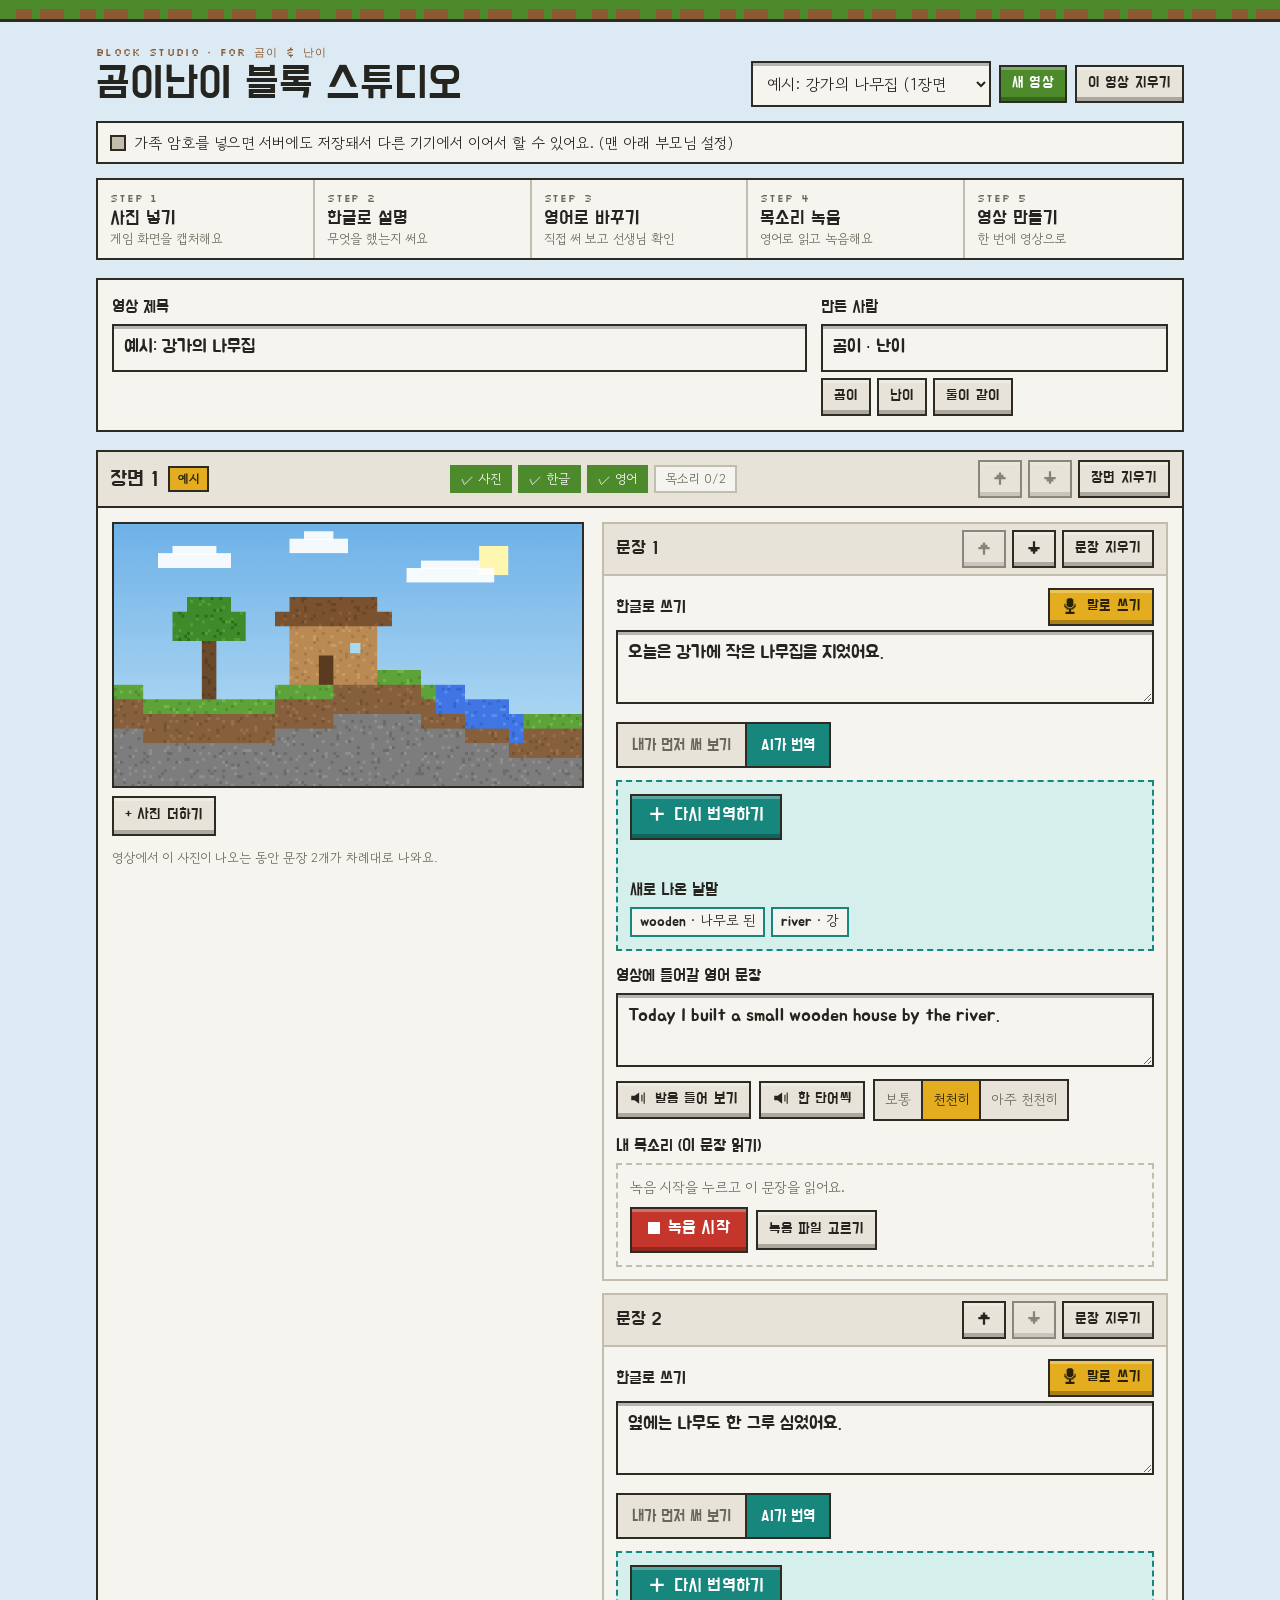
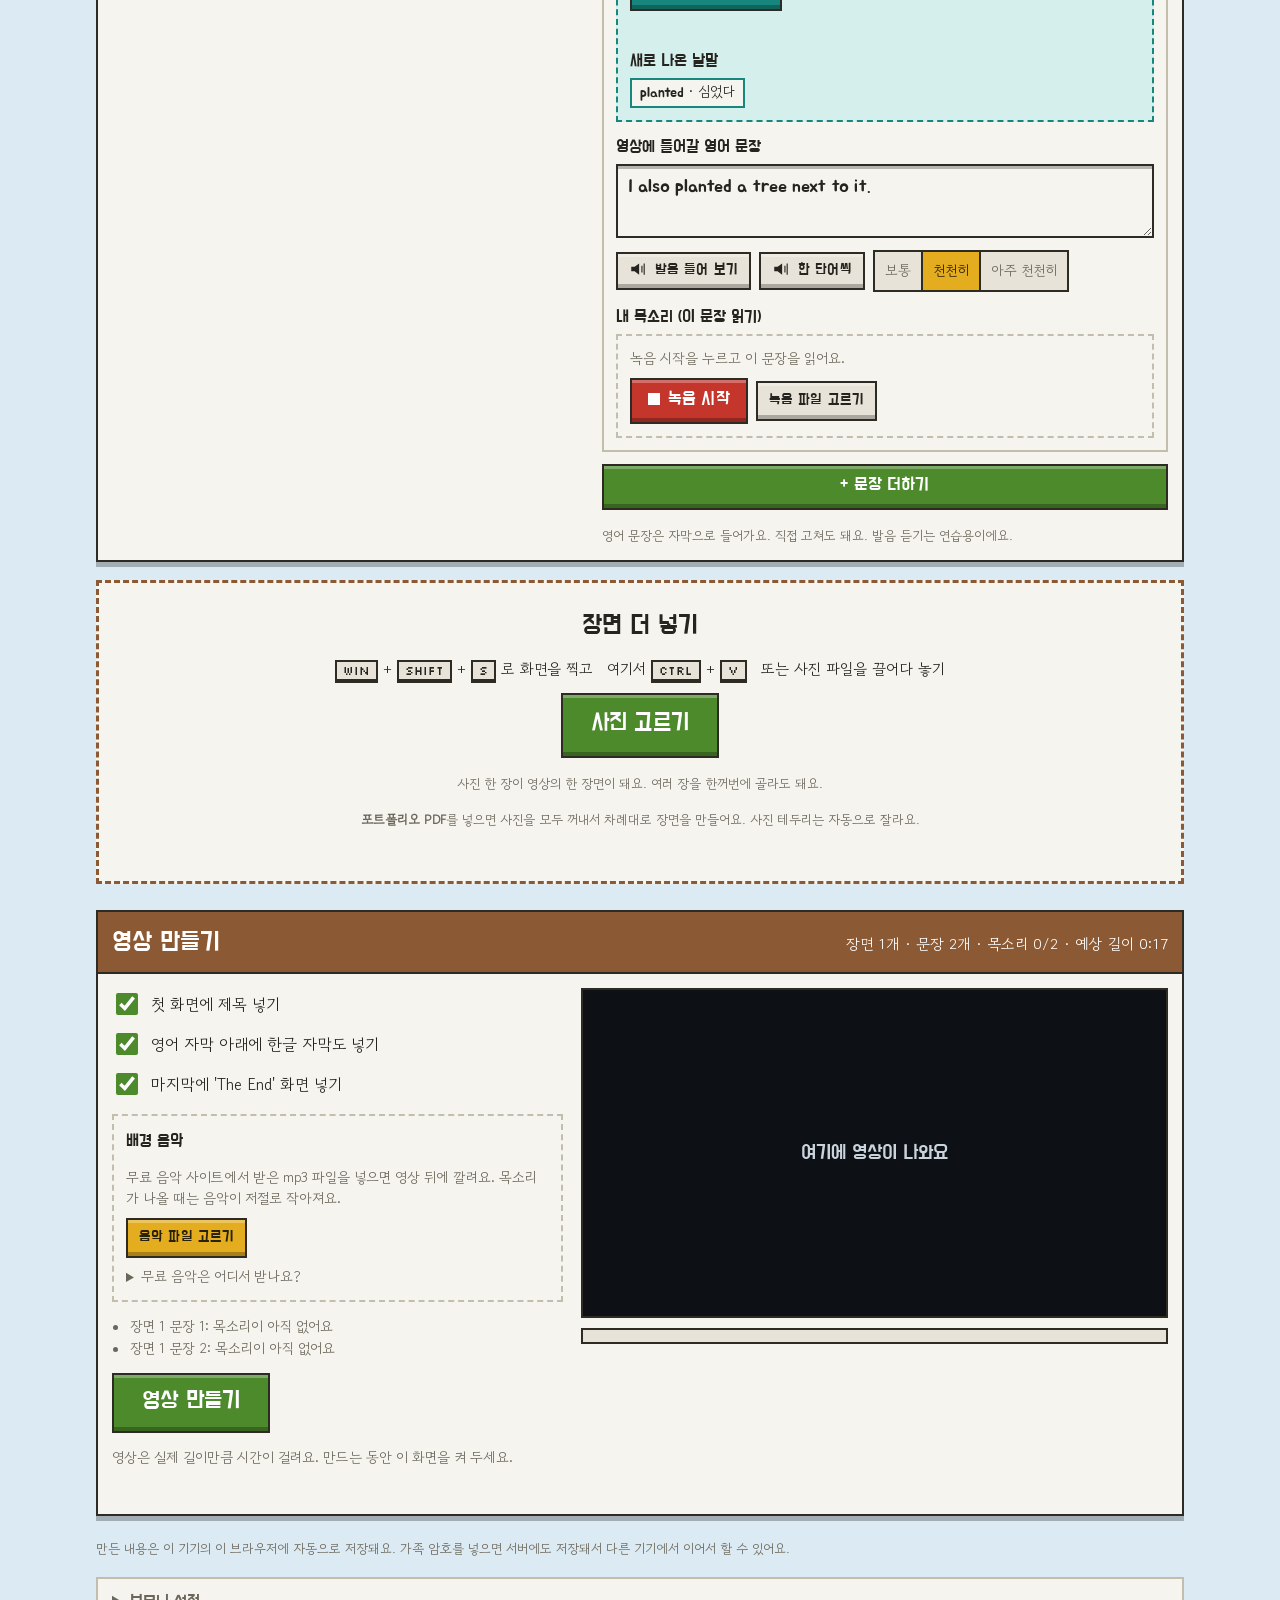
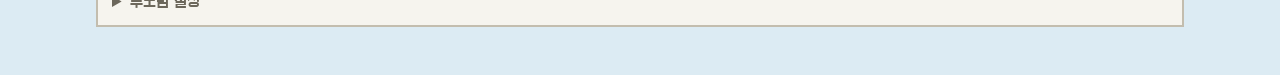
==== index.html @ dba03004 "서버 저장: 다른 기기에서 이어서 편집 - coach 함수에 cloud_* 동작(목록·확인·필요한 파일·저장·불러오기·지우기), 비공개 버킷 자동 생성 - 사진·소리는 SHA-25" ====
<!doctype html>
<html lang="ko">
<head>
<meta charset="utf-8">
<meta name="viewport" content="width=device-width,initial-scale=1,viewport-fit=cover">
<title>곰이난이 블록 스튜디오</title>
<meta name="description" content="게임 화면 사진에 한글 설명, 영어 문장, 내 목소리를 더해 영상으로 만드는 앱">
<meta name="theme-color" content="#4c8a2c">
<link rel="manifest" href="manifest.webmanifest">
<link rel="icon" type="image/png" sizes="192x192" href="icons/icon-192.png">
<link rel="apple-touch-icon" href="icons/icon-192.png">
<link rel="preconnect" href="https://fonts.googleapis.com">
<link rel="preconnect" href="https://fonts.gstatic.com" crossorigin>
<link rel="stylesheet" href="https://fonts.googleapis.com/css2?family=Do+Hyeon&family=Gowun+Dodum&family=Jua&family=Silkscreen&display=swap">
<link rel="stylesheet" href="css/style.css">
</head>
<body>
<div class="turf" aria-hidden="true"></div>
<div class="wrap">
  <header class="top">
    <div class="brand">
      <div class="eyebrow">Block Studio · for 곰이 &amp; 난이</div>
      <h1>곰이난이 블록 스튜디오</h1>
    </div>
    <div class="projbar">
      <label class="sr" for="projSelect">내 영상 목록</label>
      <select id="projSelect"></select>
      <button class="btn small grass" id="newProj" type="button">새 영상</button>
      <span id="delProjWrap"><button class="btn small" id="delProj" type="button">이 영상 지우기</button></span>
    </div>
  </header>

  <section class="cloudbar" id="cloudBar" aria-label="서버 저장" hidden>
    <div class="cloud-line">
      <p class="cloud-status" id="cloudStatus" role="status"></p>
      <div class="row" id="cloudActions"></div>
      <button class="btn small" id="cloudOpen" type="button" aria-expanded="false">다른 기기 영상 불러오기</button>
    </div>
    <div class="cloud-panel" id="cloudPanel" hidden>
      <p class="note" id="cloudPanelNote">서버에 있는 영상을 불러오는 중이에요…</p>
      <ul class="cloud-list" id="cloudList"></ul>
    </div>
  </section>

  <ol class="steps" aria-label="만드는 순서">
    <li><div class="n">STEP 1</div><div class="t">사진 넣기</div><div class="d">게임 화면을 캡처해요</div></li>
    <li><div class="n">STEP 2</div><div class="t">한글로 설명</div><div class="d">무엇을 했는지 써요</div></li>
    <li><div class="n">STEP 3</div><div class="t">영어로 바꾸기</div><div class="d">직접 써 보고 선생님 확인</div></li>
    <li><div class="n">STEP 4</div><div class="t">목소리 녹음</div><div class="d">영어로 읽고 녹음해요</div></li>
    <li><div class="n">STEP 5</div><div class="t">영상 만들기</div><div class="d">한 번에 영상으로</div></li>
  </ol>

  <section class="meta" aria-label="영상 정보">
    <div class="field">
      <label for="title">영상 제목</label>
      <input type="text" id="title" placeholder="예: 우리 마을 다리 만들기" maxlength="60">
    </div>
    <div class="field">
      <label for="makers">만든 사람</label>
      <input type="text" id="makers" placeholder="예: 곰이" maxlength="40">
      <div class="makers-quick">
        <button class="btn small" type="button" data-maker="곰이">곰이</button>
        <button class="btn small" type="button" data-maker="난이">난이</button>
        <button class="btn small" type="button" data-maker="곰이 · 난이">둘이 같이</button>
      </div>
    </div>
  </section>

  <div id="scenes"></div>

  <section class="adder" id="adder" aria-label="사진 넣기">
    <h2 id="adderTitle">게임 화면 사진을 넣어요</h2>
    <div class="keys" id="howPC">
      <span><kbd>Win</kbd> + <kbd>Shift</kbd> + <kbd>S</kbd> 로 화면을 찍고</span>
      <span>여기서 <kbd>Ctrl</kbd> + <kbd>V</kbd></span>
      <span>또는 사진 파일을 끌어다 놓기</span>
    </div>
    <div class="keys" id="howTab" hidden>
      <span>태블릿에서 화면을 캡처한 다음</span>
      <span><b>사진 고르기</b>를 눌러 갤러리에서 골라요</span>
    </div>
    <div class="row">
      <label class="btn grass big" for="pickImages">사진 고르기</label>
      <input type="file" id="pickImages" accept="image/*,application/pdf,.pdf" multiple hidden>
    </div>
    <p class="hint">사진 한 장이 영상의 한 장면이 돼요. 여러 장을 한꺼번에 골라도 돼요.</p>
    <p class="hint"><b>포트폴리오 PDF</b>를 넣으면 사진을 모두 꺼내서 차례대로 장면을 만들어요. 사진 테두리는 자동으로 잘라요.</p>
    <p class="status" id="importNote" role="status"></p>
  </section>

  <section class="studio" aria-label="영상 만들기">
    <div class="studio-head">
      <h2>영상 만들기</h2>
      <div class="sum" id="summary"></div>
    </div>
    <div class="studio-body">
      <div class="col">
        <div class="opts">
          <label><input type="checkbox" id="optTitle"> 첫 화면에 제목 넣기</label>
          <label><input type="checkbox" id="optKo"> 영어 자막 아래에 한글 자막도 넣기</label>
          <label><input type="checkbox" id="optEnd"> 마지막에 'The End' 화면 넣기</label>
        </div>

        <div class="music" id="music" data-musicdrop>
          <div class="lab">배경 음악</div>
          <div id="musicEmpty">
            <p class="note">무료 음악 사이트에서 받은 mp3 파일을 넣으면 영상 뒤에 깔려요. 목소리가 나올 때는 음악이 저절로 작아져요.</p>
            <div class="row">
              <label class="btn small gold" for="musicFile">음악 파일 고르기</label>
            </div>
          </div>
          <div id="musicSet" hidden>
            <p class="music-name" id="musicName"></p>
            <audio id="musicPlayer" controls preload="metadata"></audio>
            <div class="row music-vol">
              <label for="musicVol">음악 크기</label>
              <span class="note">작게</span>
              <input type="range" id="musicVol" min="5" max="100" step="5">
              <span class="note">크게</span>
            </div>
            <div class="field">
              <label class="lab small-lab" for="musicCredit">음악 출처 (사이트에서 출처를 적으라고 할 때만)</label>
              <input type="text" id="musicCredit" maxlength="120" placeholder="예: Music by ○○ (CC BY 4.0)">
              <p class="hint">적어 두면 영상 마지막 화면에 작게 나와요.</p>
            </div>
            <div class="row">
              <label class="btn small" for="musicFile">다른 음악으로 바꾸기</label>
              <button class="btn small" id="musicRemove" type="button">음악 빼기</button>
            </div>
          </div>
          <input type="file" id="musicFile" accept="audio/*,.mp3,.m4a,.wav,.ogg" hidden>
          <details class="music-help">
            <summary>무료 음악은 어디서 받나요?</summary>
            <ul>
              <li><a href="https://pixabay.com/music/" target="_blank" rel="noopener">Pixabay Music</a> — 무료, 출처를 안 적어도 돼요.</li>
              <li>YouTube 오디오 보관함 — YouTube 스튜디오에 로그인해서 받아요. '저작자 표시 필요 없음'으로 걸러 보면 편해요. CC BY 표시가 있는 곡은 출처를 적어야 해요.</li>
              <li><a href="https://gongu.copyright.or.kr/gongu/main/main.do" target="_blank" rel="noopener">공유마당</a> — 한국저작권위원회. 곡마다 이용 조건(출처 표시 등)이 달라요.</li>
            </ul>
            <p class="hint">곡마다 조건이 다를 수 있으니, 받을 때 이용 조건을 꼭 확인해 주세요.</p>
          </details>
        </div>

        <ul class="todo" id="todo"></ul>
        <div class="row">
          <button class="btn big grass" id="makeBtn" type="button">영상 만들기</button>
          <button class="btn" id="cancelBtn" type="button" hidden>멈추기</button>
        </div>
        <p class="note" id="makeNote">영상은 실제 길이만큼 시간이 걸려요. 만드는 동안 이 화면을 켜 두세요.</p>
        <div class="row" id="resultRow" hidden>
          <button class="btn big gold" id="saveBtn" type="button">영상 저장하기</button>
          <button class="btn big" id="shareBtn" type="button" hidden>보내기</button>
        </div>
        <p class="status" id="saveStatus"></p>
      </div>
      <div>
        <div class="screen" id="screen"><div class="idle">여기에 영상이 나와요</div></div>
        <div class="bar" aria-hidden="true"><i id="barFill"></i></div>
      </div>
    </div>
  </section>
  <p class="storage-note" id="storageNote">만든 내용은 이 기기의 이 브라우저에 자동으로 저장돼요. 가족 암호를 넣으면 서버에도 저장돼서 다른 기기에서 이어서 할 수 있어요.</p>

  <details class="parent" id="parent">
    <summary>부모님 설정</summary>
    <div class="parent-body">
      <label class="lab" for="familyCode">가족 암호</label>
      <p class="hint">AI 영어 도우미와 서버 저장(다른 기기에서 이어서 하기)을 쓰려면 Supabase에 정해 둔 가족 암호(APP_PASSCODE)를 이 기기에 한 번 넣어 주세요.</p>
      <div class="row">
        <input type="password" id="familyCode" autocomplete="off" maxlength="64">
        <button class="btn small grass" id="saveCode" type="button">저장하고 연결 확인</button>
      </div>
      <p class="status" id="parentStatus"></p>
      <label class="lab" for="deviceName">이 기기 이름</label>
      <p class="hint">다른 기기에서 "마지막으로 고친 곳"으로 보여요.</p>
      <div class="row">
        <input type="text" id="deviceName" maxlength="20" placeholder="예: 거실 PC, 곰이 태블릿">
      </div>
    </div>
  </details>
</div>

<div class="drop-overlay" id="dropOverlay" hidden><div>여기에 놓으면 들어가요<br><small>사진·포트폴리오 PDF는 새 장면, 녹음 파일은 목소리 칸으로</small></div></div>
<div class="toast" id="toast" role="status" hidden></div>

<script type="module" src="js/app.js"></script>
</body>
</html>
---- css/style.css ----
/* 곰이난이 블록 스튜디오
   Layout: 한 줄로 흐르는 작업대 — 위에 단계 띠, 가운데 장면 카드(사진 | 글·소리), 맨 아래 영상 만들기 판.
   블록 게임의 각진 버튼과 재료 색(잔디, 흙, 레드스톤, 금). 색은 모두 아래 토큰에서만 가져온다. */
:root {
  --sky: #dcebf3;
  --panel: #f6f4ee;
  --panel-2: #e7e3d8;
  --ink: #26241f;
  --muted: #6c675b;
  --edge: #2e2b25;
  --line: #c3bdae;
  --grass: #4c8a2c;
  --grass-hi: #6cab45;
  --dirt: #8b5a34;
  --redstone: #c4362b;
  --gold: #e3ad1f;
  --gold-ink: #2a2208;
  --gold-soft: #fbf0cf;
  --helper: #d5efec;
  --helper-edge: #17867d;
  --on-color: #ffffff;
  --shade: rgba(0, 0, 0, .26);
  --shine: rgba(255, 255, 255, .28);
  --f-display: "Do Hyeon", "Jua", "Malgun Gothic", "Apple SD Gothic Neo", sans-serif;
  --f-body: "Gowun Dodum", "Malgun Gothic", "Apple SD Gothic Neo", sans-serif;
  --f-kid: "Jua", "Malgun Gothic", "Apple SD Gothic Neo", sans-serif;
  --f-pixel: "Silkscreen", "Courier New", monospace;
  color-scheme: light;
}
@media (prefers-color-scheme: dark) {
  :root {
    --sky: #111821; --panel: #1c242e; --panel-2: #26303c; --ink: #e8ecef; --muted: #9ca7b3;
    --edge: #05080b; --line: #3a4553; --grass: #4f8f2f; --grass-hi: #77b850; --dirt: #a8754b;
    --redstone: #d9493e; --gold: #e8b43a; --gold-soft: #3a3120; --helper: #16302f; --helper-edge: #2fb3a7;
    --shade: rgba(0, 0, 0, .4); --shine: rgba(255, 255, 255, .16); color-scheme: dark;
  }
}

* { box-sizing: border-box; }
[hidden] { display: none !important; }
html, body { background: var(--sky); color: var(--ink); margin: 0; }
body { font-family: var(--f-body); font-size: 16px; line-height: 1.55; padding-bottom: env(safe-area-inset-bottom, 0px); }
img { max-width: 100%; }
.wrap { max-width: 1120px; margin: 0 auto; padding-inline: 16px; padding-block: 0 48px; }

.turf {
  height: calc(22px + env(safe-area-inset-top, 0px));
  background:
    linear-gradient(var(--grass) 0 calc(9px + env(safe-area-inset-top, 0px)), transparent 0),
    repeating-linear-gradient(90deg, var(--grass) 0 16px, var(--dirt) 16px 32px, var(--grass) 32px 40px, var(--dirt) 40px 64px);
  background-color: var(--dirt);
  border-bottom: 3px solid var(--edge);
}

header.top { display: flex; flex-wrap: wrap; align-items: flex-end; justify-content: space-between; gap: 16px; padding-block: 22px 14px; }
.brand h1 { font-family: var(--f-display); font-weight: 400; font-size: clamp(30px, 5vw, 44px); line-height: 1.05; margin: 0; text-wrap: balance; }
.brand .eyebrow { font-family: var(--f-pixel); font-size: 11px; letter-spacing: .12em; color: var(--dirt); text-transform: uppercase; }
.projbar { display: flex; flex-wrap: wrap; gap: 8px; align-items: center; }

select, input[type=text], textarea {
  font: inherit; color: var(--ink); background: var(--panel); border: 2px solid var(--edge);
  box-shadow: inset 0 3px 0 var(--shade); padding: 8px 10px; border-radius: 0;
}
select { padding-right: 28px; max-width: 240px; min-height: 44px; }
textarea { width: 100%; resize: vertical; min-height: 74px; font-family: var(--f-kid); font-size: 18px; line-height: 1.45; }
input[type=text] { width: 100%; font-family: var(--f-kid); font-size: 18px; }
:focus-visible { outline: 3px solid var(--gold); outline-offset: 2px; }

.btn {
  font-family: var(--f-display); font-size: 18px; letter-spacing: .01em;
  display: inline-flex; align-items: center; justify-content: center; gap: 8px;
  padding: 8px 16px 11px; min-height: 44px; border: 2px solid var(--edge); border-radius: 0; cursor: pointer;
  background: var(--panel-2); color: var(--ink); text-decoration: none;
  box-shadow: inset 0 -4px 0 var(--shade), inset 0 3px 0 var(--shine);
  -webkit-tap-highlight-color: transparent; user-select: none;
}
.btn:active:not(:disabled) { transform: translateY(2px); box-shadow: inset 0 -2px 0 var(--shade), inset 0 2px 0 var(--shine); }
.btn:disabled { opacity: .5; cursor: not-allowed; }
.btn.grass { background: var(--grass); color: var(--on-color); }
.btn.red { background: var(--redstone); color: var(--on-color); }
.btn.gold { background: var(--gold); color: var(--gold-ink); }
.btn.small { font-size: 15px; min-height: 38px; padding: 5px 11px 8px; }
.btn.big { font-size: 24px; min-height: 60px; padding: 10px 28px 14px; }
.btn svg { width: 18px; height: 18px; flex: none; }
@media (pointer: coarse) {
  .btn.small { min-height: 46px; font-size: 16px; }
  .btn { min-height: 52px; }
}

.steps { display: grid; grid-template-columns: repeat(5, minmax(0, 1fr)); border: 2px solid var(--edge); background: var(--panel); margin: 6px 0 18px; padding: 0; }
.steps li { list-style: none; padding: 10px 12px; border-right: 2px solid var(--line); min-width: 0; }
.steps li:last-child { border-right: 0; }
.steps .n { font-family: var(--f-pixel); font-size: 11px; color: var(--muted); letter-spacing: .08em; }
.steps .t { font-family: var(--f-display); font-size: 19px; line-height: 1.2; }
.steps .d { font-size: 13px; color: var(--muted); line-height: 1.35; }
@media (max-width: 760px) {
  .steps { grid-template-columns: 1fr 1fr; }
  .steps li { border-bottom: 2px solid var(--line); }
  .steps li:last-child { grid-column: 1 / -1; border-bottom: 0; }
}

.meta { display: grid; grid-template-columns: minmax(0, 2fr) minmax(0, 1fr); gap: 14px; background: var(--panel); border: 2px solid var(--edge); padding: 14px; margin-bottom: 18px; }
.meta label, .lab { font-family: var(--f-display); font-size: 17px; display: block; margin-bottom: 4px; }
.makers-quick { display: flex; gap: 6px; flex-wrap: wrap; margin-top: 6px; }
@media (max-width: 640px) { .meta { grid-template-columns: 1fr; } }

#scenes { display: grid; gap: 18px; }
.card { background: var(--panel); border: 2px solid var(--edge); box-shadow: 0 5px 0 var(--shade); }
.card-head { display: flex; align-items: center; justify-content: space-between; gap: 10px; flex-wrap: wrap; padding: 8px 12px; background: var(--panel-2); border-bottom: 2px solid var(--edge); }
.card-head .name { font-family: var(--f-display); font-size: 22px; display: flex; align-items: center; gap: 10px; }
.badge { font-family: var(--f-body); font-size: 12px; font-weight: 700; padding: 2px 8px; background: var(--gold); color: var(--gold-ink); border: 2px solid var(--edge); }
.chips { display: flex; gap: 6px; flex-wrap: wrap; }
.chip { font-size: 13px; padding: 2px 9px; border: 2px solid var(--line); color: var(--muted); background: var(--panel); }
.chip.ok { border-color: var(--grass); color: var(--on-color); background: var(--grass); }
.head-tools { display: flex; gap: 6px; flex-wrap: wrap; }
.card-body { display: grid; grid-template-columns: minmax(0, 5fr) minmax(0, 6fr); gap: 18px; padding: 14px; }
@media (max-width: 820px) { .card-body { grid-template-columns: 1fr; } }
.shot { background: #0d1014; border: 2px solid var(--edge); aspect-ratio: 16 / 9; max-width: 100%; display: grid; place-items: center; overflow: hidden; }
.shot img { width: 100%; height: 100%; object-fit: contain; }
.shot-tools { margin-top: 8px; display: flex; gap: 8px; flex-wrap: wrap; }
.col { display: grid; gap: 14px; min-width: 0; align-content: start; }
.field { min-width: 0; }
.hint { font-size: 13px; color: var(--muted); margin: 4px 0 0; }
.row { display: flex; gap: 8px; flex-wrap: wrap; align-items: center; }
.helpers { margin-top: 6px; }
.status { font-size: 14px; color: var(--muted); min-height: 1.2em; margin: 0; }
.status.err { color: var(--redstone); }

.audio-drop { border: 2px dashed var(--line); padding: 12px; display: grid; gap: 8px; background: var(--panel); }
.audio-drop.drag { border-color: var(--redstone); background: var(--gold-soft); }
.audio-drop.has { border-style: solid; border-color: var(--grass); }
.audio-drop audio { width: 100%; }
.rec-dot { width: 12px; height: 12px; background: var(--on-color); display: inline-block; }
.btn.red.on .rec-dot { animation: blink 1s steps(2) infinite; }
@keyframes blink { 50% { opacity: .2; } }
@media (prefers-reduced-motion: reduce) { .btn.red.on .rec-dot { animation: none; } }
.rectime { font-variant-numeric: tabular-nums; }

/* 장면 안의 사진 여러 장 */
.thumbs { display: grid; grid-template-columns: repeat(auto-fill, minmax(104px, 1fr)); gap: 8px; }
.thumb { margin: 0; position: relative; border: 2px solid var(--edge); background: #0d1014; min-width: 0; }
.thumb img { display: block; width: 100%; aspect-ratio: 16 / 10; object-fit: cover; }
.thumb figcaption { position: absolute; top: 4px; left: 4px; font-family: var(--f-pixel); font-size: 11px; background: var(--gold); color: var(--gold-ink); border: 2px solid var(--edge); padding: 0 5px; }
.thumb-tools { display: flex; background: var(--panel-2); border-top: 2px solid var(--edge); }
.btn.tiny { flex: 1; min-height: 34px; padding: 2px 0 5px; font-size: 13px; font-family: var(--f-body); border-width: 0 2px 0 0; box-shadow: inset 0 -3px 0 var(--shade); }
.btn.tiny:last-child { border-right: 0; }
@media (pointer: coarse) { .btn.tiny { min-height: 44px; } }

/* 장면 안의 문장 줄 */
.shot-col { display: grid; gap: 8px; align-content: start; min-width: 0; }
.shot-col .shot-tools { margin-top: 0; }
@media (min-width: 821px) { .shot-col { position: sticky; top: calc(12px + env(safe-area-inset-top, 0px)); align-self: start; } }
.lines { gap: 12px; }
.line { border: 2px solid var(--line); background: var(--panel); padding: 10px 12px 12px; display: grid; gap: 12px; min-width: 0; }
.line + .line { border-top-width: 2px; }
.line-head { display: flex; align-items: center; justify-content: space-between; gap: 8px; flex-wrap: wrap; margin: -10px -12px 0; padding: 6px 12px; background: var(--panel-2); border-bottom: 2px solid var(--line); }
.line-name { font-family: var(--f-display); font-size: 19px; }

/* 서버 저장 */
.cloudbar { margin: 0 0 14px; border: 2px solid var(--edge); background: var(--panel); }
.cloud-line { display: flex; flex-wrap: wrap; align-items: center; gap: 8px 12px; padding: 8px 12px; }
.cloud-status { margin: 0; flex: 1 1 260px; min-width: 0; font-size: 15px; display: flex; align-items: center; gap: 8px; }
.cloud-status::before { content: ''; flex: none; width: 12px; height: 12px; border: 2px solid var(--edge); background: var(--line); }
.cloud-status[data-state="saved"]::before { background: var(--grass); }
.cloud-status[data-state="saving"]::before { background: var(--gold); animation: blink 1s steps(2) infinite; }
.cloud-status[data-state="error"]::before, .cloud-status[data-state="conflict"]::before { background: var(--redstone); }
@media (prefers-reduced-motion: reduce) { .cloud-status[data-state="saving"]::before { animation: none; } }
.cloud-panel { border-top: 2px solid var(--line); padding: 10px 12px 12px; display: grid; gap: 8px; }
.cloud-list { list-style: none; margin: 0; padding: 0; display: grid; gap: 8px; }
.cloud-item { display: grid; grid-template-columns: 112px minmax(0, 1fr) auto; gap: 12px; align-items: center; border: 2px solid var(--line); padding: 8px; background: var(--panel); }
.cloud-item img, .cloud-item .noimg { width: 112px; aspect-ratio: 16 / 10; object-fit: cover; border: 2px solid var(--edge); background: #0d1014; display: block; }
.cloud-item .t { font-family: var(--f-display); font-size: 19px; overflow-wrap: anywhere; }
.cloud-item .m { font-size: 13px; color: var(--muted); }
.cloud-item .row { justify-content: flex-end; }
@media (max-width: 640px) { .cloud-item { grid-template-columns: 80px minmax(0, 1fr); } .cloud-item img, .cloud-item .noimg { width: 80px; } .cloud-item .row { grid-column: 1 / -1; justify-content: flex-start; } }
.parent input[type=text] { font: inherit; color: var(--ink); background: var(--panel); border: 2px solid var(--edge); padding: 8px 10px; min-height: 44px; max-width: 240px; border-radius: 0; box-shadow: none; font-family: var(--f-body); font-size: 16px; }

/* 발음 들어 보기 */
.listen-box { display: grid; gap: 8px; margin-top: 6px; }
.listen-box .helpers { margin-top: 0; }
.btn.listen.on { background: var(--helper-edge); color: var(--on-color); }
.speed { display: inline-flex; border: 2px solid var(--edge); }
.speed button { font: inherit; font-size: 14px; border: 0; padding: 6px 10px; min-height: 38px; background: var(--panel-2); color: var(--muted); cursor: pointer; }
.speed button + button { border-left: 2px solid var(--edge); }
.speed button[aria-pressed="true"] { background: var(--gold); color: var(--gold-ink); }
@media (pointer: coarse) { .speed button { min-height: 46px; } }
.follow { margin: 0; padding: 10px 12px; background: var(--panel); border: 2px solid var(--helper-edge); font-family: var(--f-kid); font-size: 24px; line-height: 1.6; display: flex; flex-wrap: wrap; gap: 4px 10px; }
.follow span { padding: 0 4px; border-bottom: 3px solid transparent; transition: background-color .12s; }
.follow span.now { background: var(--gold); color: var(--gold-ink); border-bottom-color: var(--edge); }
@media (prefers-reduced-motion: reduce) { .follow span { transition: none; } }

/* 배경 음악 */
.music { border: 2px dashed var(--line); padding: 12px; display: grid; gap: 8px; background: var(--panel); }
.music.has { border-style: solid; border-color: var(--gold); }
.music.drag { border-color: var(--redstone); background: var(--gold-soft); }
.music > div { display: grid; gap: 8px; }
.music audio { width: 100%; }
.music-name { margin: 0; font-family: var(--f-kid); font-size: 17px; overflow-wrap: anywhere; }
.music-vol { gap: 10px; }
.music-vol label { font-family: var(--f-display); font-size: 16px; }
.music-vol input[type=range] { flex: 1; min-width: 120px; accent-color: var(--gold); height: 28px; }
.music input[type=text] { font-size: 15px; font-family: var(--f-body); }
.small-lab { font-size: 15px; }
.music-help summary { cursor: pointer; font-size: 14px; color: var(--muted); }
.music-help ul { margin: 6px 0; padding-left: 18px; font-size: 14px; display: grid; gap: 4px; }
.music-help a { color: var(--helper-edge); }

/* 말로 쓰기 */
.lab-row { display: flex; align-items: center; justify-content: space-between; gap: 8px; flex-wrap: wrap; margin-bottom: 4px; }
.lab-row .lab { margin-bottom: 0; }
.btn.mic { background: var(--gold); color: var(--gold-ink); }
.btn.mic.on { background: var(--redstone); color: var(--on-color); }
.btn.mic.on svg { animation: blink 1s steps(2) infinite; }
@media (prefers-reduced-motion: reduce) { .btn.mic.on svg { animation: none; } }

/* AI 영어 도우미 */
.btn.diamond { background: var(--helper-edge); color: var(--on-color); }
.tabs { display: flex; border: 2px solid var(--edge); width: fit-content; max-width: 100%; }
.tabs button { font-family: var(--f-display); font-size: 16px; border: 0; padding: 8px 14px; min-height: 42px; background: var(--panel-2); color: var(--muted); cursor: pointer; }
.tabs button + button { border-left: 2px solid var(--edge); }
.tabs button[aria-pressed="true"] { background: var(--helper-edge); color: var(--on-color); }
.ai-box { border: 2px dashed var(--helper-edge); background: var(--helper); padding: 12px; display: grid; gap: 10px; }
.vocab { display: flex; gap: 6px; flex-wrap: wrap; }
.vocab span { font-size: 14px; background: var(--panel); border: 2px solid var(--helper-edge); padding: 1px 8px; }
.vocab b { font-family: var(--f-kid); font-weight: 400; }
.feedback { background: var(--panel); border: 2px solid var(--edge); padding: 10px 12px; display: grid; gap: 8px; }
.feedback .praise { font-family: var(--f-kid); font-size: 18px; }
.feedback .fixed { font-family: var(--f-kid); font-size: 19px; background: var(--gold-soft); padding: 6px 10px; border-left: 5px solid var(--gold); }
.fix { font-size: 15px; display: grid; gap: 2px; }
.fix .ba { font-family: var(--f-kid); }
.fix .ba s { color: var(--redstone); }
.fix .ba ins { text-decoration: none; color: var(--grass); }
.fix .why { color: var(--muted); }

.parent { margin-top: 18px; border: 2px solid var(--line); background: var(--panel); }
.parent summary { cursor: pointer; padding: 10px 14px; font-family: var(--f-display); font-size: 17px; color: var(--muted); }
.parent-body { padding: 0 14px 14px; display: grid; gap: 6px; }
.parent input { font: inherit; color: var(--ink); background: var(--panel); border: 2px solid var(--edge); padding: 8px 10px; min-height: 44px; max-width: 240px; border-radius: 0; }

.adder { margin-top: 18px; border: 3px dashed var(--dirt); background: var(--panel); padding: 22px 18px; display: grid; gap: 12px; justify-items: center; text-align: center; }
.adder h2 { font-family: var(--f-display); font-weight: 400; font-size: 26px; margin: 0; }
.keys { display: flex; flex-wrap: wrap; gap: 6px 14px; justify-content: center; font-size: 15px; }
kbd { font-family: var(--f-pixel); font-size: 12px; border: 2px solid var(--edge); border-bottom-width: 4px; padding: 1px 6px; background: var(--panel-2); }

.studio { margin-top: 26px; background: var(--panel); border: 2px solid var(--edge); box-shadow: 0 5px 0 var(--shade); }
.studio-head { background: var(--dirt); color: var(--on-color); padding: 10px 14px; border-bottom: 2px solid var(--edge); display: flex; justify-content: space-between; align-items: baseline; gap: 10px; flex-wrap: wrap; }
.studio-head h2 { font-family: var(--f-display); font-weight: 400; margin: 0; font-size: 26px; }
.studio-head .sum { font-variant-numeric: tabular-nums; font-size: 15px; }
.studio-body { display: grid; grid-template-columns: minmax(0, 1fr) minmax(0, 1.3fr); gap: 18px; padding: 14px; }
@media (max-width: 820px) { .studio-body { grid-template-columns: 1fr; } }
.opts { display: grid; gap: 8px; }
.opts label { display: flex; gap: 10px; align-items: center; font-size: 16px; cursor: pointer; min-height: 32px; }
.opts input { width: 22px; height: 22px; accent-color: var(--grass); }
.todo { margin: 0; padding-left: 18px; font-size: 14px; color: var(--muted); }
.screen { background: #0d1014; border: 2px solid var(--edge); aspect-ratio: 16 / 9; max-width: 100%; display: grid; place-items: center; overflow: hidden; }
.screen canvas, .screen video { width: 100%; height: 100%; display: block; object-fit: contain; }
.screen .idle { color: #c9d3dc; font-family: var(--f-display); font-size: 20px; text-align: center; padding: 16px; }
.bar { height: 16px; border: 2px solid var(--edge); background: var(--panel-2); margin-top: 10px; }
.bar i { display: block; height: 100%; width: 0; background: repeating-linear-gradient(90deg, var(--grass) 0 12px, var(--grass-hi) 12px 16px); }
.note { font-size: 14px; color: var(--muted); margin: 0; }
.storage-note { font-size: 13px; color: var(--muted); padding-block: 10px 0; }

.drop-overlay { position: fixed; inset: 0; background: rgba(20, 30, 20, .55); display: grid; place-items: center; z-index: 50; pointer-events: none; }
.drop-overlay div { font-family: var(--f-display); font-size: 30px; color: #fff; border: 4px dashed #fff; padding: 30px 40px; background: rgba(0, 0, 0, .35); text-align: center; }
.drop-overlay small { font-size: 18px; }
.toast { position: fixed; left: 50%; bottom: calc(18px + env(safe-area-inset-bottom, 0px)); transform: translateX(-50%); background: var(--edge); color: #fff; padding: 10px 16px; font-size: 15px; z-index: 60; max-width: calc(100% - 32px); }
.sr { position: absolute; width: 1px; height: 1px; overflow: hidden; clip: rect(0 0 0 0); }
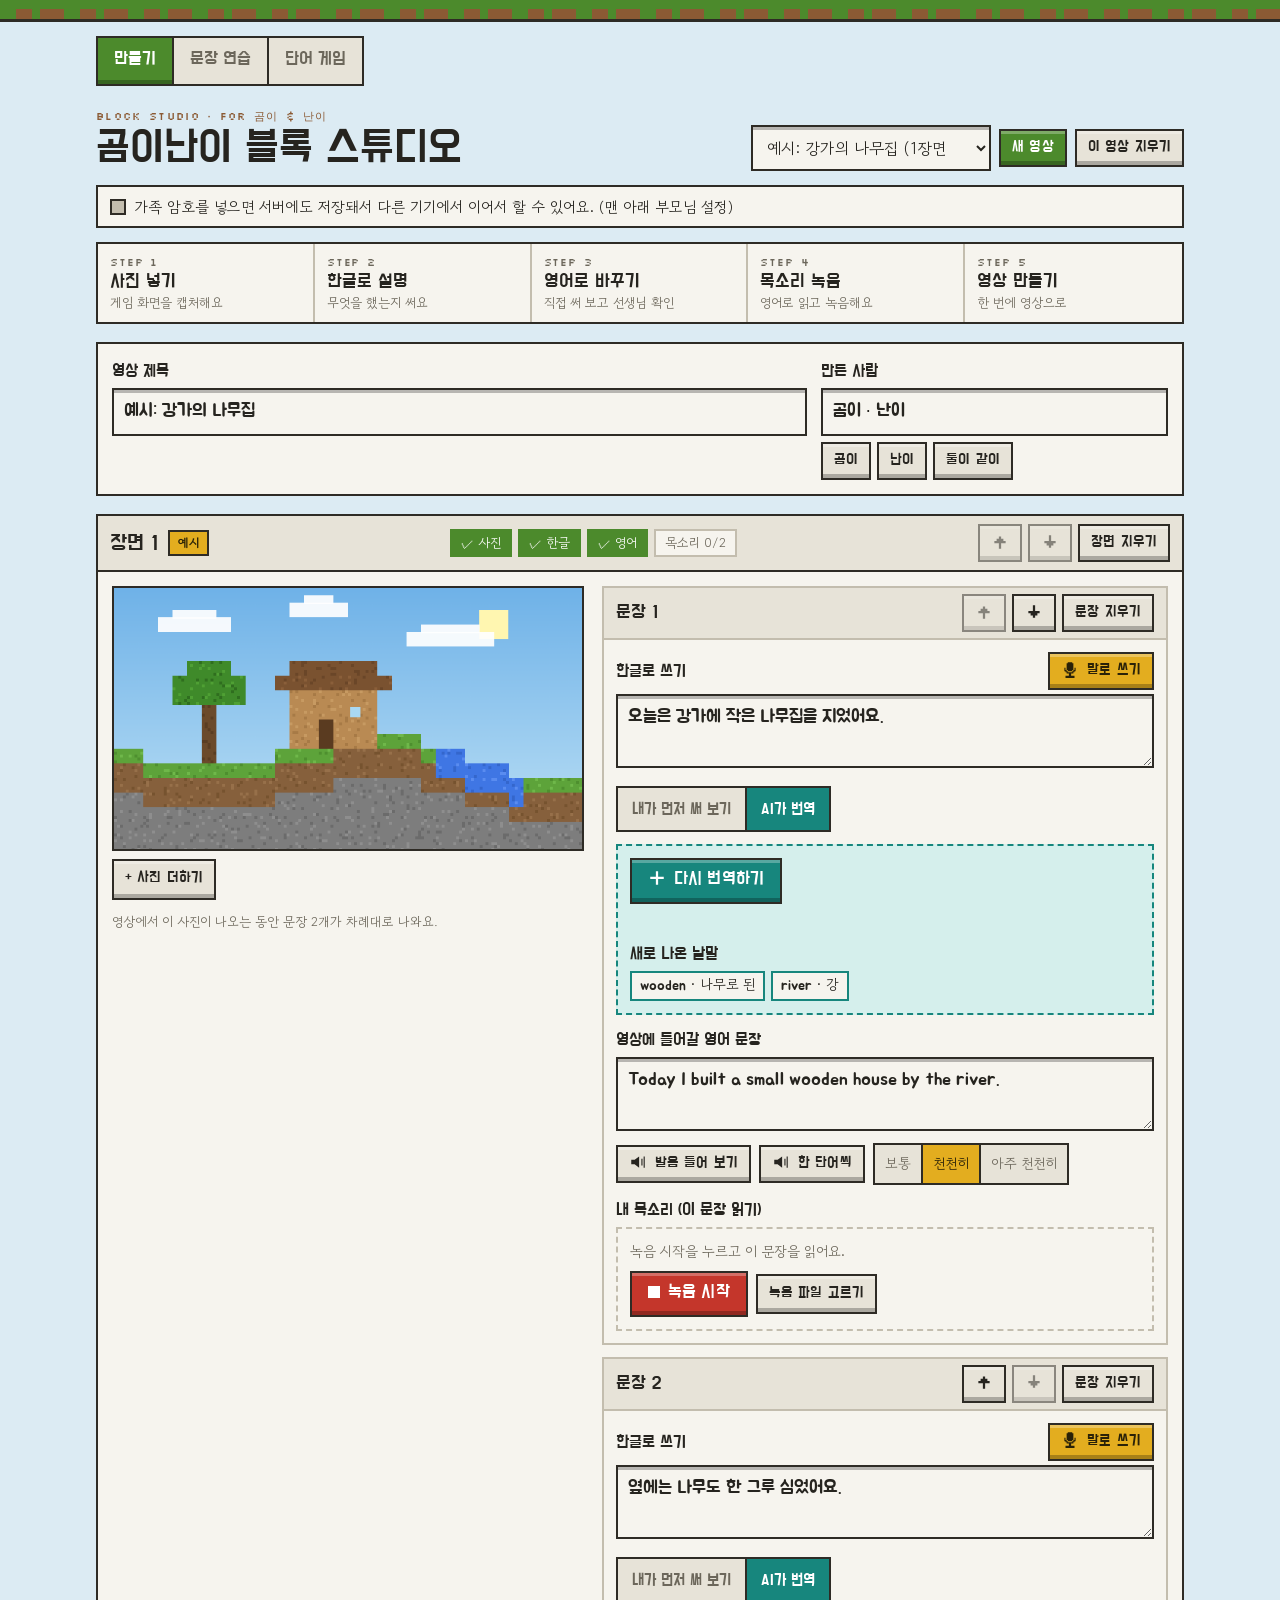
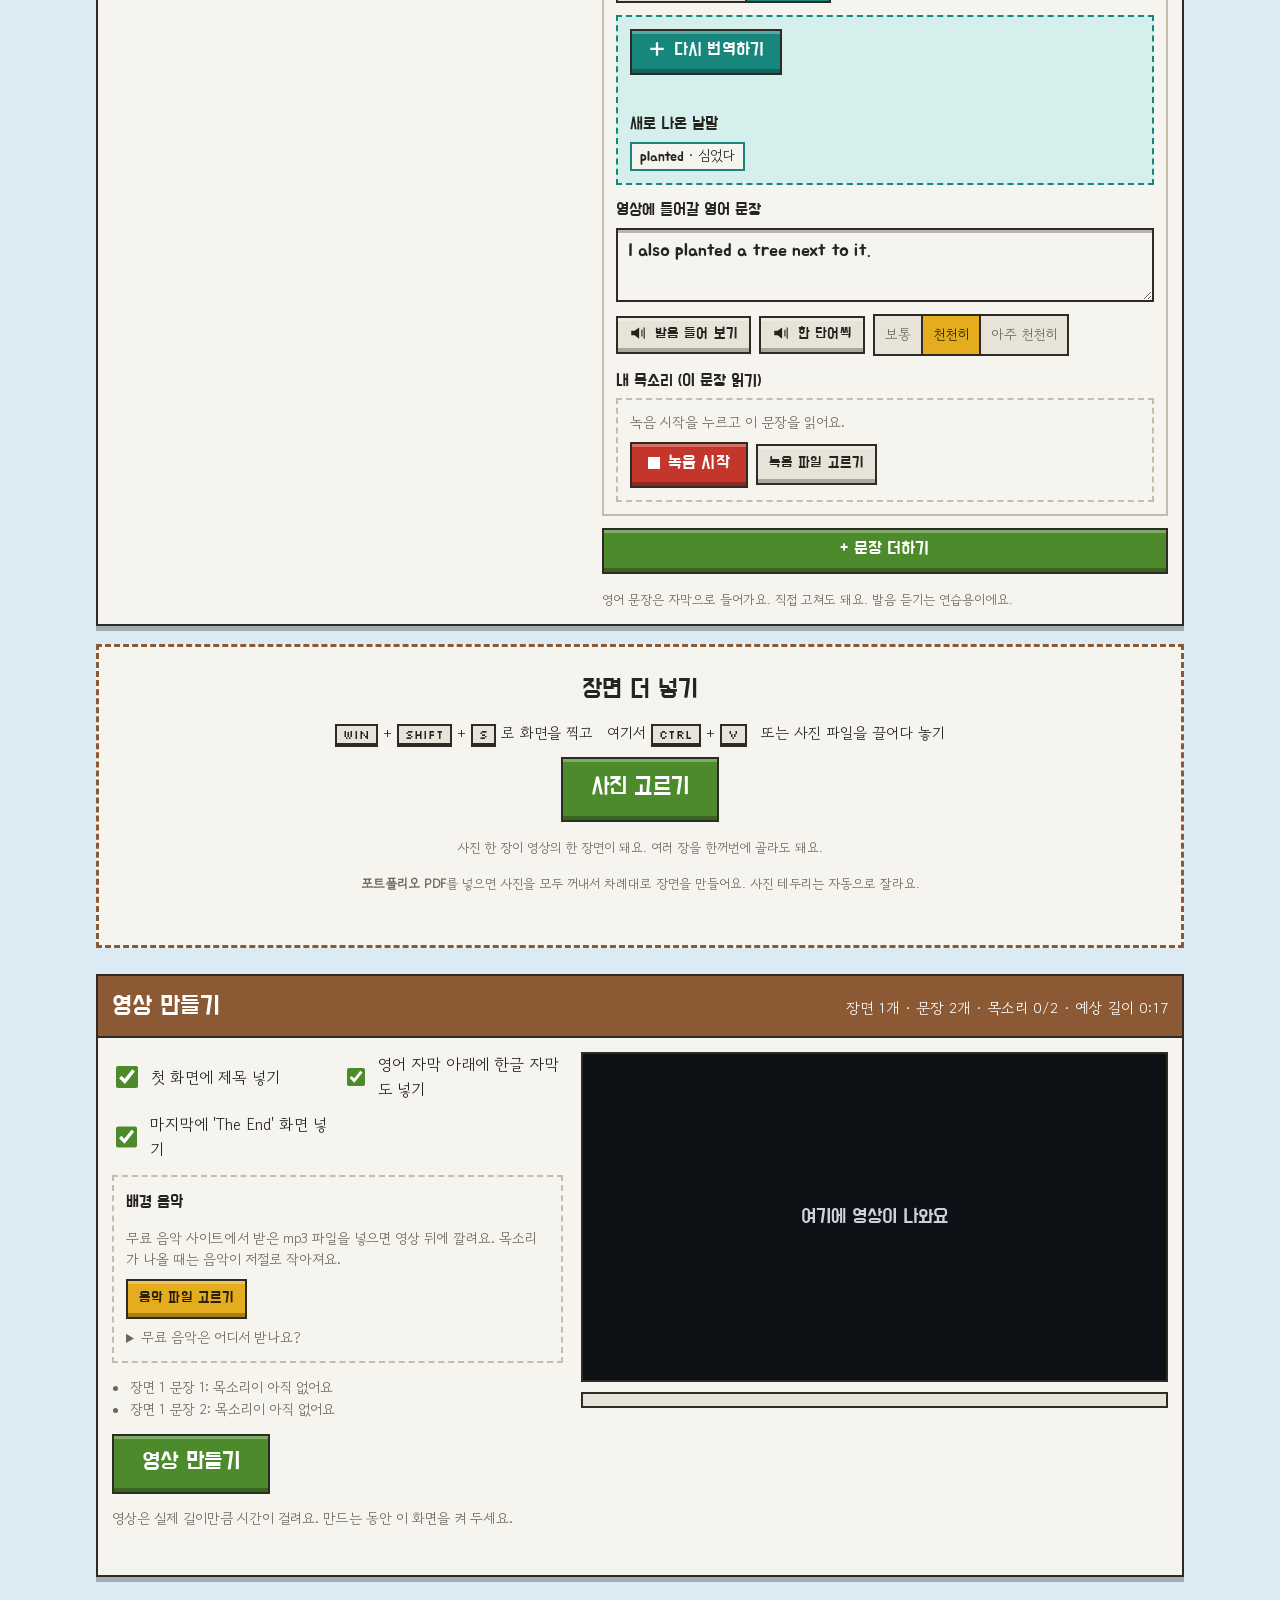
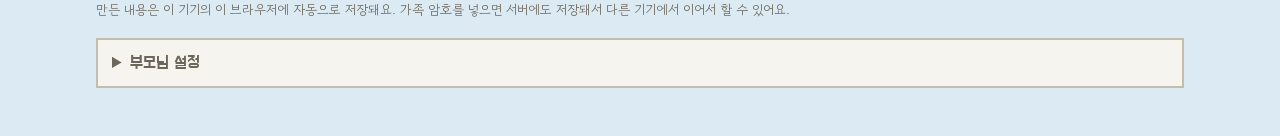
==== commit 0d0aeb3e: "문장 연습·단어 짝 맞추기 페이지 추가 - 위쪽 메뉴(만들기/문장 연습/단어 게임), 곰이·난이 고르기, 아이별 연습 기록(IndexedDB v2) - 문장 연습: 복습 상자에 따" ====
--- a/index.html
+++ b/index.html
@@ -17,6 +17,11 @@
 <body>
 <div class="turf" aria-hidden="true"></div>
 <div class="wrap">
+  <nav class="topnav" aria-label="메뉴">
+    <a href="./" aria-current="page">만들기</a>
+    <a href="practice.html">문장 연습</a>
+    <a href="words.html">단어 게임</a>
+  </nav>
   <header class="top">
     <div class="brand">
       <div class="eyebrow">Block Studio · for 곰이 &amp; 난이</div>
--- a/css/style.css
+++ b/css/style.css
@@ -265,3 +265,110 @@
 .drop-overlay small { font-size: 18px; }
 .toast { position: fixed; left: 50%; bottom: calc(18px + env(safe-area-inset-bottom, 0px)); transform: translateX(-50%); background: var(--edge); color: #fff; padding: 10px 16px; font-size: 15px; z-index: 60; max-width: calc(100% - 32px); }
 .sr { position: absolute; width: 1px; height: 1px; overflow: hidden; clip: rect(0 0 0 0); }
+
+/* ---------- 위쪽 메뉴(만들기 / 문장 연습 / 단어 게임) ---------- */
+.topnav { display: flex; gap: 0; margin-top: 14px; border: 2px solid var(--edge); width: fit-content; max-width: 100%; background: var(--panel-2); }
+.topnav a { font-family: var(--f-display); font-size: 18px; padding: 8px 16px 10px; color: var(--muted); text-decoration: none; min-height: 44px; display: inline-flex; align-items: center; }
+.topnav a + a { border-left: 2px solid var(--edge); }
+.topnav a[aria-current="page"] { background: var(--grass); color: var(--on-color); box-shadow: inset 0 -4px 0 var(--shade); }
+.topnav a:hover:not([aria-current]) { color: var(--ink); background: var(--panel); }
+@media (max-width: 480px) { .topnav { width: 100%; } .topnav a { flex: 1; justify-content: center; padding-inline: 6px; font-size: 16px; } }
+
+/* ---------- 연습 공통 ---------- */
+.kid-pick { display: flex; border: 2px solid var(--edge); }
+.kid { font-family: var(--f-display); font-size: 20px; border: 0; padding: 8px 20px 10px; min-height: 48px; background: var(--panel-2); color: var(--muted); cursor: pointer; }
+.kid + .kid { border-left: 2px solid var(--edge); }
+.kid.on { background: var(--gold); color: var(--gold-ink); box-shadow: inset 0 -4px 0 var(--shade); }
+.learn-home { background: var(--panel); border: 2px solid var(--edge); box-shadow: 0 5px 0 var(--shade); padding: 16px; display: grid; gap: 14px; }
+.who { margin: 0; font-family: var(--f-display); font-size: 22px; }
+.stats { display: grid; grid-template-columns: repeat(auto-fit, minmax(130px, 1fr)); gap: 10px; }
+.stat { border: 2px solid var(--line); background: var(--panel-2); padding: 10px 12px; display: grid; gap: 2px; }
+.stat b { font-family: var(--f-display); font-weight: 400; font-size: 34px; line-height: 1; font-variant-numeric: tabular-nums; }
+.stat b small { font-size: 18px; color: var(--muted); }
+.stat span { font-size: 14px; color: var(--muted); }
+.stat.gem b::before { content: ''; display: inline-block; width: 18px; height: 22px; margin-right: 6px; vertical-align: -1px; background: var(--grass-hi);
+  clip-path: polygon(50% 0, 100% 30%, 100% 70%, 50% 100%, 0 70%, 0 30%); box-shadow: inset 0 0 0 3px var(--grass); }
+.learn-filter { gap: 10px; }
+.learn-filter .lab { margin: 0; }
+.learn-filter select { max-width: 100%; }
+.sent-list summary { cursor: pointer; color: var(--muted); }
+.sent-list ul { list-style: none; margin: 8px 0 0; padding: 0; display: grid; gap: 6px; }
+.sent-list li { display: grid; grid-template-columns: auto minmax(0, 1fr); gap: 2px 10px; padding: 6px 8px; border: 2px solid var(--line); background: var(--panel); align-items: center; }
+.sent-list li .ko { grid-column: 2; font-size: 13px; color: var(--muted); }
+.sent-list li .en { font-family: var(--f-kid); font-size: 17px; }
+.boxes { display: inline-flex; gap: 2px; grid-row: span 2; }
+.boxes i { width: 10px; height: 10px; border: 2px solid var(--edge); background: var(--panel-2); }
+.boxes i.on { background: var(--grass-hi); }
+
+.session-top { display: flex; align-items: center; gap: 12px; flex-wrap: wrap; margin-bottom: 12px; }
+.session-top .count { font-family: var(--f-display); font-size: 20px; font-variant-numeric: tabular-nums; }
+.session-top .bar { flex: 1; min-width: 120px; margin-top: 0; }
+.pcard { background: var(--panel); border: 2px solid var(--edge); box-shadow: 0 5px 0 var(--shade); display: grid; grid-template-columns: minmax(0, 5fr) minmax(0, 6fr); }
+@media (max-width: 820px) { .pcard { grid-template-columns: 1fr; } }
+.pshot { background: #0d1014; min-height: 200px; display: grid; place-items: center; border-right: 2px solid var(--edge); }
+@media (max-width: 820px) { .pshot { border-right: 0; border-bottom: 2px solid var(--edge); } }
+.pshot img { width: 100%; height: 100%; max-height: 420px; object-fit: contain; display: block; }
+.pbody { padding: 16px; display: grid; gap: 14px; align-content: start; min-width: 0; }
+.step-name { font-family: var(--f-display); font-size: 16px; letter-spacing: 0; text-transform: none; color: var(--helper-edge); }
+.pko { margin: 0; font-family: var(--f-kid); font-size: 22px; line-height: 1.4; }
+.pfb { margin: 0; min-height: 1.4em; font-family: var(--f-display); font-size: 19px; }
+.pfb.good { color: var(--grass); }
+.pfb.warn { color: var(--dirt); }
+.follow.big { font-size: 28px; }
+.hint.big-hint { font-size: 16px; color: var(--ink); }
+.first-letters summary { cursor: pointer; color: var(--muted); font-size: 14px; }
+.first-letters p { font-family: var(--f-kid); font-size: 22px; margin: 6px 0 0; letter-spacing: .04em; }
+
+/* 블록 쌓기 */
+.answer-row, .block-pool { display: flex; flex-wrap: wrap; gap: 8px; min-height: 56px; padding: 10px; align-items: center; }
+.answer-row { border: 2px dashed var(--helper-edge); background: var(--helper); }
+.block-pool { border: 2px solid var(--line); background: var(--panel-2); }
+.wblock { font-family: var(--f-kid); font-size: 22px; padding: 6px 14px 9px; min-height: 48px; border: 2px solid var(--edge); background: var(--panel);
+  color: var(--ink); cursor: pointer; box-shadow: inset 0 -4px 0 var(--shade), inset 0 3px 0 var(--shine); }
+.answer-row .wblock { background: var(--gold); color: var(--gold-ink); }
+.wblock.locked { background: var(--grass); color: var(--on-color); cursor: default; }
+.wblock:active:not(:disabled) { transform: translateY(2px); }
+.slot { width: 60px; height: 40px; border: 2px dashed var(--line); }
+
+/* 빈칸 채우기 */
+.cloze { margin: 0; font-family: var(--f-kid); font-size: 26px; line-height: 1.6; }
+.blank { display: inline-block; min-width: 90px; border-bottom: 4px solid var(--edge); text-align: center; }
+.blank.filled { background: var(--gold); color: var(--gold-ink); border-bottom-color: var(--grass); padding: 0 6px; }
+.opts { display: grid; grid-template-columns: repeat(2, minmax(0, 1fr)); gap: 10px; }
+.btn.opt { font-family: var(--f-kid); font-size: 22px; min-height: 56px; }
+.btn.opt.right { background: var(--grass); color: var(--on-color); }
+.btn.opt.wrong { background: var(--redstone); color: var(--on-color); opacity: .7; }
+
+.done { background: var(--panel); border: 2px solid var(--edge); box-shadow: 0 5px 0 var(--shade); padding: 24px 18px; display: grid; gap: 12px; justify-items: center; text-align: center; }
+.done h2 { font-family: var(--f-display); font-weight: 400; font-size: 34px; margin: 0; }
+.done p { margin: 0; font-size: 18px; }
+
+/* ---------- 단어 짝 맞추기 ---------- */
+.level { gap: 0; }
+.level .lab { margin: 0 10px 0 0; }
+.lvl { font: inherit; font-size: 15px; border: 2px solid var(--edge); padding: 8px 12px; min-height: 44px; background: var(--panel-2); color: var(--muted); cursor: pointer; }
+.lvl + .lvl { border-left: 0; }
+.lvl[aria-pressed="true"] { background: var(--gold); color: var(--gold-ink); }
+.word-list li { grid-template-columns: auto auto minmax(0, 1fr) auto; grid-template-rows: auto; }
+.word-list li b { font-family: var(--f-kid); font-weight: 400; font-size: 18px; }
+.word-list li .ok { font-style: normal; font-size: 12px; background: var(--grass); color: var(--on-color); padding: 1px 6px; }
+.btn.tiny-say { min-height: 34px; padding: 2px 10px 4px; font-size: 13px; }
+.board { display: grid; gap: 10px; grid-template-columns: repeat(4, minmax(0, 1fr)); }
+.board.n16 { grid-template-columns: repeat(4, minmax(0, 1fr)); }
+@media (min-width: 900px) { .board.n12 { grid-template-columns: repeat(6, minmax(0, 1fr)); } .board.n16 { grid-template-columns: repeat(8, minmax(0, 1fr)); } }
+@media (max-width: 520px) { .board, .board.n16 { grid-template-columns: repeat(3, minmax(0, 1fr)); } .board.n8 { grid-template-columns: repeat(2, minmax(0, 1fr)); } }
+.tile { position: relative; aspect-ratio: 4 / 3; border: 2px solid var(--edge); padding: 0; cursor: pointer; background: var(--dirt); color: var(--ink);
+  box-shadow: inset 0 -5px 0 var(--shade), inset 0 4px 0 var(--shine); font: inherit; overflow: hidden; min-height: 70px; }
+.tile-back { position: absolute; inset: 0;
+  background: linear-gradient(var(--grass) 0 28%, transparent 28%),
+    repeating-linear-gradient(90deg, transparent 0 18px, rgba(0,0,0,.12) 18px 22px),
+    repeating-linear-gradient(0deg, transparent 0 18px, rgba(0,0,0,.12) 18px 22px); }
+.tile.up .tile-back, .tile.done .tile-back { display: none; }
+.tile-face { position: relative; display: grid; place-items: center; height: 100%; padding: 6px; text-align: center; overflow-wrap: anywhere; line-height: 1.2; }
+.tile.en.up, .tile.en.done { background: var(--helper); }
+.tile.en .tile-face { font-family: var(--f-kid); font-size: clamp(18px, 3.2vw, 26px); }
+.tile.ko.up, .tile.ko.done { background: var(--gold-soft); }
+.tile.ko .tile-face { font-family: var(--f-kid); font-size: clamp(16px, 2.8vw, 22px); }
+.tile.done { border-color: var(--grass); box-shadow: inset 0 0 0 3px var(--grass); cursor: default; opacity: .8; }
+.tile.done::after { content: '✓'; position: absolute; top: 2px; right: 6px; color: var(--grass); font-weight: 700; }
+.tile:active:not(:disabled) { transform: translateY(2px); }
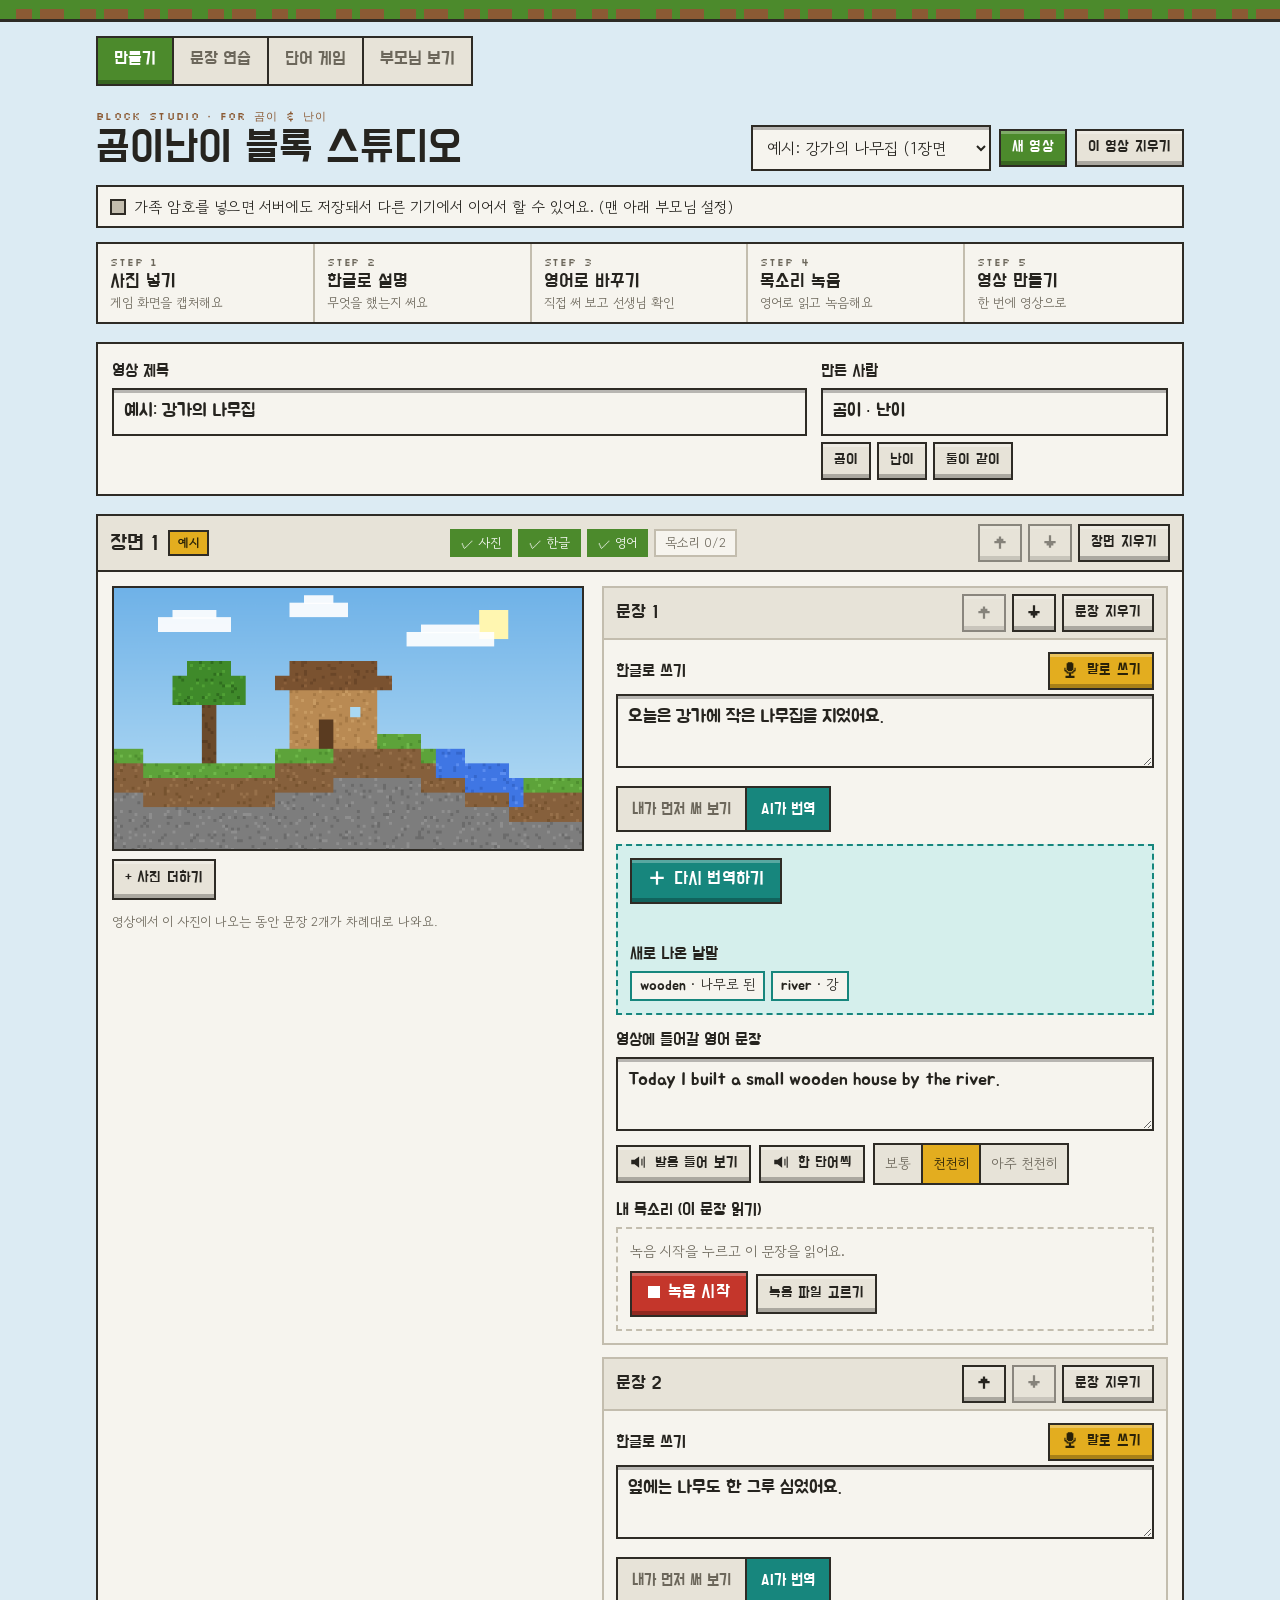
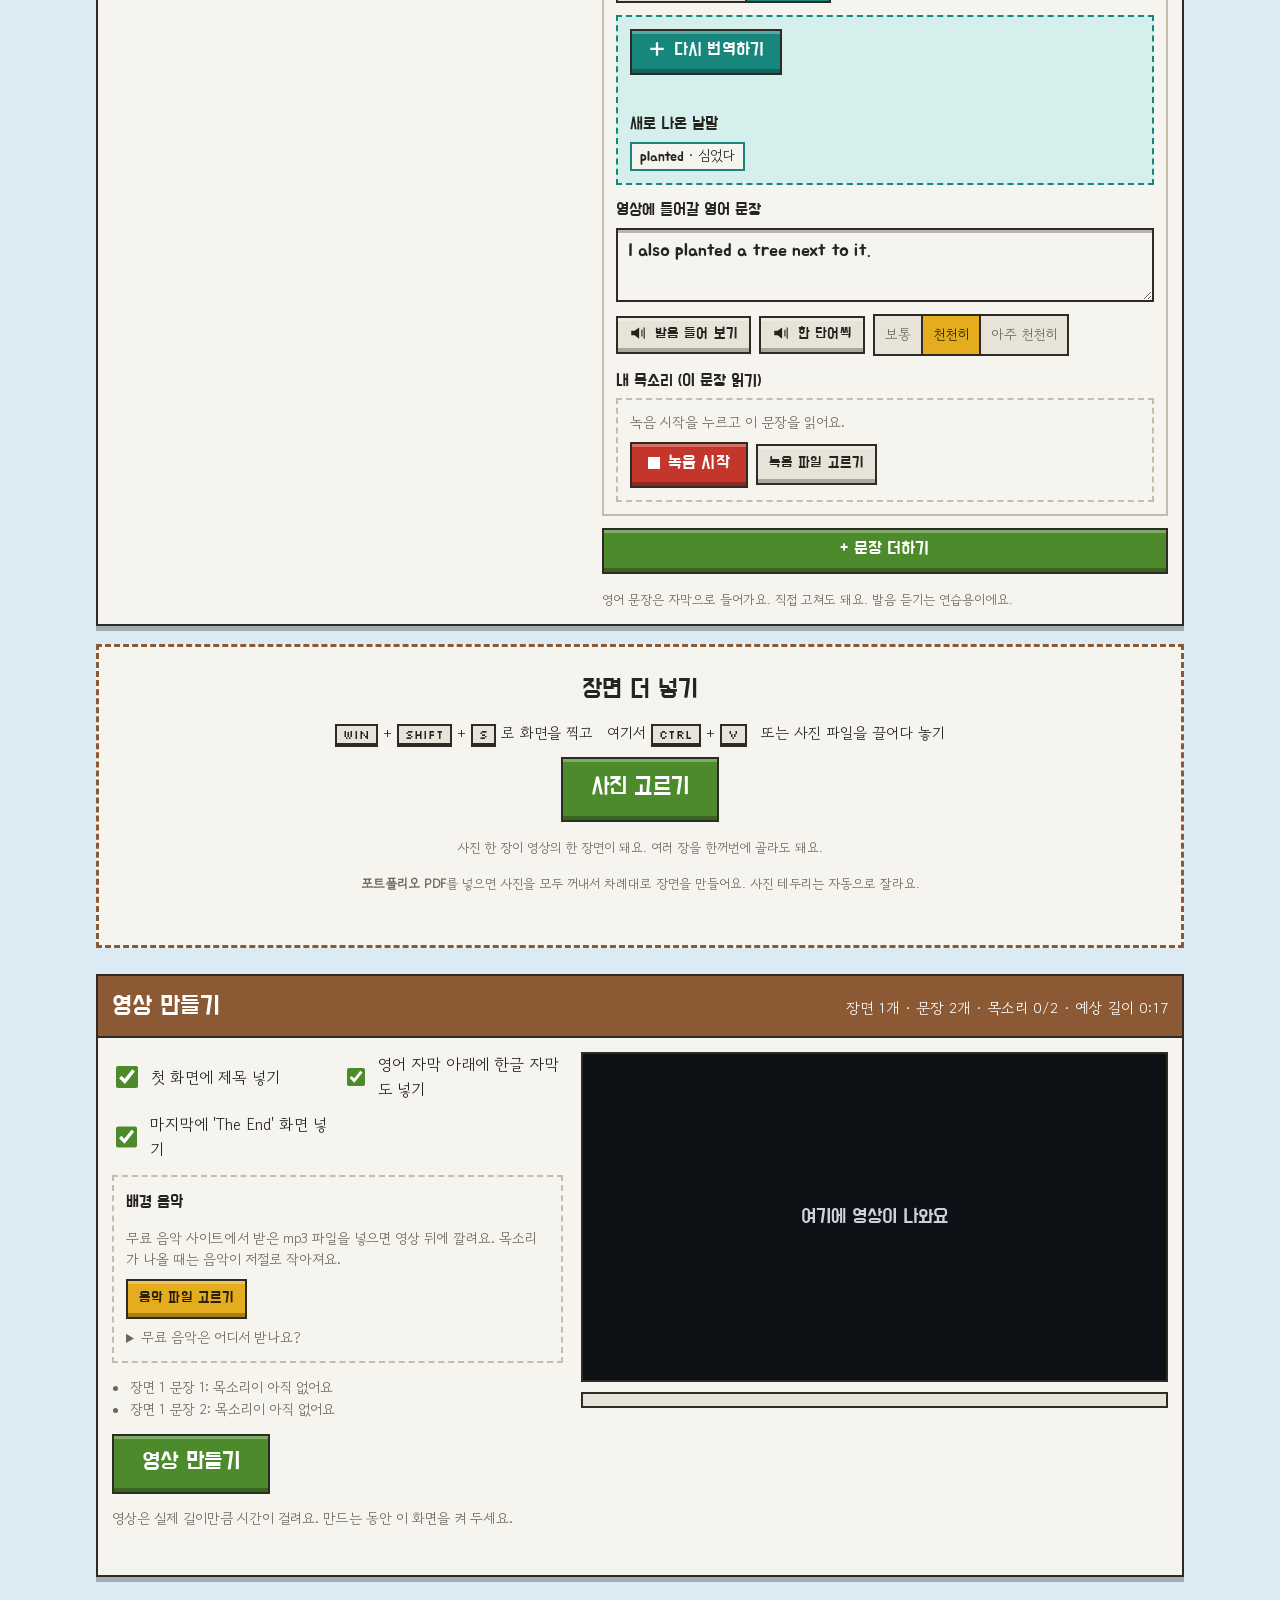
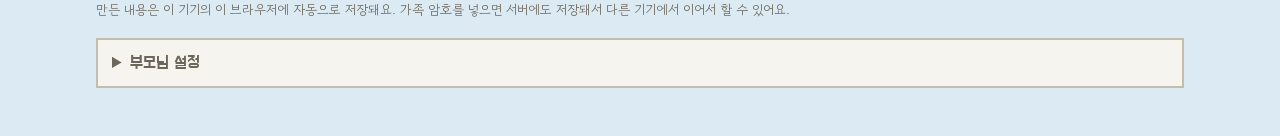
==== commit eaac8941: "부모용 대시보드 추가 및 단어 광산 마인크래프트 채굴 애니메이션 구현" ====
--- a/index.html
+++ b/index.html
@@ -21,6 +21,7 @@
     <a href="./" aria-current="page">만들기</a>
     <a href="practice.html">문장 연습</a>
     <a href="words.html">단어 게임</a>
+    <a href="parent.html">부모님 보기</a>
   </nav>
   <header class="top">
     <div class="brand">
@@ -78,6 +79,11 @@
     <div class="keys" id="howPC">
       <span><kbd>Win</kbd> + <kbd>Shift</kbd> + <kbd>S</kbd> 로 화면을 찍고</span>
       <span>여기서 <kbd>Ctrl</kbd> + <kbd>V</kbd></span>
+      <span>또는 사진 파일을 끌어다 놓기</span>
+    </div>
+    <div class="keys" id="howMac" hidden>
+      <span><kbd>Cmd</kbd> + <kbd>Ctrl</kbd> + <kbd>Shift</kbd> + <kbd>4</kbd> 로 화면을 찍고</span>
+      <span>여기서 <kbd>Cmd</kbd> + <kbd>V</kbd></span>
       <span>또는 사진 파일을 끌어다 놓기</span>
     </div>
     <div class="keys" id="howTab" hidden>
@@ -168,6 +174,9 @@
   <details class="parent" id="parent">
     <summary>부모님 설정</summary>
     <div class="parent-body">
+      <div class="row" style="margin-bottom: 16px;">
+        <a class="btn grass" href="parent.html" style="text-decoration:none; display:inline-flex; align-items:center; gap:6px;">📊 아이별 학습 현황 대시보드 보기</a>
+      </div>
       <label class="lab" for="familyCode">가족 암호</label>
       <p class="hint">AI 영어 도우미와 서버 저장(다른 기기에서 이어서 하기)을 쓰려면 Supabase에 정해 둔 가족 암호(APP_PASSCODE)를 이 기기에 한 번 넣어 주세요.</p>
       <div class="row">
--- a/css/style.css
+++ b/css/style.css
@@ -21,6 +21,27 @@
   --on-color: #ffffff;
   --shade: rgba(0, 0, 0, .26);
   --shine: rgba(255, 255, 255, .28);
+  /* 단어 광산: 돌·광물·하늘 */
+  --stone: #8f8c85; --stone-dark: #6b6862; --stone-hi: #aeaba3;
+  --ore-diamond: #4fd0dc; --ore-coal: #232220; --ore-iron: #e4c29c;
+  --mine-day-top: #5fa9de; --mine-day: #bfe3f5; --mine-dusk-top: #2f2a66; --mine-dusk: #ef8a4c;
+  --mine-sun: #ffd84a; --mine-night: rgba(18, 16, 44, .72);
+  /* 밤을 지켜라: 밤하늘·땅·유령·새벽 */
+  --night-top: #0b0e2a; --night-low: #2b3170; --night-grass: #2c5e2f; --night-field: #1b3a20;
+  --moon: #f3efd2;
+  --zombie-skin: #6e9f48; --zombie-shade: #45662f; --zombie-shirt: #28a5a5; --zombie-pants: #514681;
+  --creeper-skin: #68b84a; --creeper-shade: #3c7e32; --creeper-speckle: #a2d975;
+  --mob-bone: #dedbc9; --mob-bone-shade: #a8a595; --mob-face: #202b22; --mob-bow: #976634; --ghost: #7d64c4; --ghost-dark: #57409a; --ghost-eye: #ffe45c;
+  --dawn-top: #f6b48a; --dawn: #ffe2a8;
+  /* 광산 수레: 철제 몸통·블록 갱도·침목·동력 레일 */
+  --cart-metal: #aaaeb3; --cart-metal-side: #737a82; --cart-metal-shine: #d9dce0; --cart-metal-panel: #979da5; --cart-inside: #353a41; --cart-wheel: #272b31;
+  --cart-rock: #555759; --cart-rock-dark: #414446; --cart-rock-light: #686a6b;
+  --cart-timber: #8b623a; --cart-timber-dark: #573d25; --cart-timber-light: #b28a54;
+  --cart-sign: #bd9359; --cart-sign-ink: #302216; --cart-sign-line: #957044;
+  --cart-flame: #ff9b27; --cart-flame-core: #fff096; --cart-powered: #df3430;
+  --cart-skin: #ba855e; --cart-skin-side: #8e5d40; --cart-hair: #493124; --cart-shirt: #24aaac; --cart-eyes: #525291;
+  /* 광산 수레: 갱도 */
+  --tunnel: #221e1b; --tunnel-wall: #3e3833; --rail: #c7ccd2;
   --f-display: "Do Hyeon", "Jua", "Malgun Gothic", "Apple SD Gothic Neo", sans-serif;
   --f-body: "Gowun Dodum", "Malgun Gothic", "Apple SD Gothic Neo", sans-serif;
   --f-kid: "Jua", "Malgun Gothic", "Apple SD Gothic Neo", sans-serif;
@@ -33,6 +54,8 @@
     --edge: #05080b; --line: #3a4553; --grass: #4f8f2f; --grass-hi: #77b850; --dirt: #a8754b;
     --redstone: #d9493e; --gold: #e8b43a; --gold-soft: #3a3120; --helper: #16302f; --helper-edge: #2fb3a7;
     --shade: rgba(0, 0, 0, .4); --shine: rgba(255, 255, 255, .16); color-scheme: dark;
+    --stone: #74716b; --stone-dark: #4e4c48; --stone-hi: #8f8c85;
+    --mine-day-top: #3f7fae; --mine-day: #8cbfdc; --mine-dusk-top: #1d1946; --mine-dusk: #c96c38;
   }
 }
 
@@ -272,7 +295,7 @@
 .topnav a + a { border-left: 2px solid var(--edge); }
 .topnav a[aria-current="page"] { background: var(--grass); color: var(--on-color); box-shadow: inset 0 -4px 0 var(--shade); }
 .topnav a:hover:not([aria-current]) { color: var(--ink); background: var(--panel); }
-@media (max-width: 480px) { .topnav { width: 100%; } .topnav a { flex: 1; justify-content: center; padding-inline: 6px; font-size: 16px; } }
+@media (max-width: 540px) { .topnav { width: 100%; overflow-x: auto; } .topnav a { flex: 1; justify-content: center; padding-inline: 8px; font-size: 15px; white-space: nowrap; } }
 
 /* ---------- 연습 공통 ---------- */
 .kid-pick { display: flex; border: 2px solid var(--edge); }
@@ -343,32 +366,704 @@
 .done h2 { font-family: var(--f-display); font-weight: 400; font-size: 34px; margin: 0; }
 .done p { margin: 0; font-size: 18px; }
 
-/* ---------- 단어 짝 맞추기 ---------- */
-.level { gap: 0; }
-.level .lab { margin: 0 10px 0 0; }
-.lvl { font: inherit; font-size: 15px; border: 2px solid var(--edge); padding: 8px 12px; min-height: 44px; background: var(--panel-2); color: var(--muted); cursor: pointer; }
-.lvl + .lvl { border-left: 0; }
-.lvl[aria-pressed="true"] { background: var(--gold); color: var(--gold-ink); }
-.word-list li { grid-template-columns: auto auto minmax(0, 1fr) auto; grid-template-rows: auto; }
-.word-list li b { font-family: var(--f-kid); font-weight: 400; font-size: 18px; }
-.word-list li .ok { font-style: normal; font-size: 12px; background: var(--grass); color: var(--on-color); padding: 1px 6px; }
-.btn.tiny-say { min-height: 34px; padding: 2px 10px 4px; font-size: 13px; }
-.board { display: grid; gap: 10px; grid-template-columns: repeat(4, minmax(0, 1fr)); }
-.board.n16 { grid-template-columns: repeat(4, minmax(0, 1fr)); }
-@media (min-width: 900px) { .board.n12 { grid-template-columns: repeat(6, minmax(0, 1fr)); } .board.n16 { grid-template-columns: repeat(8, minmax(0, 1fr)); } }
-@media (max-width: 520px) { .board, .board.n16 { grid-template-columns: repeat(3, minmax(0, 1fr)); } .board.n8 { grid-template-columns: repeat(2, minmax(0, 1fr)); } }
-.tile { position: relative; aspect-ratio: 4 / 3; border: 2px solid var(--edge); padding: 0; cursor: pointer; background: var(--dirt); color: var(--ink);
-  box-shadow: inset 0 -5px 0 var(--shade), inset 0 4px 0 var(--shine); font: inherit; overflow: hidden; min-height: 70px; }
-.tile-back { position: absolute; inset: 0;
-  background: linear-gradient(var(--grass) 0 28%, transparent 28%),
-    repeating-linear-gradient(90deg, transparent 0 18px, rgba(0,0,0,.12) 18px 22px),
-    repeating-linear-gradient(0deg, transparent 0 18px, rgba(0,0,0,.12) 18px 22px); }
-.tile.up .tile-back, .tile.done .tile-back { display: none; }
-.tile-face { position: relative; display: grid; place-items: center; height: 100%; padding: 6px; text-align: center; overflow-wrap: anywhere; line-height: 1.2; }
-.tile.en.up, .tile.en.done { background: var(--helper); }
-.tile.en .tile-face { font-family: var(--f-kid); font-size: clamp(18px, 3.2vw, 26px); }
-.tile.ko.up, .tile.ko.done { background: var(--gold-soft); }
-.tile.ko .tile-face { font-family: var(--f-kid); font-size: clamp(16px, 2.8vw, 22px); }
-.tile.done { border-color: var(--grass); box-shadow: inset 0 0 0 3px var(--grass); cursor: default; opacity: .8; }
-.tile.done::after { content: '✓'; position: absolute; top: 2px; right: 6px; color: var(--grass); font-weight: 700; }
-.tile:active:not(:disabled) { transform: translateY(2px); }
+/* 말하며 외우기 */
+.modes { display: grid; grid-template-columns: repeat(auto-fit, minmax(240px, 1fr)); gap: 12px; }
+.mode { border: 2px solid var(--line); background: var(--panel-2); padding: 12px; display: grid; gap: 6px; align-content: start; }
+.mode .btn { width: 100%; }
+.mode .hint { margin: 0; }
+.masked { margin: 0; font-family: var(--f-kid); font-size: 28px; line-height: 1.7; display: flex; flex-wrap: wrap; gap: 4px 12px; }
+.mask { font: inherit; letter-spacing: .12em; color: var(--muted); background: var(--panel-2); border: 0; border-bottom: 4px solid var(--edge);
+  padding: 0 6px; cursor: pointer; min-height: 44px; }
+.mask.peek { color: var(--gold-ink); background: var(--gold); letter-spacing: 0; }
+
+/* ==========================================================
+   단어 게임 (words.html) — 게임기처럼: 큰 게임 판에서 바로 시작,
+   문제는 간판, 보기는 색이 다른 큰 블록. 색은 위 토큰만 쓴다.
+   ========================================================== */
+.wg-head { display: flex; flex-wrap: wrap; align-items: flex-end; justify-content: space-between; gap: 12px 20px; padding-block: 18px 16px; }
+.wg-head h1 { font-family: var(--f-display); font-weight: 400; font-size: clamp(34px, 6vw, 48px); line-height: 1; margin: 0; }
+.wg-me { display: flex; align-items: center; gap: 14px; flex-wrap: wrap; }
+.wg-badges { margin: 0; display: flex; align-items: center; gap: 6px; }
+.wg-badges b { font-family: var(--f-display); font-weight: 400; font-size: 26px; font-variant-numeric: tabular-nums; }
+.wg-badges .streak { margin-left: 6px; font-size: 14px; padding: 2px 8px; border: 2px solid var(--edge); background: var(--gold-soft); }
+.gem-ico, .wg-gems i { display: inline-block; width: 18px; height: 22px; background: linear-gradient(135deg, var(--grass-hi) 0 45%, var(--grass) 45%);
+  clip-path: polygon(50% 0, 100% 28%, 100% 72%, 50% 100%, 0 72%, 0 28%); }
+
+.wg-msg { margin: 0 0 16px; padding: 12px 16px; font-family: var(--f-kid); font-size: 21px; background: var(--gold-soft); border: 2px solid var(--edge); }
+.wg-msg[hidden] { display: none; }
+
+.wg-games { display: grid; grid-template-columns: repeat(2, minmax(0, 1fr)); gap: 18px; }
+@media (max-width: 900px) { .wg-games { grid-template-columns: 1fr; } }
+.wg-game { background: var(--panel); border: 3px solid var(--edge); box-shadow: 0 6px 0 var(--shade); padding: 16px 16px 18px; display: grid; gap: 10px; align-content: start; }
+.wg-game h2 { margin: 4px 0 0; font-family: var(--f-display); font-weight: 400; font-size: 34px; line-height: 1.1; }
+.wg-game > p { margin: 0; color: var(--muted); font-size: 16px; }
+.wg-games.locked .wg-game { opacity: .55; }
+
+/* 게임 판 그림(블록 하늘 + 잔디 띠 위에 카드 / 간판) */
+.wg-art { height: 132px; border: 2px solid var(--edge); position: relative; overflow: hidden; display: flex; align-items: center; justify-content: center; gap: 10px;
+  background: linear-gradient(var(--sky) 0 72%, var(--grass) 72% 80%, var(--dirt) 80%); }
+.wg-art-match i { font-style: normal; width: 58px; height: 76px; display: grid; place-items: center; font-family: var(--f-pixel); font-size: 30px; color: var(--gold-ink);
+  background: var(--gold); border: 3px solid var(--edge); box-shadow: inset 0 -6px 0 var(--shade), inset 0 4px 0 var(--shine); transform: translateY(-8px) rotate(-8deg); }
+.wg-art-match i.b { background: var(--panel); color: var(--helper-edge); transform: translateY(-14px); }
+.wg-art-match i:last-child { transform: translateY(-8px) rotate(8deg); }
+.wg-art-quiz { gap: 14px; }
+.wg-art-quiz .sign { font-family: var(--f-kid); font-size: 32px; padding: 6px 16px 8px; background: var(--panel); border: 3px solid var(--edge); transform: translateY(-10px);
+  box-shadow: 0 5px 0 var(--dirt); }
+.wg-art-quiz .ops { display: grid; grid-template-columns: repeat(2, 26px); gap: 5px; transform: translateY(-10px); }
+.wg-art-quiz .ops i { width: 26px; height: 20px; border: 2px solid var(--edge); background: var(--grass); }
+.wg-art-quiz .ops i:nth-child(2) { background: var(--helper-edge); }
+.wg-art-quiz .ops i:nth-child(3) { background: var(--gold); }
+.wg-art-quiz .ops i:nth-child(4) { background: var(--dirt); }
+
+/* 게임 판의 시작 버튼: 누르면 바로 시작 */
+.wg-go { display: flex; flex-wrap: wrap; gap: 8px; margin-top: 4px; }
+.wg-go button { flex: 1 1 0; min-width: 118px; white-space: nowrap; min-height: 58px; padding: 8px 10px 12px; font-family: var(--f-display); font-size: 21px; cursor: pointer;
+  border: 3px solid var(--edge); box-shadow: inset 0 -5px 0 var(--shade), inset 0 4px 0 var(--shine); }
+.g-match .wg-go button { background: var(--gold); color: var(--gold-ink); }
+.g-quiz .wg-go button { background: var(--helper-edge); color: var(--on-color); }
+.g-mine .wg-go button { background: var(--stone-dark); color: var(--on-color); }
+.g-night .wg-go button { background: var(--ghost-dark); color: var(--on-color); }
+.g-cart .wg-go button { background: var(--dirt); color: var(--on-color); }
+/* 새 게임 판: 맨 위에 넓게(그림 | 글·버튼) */
+.wg-games .wide { grid-column: 1 / -1; grid-template-columns: minmax(240px, 360px) 1fr; column-gap: 20px; }
+.wg-games .wide > :not(.wg-art) { grid-column: 2; }
+.wg-games .wide .wg-art { grid-row: 1 / span 3; height: auto; min-height: 150px; }
+@media (max-width: 900px) {
+  .wg-games .wide { grid-template-columns: 1fr; }
+  .wg-games .wide > :not(.wg-art) { grid-column: auto; }
+  .wg-games .wide .wg-art { grid-row: auto; height: 132px; min-height: 0; }
+}
+.wg-go button:hover:not(:disabled) { filter: brightness(1.06); }
+.wg-go button:active:not(:disabled) { transform: translateY(3px); box-shadow: inset 0 -2px 0 var(--shade); }
+.wg-go button:disabled { opacity: .45; cursor: not-allowed; }
+
+.wg-foot { display: flex; flex-wrap: wrap; align-items: center; justify-content: space-between; gap: 10px 16px; margin-top: 18px; }
+.wg-src { display: flex; align-items: center; gap: 8px; font-size: 15px; color: var(--muted); flex-wrap: wrap; }
+.wg-src select { min-height: 40px; font-size: 15px; }
+.wg-link { font-family: var(--f-display); font-size: 18px; background: none; border: 0; color: var(--helper-edge); text-decoration: underline; text-underline-offset: 4px; cursor: pointer; min-height: 40px; }
+.wg-list { margin-top: 12px; }
+.wg-list ul { list-style: none; margin: 0; padding: 0; display: grid; grid-template-columns: repeat(auto-fill, minmax(210px, 1fr)); gap: 8px; }
+.wg-list li { display: flex; align-items: center; gap: 10px; padding: 6px 10px; border: 2px solid var(--line); background: var(--panel); min-width: 0; }
+.wg-list li.known { border-color: var(--grass); }
+.wg-list li b { font-family: var(--f-kid); font-weight: 400; font-size: 20px; }
+.wg-list li span { color: var(--muted); font-size: 15px; overflow-wrap: anywhere; }
+.wl-say { flex: none; width: 34px; height: 34px; border: 2px solid var(--edge); background: var(--panel-2); cursor: pointer; position: relative; }
+.wl-say::after { content: ''; position: absolute; left: 12px; top: 8px; border: 8px solid transparent; border-left: 11px solid var(--ink); border-right: 0; }
+
+/* 게임 화면 공통 */
+.wg-play { max-width: 880px; margin: 0 auto; display: grid; gap: 18px; }
+.wg-bar { display: flex; align-items: center; gap: 12px; flex-wrap: wrap; }
+.wg-steps { list-style: none; margin: 0; padding: 0; display: flex; flex-wrap: wrap; gap: 6px; }
+.wg-steps li { width: 24px; height: 24px; border: 2px solid var(--edge); background: var(--panel-2); }
+.wg-steps li.now { background: var(--gold); }
+.wg-steps li.right { background: var(--grass); }
+.wg-steps li.wrong { background: var(--redstone); }
+.wg-moves { font-family: var(--f-display); font-size: 18px; color: var(--muted); }
+.wg-quit { margin-left: auto; font-family: var(--f-display); font-size: 16px; background: var(--panel); border: 2px solid var(--line); color: var(--muted); padding: 6px 12px; min-height: 40px; cursor: pointer; }
+
+/* 보고 고르기: 간판 + 블록 보기 */
+.wg-sign { background: var(--panel); border: 3px solid var(--edge); box-shadow: 0 7px 0 var(--dirt); padding: 18px 18px 22px; display: grid; gap: 8px; justify-items: center; text-align: center; }
+.wg-ask { margin: 0; font-family: var(--f-display); font-size: 20px; color: var(--helper-edge); }
+.wg-prompt { margin: 0; font-family: var(--f-kid); font-size: clamp(46px, 9vw, 78px); line-height: 1.1; overflow-wrap: anywhere; }
+.wg-say { font-family: var(--f-display); font-size: 16px; background: var(--panel-2); border: 2px solid var(--edge); padding: 4px 12px 6px; min-height: 40px; cursor: pointer; }
+.wg-opts { display: grid; grid-template-columns: repeat(2, minmax(0, 1fr)); gap: 14px; }
+@media (max-width: 480px) { .wg-opts { grid-template-columns: 1fr; } }
+.wg-opt { position: relative; min-height: 96px; padding: 14px 18px 20px; font-family: var(--f-kid); font-size: clamp(24px, 4vw, 32px); line-height: 1.15; color: var(--on-color);
+  border: 3px solid var(--edge); cursor: pointer; overflow-wrap: anywhere; box-shadow: inset 0 -8px 0 var(--shade), inset 0 5px 0 var(--shine); }
+.wg-opt.grass { background: var(--grass); }
+.wg-opt.sky { background: var(--helper-edge); }
+.wg-opt.gold { background: var(--gold); color: var(--gold-ink); }
+.wg-opt.dirt { background: var(--dirt); }
+.wg-opt .key { position: absolute; top: 6px; left: 8px; font-family: var(--f-pixel); font-size: 12px; padding: 0 5px; background: var(--shade); color: var(--on-color); }
+@media (pointer: coarse) { .wg-opt .key { display: none; } }
+.wg-opt:hover:not(:disabled) { transform: translateY(-2px); }
+.wg-opt:active:not(:disabled) { transform: translateY(3px); box-shadow: inset 0 -3px 0 var(--shade); }
+.wg-opt:disabled { cursor: default; }
+.wg-opt.dim { opacity: .3; }
+.wg-opt.right { background: var(--grass); color: var(--on-color); outline: 5px solid var(--grass-hi); outline-offset: 2px; animation: wg-pop .3s ease-out; }
+.wg-opt.right::after { content: '✓'; position: absolute; top: 4px; right: 10px; font-size: 28px; }
+.wg-opt.wrong { background: var(--redstone); color: var(--on-color); animation: wg-shake .35s; }
+@keyframes wg-pop { 50% { transform: scale(1.05); } }
+@keyframes wg-shake { 25% { transform: translateX(-6px); } 75% { transform: translateX(6px); } }
+.wg-after { min-height: 64px; display: flex; align-items: center; justify-content: center; gap: 16px; flex-wrap: wrap; text-align: center; }
+.wg-fb { margin: 0; font-family: var(--f-display); font-size: 24px; }
+.wg-fb.good { color: var(--grass); }
+.wg-fb.bad { color: var(--ink); }
+.wg-fb b { font-family: var(--f-kid); font-weight: 400; font-size: 28px; color: var(--grass); }
+.wg-next { font-family: var(--f-display); font-size: 22px; min-height: 56px; padding: 8px 22px 12px; background: var(--grass); color: var(--on-color); border: 3px solid var(--edge);
+  box-shadow: inset 0 -5px 0 var(--shade); cursor: pointer; }
+
+/* 짝 맞추기: 뒷면은 ? 블록, 앞면은 영어/한글 띠 카드 */
+.wg-board { display: grid; gap: 12px; grid-template-columns: repeat(4, minmax(0, 1fr)); }
+@media (min-width: 900px) { .wg-board.n12 { grid-template-columns: repeat(6, minmax(0, 1fr)); } .wg-board.n16 { grid-template-columns: repeat(8, minmax(0, 1fr)); } }
+@media (max-width: 480px) { .wg-board { grid-template-columns: repeat(3, minmax(0, 1fr)); } .wg-board.n8 { grid-template-columns: repeat(2, minmax(0, 1fr)); } }
+.wg-tile { position: relative; aspect-ratio: 4 / 3; min-height: 72px; padding: 22px 6px 8px; border: 3px solid var(--edge); cursor: pointer; display: grid; place-items: center;
+  background: var(--gold); color: var(--gold-ink); box-shadow: inset 0 -6px 0 var(--shade), inset 0 4px 0 var(--shine); overflow: hidden; }
+.wg-tile .q { font-family: var(--f-pixel); font-size: clamp(26px, 4vw, 38px); opacity: .75; margin-top: -14px; }
+.wg-tile.up { background: var(--panel); color: var(--ink); box-shadow: inset 0 -4px 0 var(--shade); animation: wg-flip .22s ease-out; }
+.wg-tile .tag { position: absolute; top: 0; left: 0; right: 0; padding: 2px 0 3px; font-size: 12px; font-family: var(--f-body); }
+.wg-tile.en .tag { background: var(--helper-edge); color: var(--on-color); }
+.wg-tile.ko .tag { background: var(--gold); color: var(--gold-ink); }
+.wg-tile .word { font-family: var(--f-kid); font-size: clamp(18px, 2.6vw, 26px); line-height: 1.15; overflow-wrap: anywhere; text-align: center; }
+.wg-tile.done { border-color: var(--grass); opacity: .7; cursor: default; }
+.wg-tile.done::after { content: '✓'; position: absolute; right: 6px; bottom: 2px; color: var(--grass); font-size: 20px; }
+.wg-tile:active:not(:disabled) { transform: translateY(2px); }
+@keyframes wg-flip { from { transform: rotateY(80deg); } }
+
+/* 끝 화면: 받은 에메랄드가 하나씩 튀어나온다 */
+.wg-done { max-width: 640px; margin: 10px auto 0; background: var(--panel); border: 3px solid var(--edge); box-shadow: 0 7px 0 var(--shade); padding: 24px 18px; display: grid; gap: 12px; justify-items: center; text-align: center; }
+.wg-gems { display: flex; gap: 10px; min-height: 52px; align-items: center; }
+.wg-gems i { width: 36px; height: 44px; animation: wg-gem .4s ease-out both; animation-delay: var(--d, 0ms); }
+@keyframes wg-gem { from { transform: translateY(18px) scale(.3); opacity: 0; } 70% { transform: translateY(-6px) scale(1.1); opacity: 1; } }
+.wg-done h2 { margin: 0; font-family: var(--f-display); font-weight: 400; font-size: 40px; }
+.wg-done > p { margin: 0; font-size: 18px; }
+.wg-review p { margin: 6px 0; color: var(--muted); font-size: 15px; }
+.wg-review ul { list-style: none; margin: 0; padding: 0; display: flex; flex-wrap: wrap; gap: 8px; justify-content: center; }
+.wg-review li { border: 2px solid var(--line); padding: 4px 10px; background: var(--panel-2); display: flex; gap: 8px; align-items: baseline; }
+.wg-review b { font-family: var(--f-kid); font-weight: 400; font-size: 20px; }
+.wg-review span { color: var(--muted); }
+.wg-done-go { display: flex; gap: 10px; flex-wrap: wrap; justify-content: center; margin-top: 6px; }
+.wg-again, .wg-other { font-family: var(--f-display); font-size: 22px; min-height: 58px; padding: 8px 22px 12px; border: 3px solid var(--edge); cursor: pointer; box-shadow: inset 0 -5px 0 var(--shade); }
+.wg-again { background: var(--grass); color: var(--on-color); }
+.wg-other { background: var(--panel-2); color: var(--ink); }
+@media (prefers-reduced-motion: reduce) { .wg-opt.right, .wg-opt.wrong, .wg-tile.up, .wg-gems i { animation: none; } }
+
+/* ---------- 단어 광산 ---------- */
+/* 광물 블록 무늬: 돌 바탕 + 어두운·밝은 돌 조각 + 광물 알갱이(--ore). 직접 만든 무늬 */
+.ore-gold { --ore: var(--gold); }
+.ore-diamond { --ore: var(--ore-diamond); }
+.ore-emerald { --ore: var(--grass-hi); }
+.ore-ruby { --ore: var(--redstone); }
+.ore-iron { --ore: var(--ore-iron); }
+.ore-coal { --ore: var(--ore-coal); }
+.mine-block, .ore-ico {
+  background-color: var(--stone);
+  background-image:
+    linear-gradient(var(--ore, var(--stone-dark)) 0 0), linear-gradient(var(--ore, var(--stone-dark)) 0 0), linear-gradient(var(--ore, var(--stone-dark)) 0 0),
+    linear-gradient(var(--ore, var(--stone-dark)) 0 0), linear-gradient(var(--ore, var(--stone-dark)) 0 0),
+    linear-gradient(var(--stone-dark) 0 0), linear-gradient(var(--stone-dark) 0 0), linear-gradient(var(--stone-hi) 0 0), linear-gradient(var(--stone-hi) 0 0);
+  background-size: 11% 13%, 7% 9%, 10% 12%, 7% 9%, 9% 11%, 15% 10%, 10% 15%, 13% 9%, 9% 13%;
+  background-position: 10% 14%, 22% 30%, 86% 18%, 78% 80%, 14% 84%, 58% 8%, 42% 92%, 92% 50%, 4% 50%;
+  background-repeat: no-repeat;
+}
+.ore-ico { display: inline-block; width: 30px; height: 30px; border: 2px solid var(--edge); box-shadow: inset 0 -3px 0 var(--shade);
+  background-size: 22% 22%, 16% 16%, 22% 22%, 16% 16%, 18% 18%, 20% 14%, 14% 20%, 18% 14%, 14% 18%; }
+
+.wg-new { font-family: var(--f-display); font-size: 15px; vertical-align: 6px; margin-left: 6px; padding: 1px 8px 3px; background: var(--gold); color: var(--gold-ink); border: 2px solid var(--edge); }
+.wg-art-mine { background: linear-gradient(var(--mine-day-top), var(--mine-day) 52%, var(--grass) 52% 60%, var(--stone-dark) 60%); align-items: flex-end; padding-bottom: 12px; gap: 8px; }
+.wg-art-mine .sun { position: absolute; top: 14px; left: 16%; width: 22px; height: 22px; background: var(--mine-sun); border: 2px solid var(--edge); }
+.wg-art-mine .ore-ico { width: 52px; height: 52px; border-width: 3px; }
+.wg-art-mine .ore-ico.big { width: 64px; height: 64px; position: relative; }
+.wg-art-mine .art-crack { position: absolute; inset: 0; background:
+  linear-gradient(var(--edge) 0 0) 58% 0 / 3px 34% no-repeat, linear-gradient(var(--edge) 0 0) 48% 40% / 30% 3px no-repeat, linear-gradient(var(--edge) 0 0) 46% 40% / 3px 34% no-repeat; }
+.wg-art-mine .art-pick { position: absolute; width: 58px; height: 58px; left: calc(50% + 8px); top: 10px; transform: rotate(-18deg); }
+.pick-svg { width: 100%; height: 100%; display: block; }
+.pick-svg .pk-head { fill: var(--stone-hi); }
+.pick-svg .pk-shine { fill: var(--panel); }
+.pick-svg .pk-handle { fill: var(--dirt); }
+.pick-svg rect { stroke: none; }
+.pick-svg { filter: drop-shadow(1px 0 0 var(--edge)) drop-shadow(-1px 0 0 var(--edge)) drop-shadow(0 1px 0 var(--edge)) drop-shadow(0 -1px 0 var(--edge)); }
+
+/* 게임 화면 */
+.wg-mine { max-width: 940px; gap: 14px; }
+.mine-count { font-family: var(--f-display); font-size: 24px; }
+.mine-combo { font-family: var(--f-display); font-size: 20px; padding: 0 10px 2px; background: var(--gold); color: var(--gold-ink); border: 2px solid var(--edge); }
+.mine-combo.pop { animation: wg-pop .3s ease-out; }
+.mine-time { margin-left: auto; font-family: var(--f-pixel); font-size: 24px; min-width: 64px; text-align: center; padding: 0 8px 2px; background: var(--panel); border: 3px solid var(--edge); font-variant-numeric: tabular-nums; }
+.mine-time.low { background: var(--redstone); color: var(--on-color); animation: blink 1s steps(2) infinite; }
+.mine-time + .wg-quit { margin-left: 0; }
+.mine-field { position: relative; border: 3px solid var(--edge); box-shadow: 0 7px 0 var(--shade); overflow: hidden; }
+
+.mine-sky { position: relative; height: 150px; display: grid; place-items: center; overflow: hidden;
+  background: linear-gradient(var(--mine-day-top), var(--mine-day)); }
+.mine-sky::after { content: ''; position: absolute; inset: 0; pointer-events: none; opacity: var(--t, 0);
+  background: linear-gradient(var(--mine-dusk-top), var(--mine-dusk)); }
+.mine-sun { position: absolute; z-index: 1; width: 36px; height: 36px; transform: translate(-50%, -50%); left: 8%; top: 78%;
+  background: var(--mine-sun); border: 3px solid var(--edge); box-shadow: inset -6px -6px 0 var(--gold); }
+.mine-sign { position: relative; z-index: 2; min-width: 220px; max-width: calc(100% - 32px); text-align: center; padding: 6px 22px 10px;
+  background: var(--panel); border: 3px solid var(--edge); box-shadow: 0 6px 0 var(--dirt); display: grid; justify-items: center; gap: 2px; }
+.mine-sign small { font-family: var(--f-display); font-size: 17px; color: var(--helper-edge); }
+.mine-sign b { font-family: var(--f-kid); font-weight: 400; font-size: clamp(34px, 6vw, 54px); line-height: 1.1; overflow-wrap: anywhere; }
+.mine-sign .wg-say { margin-top: 4px; font-size: 20px; padding: 6px 18px 8px; }
+.mine-sign.pop { animation: wg-pop .3s ease-out; }
+.mine-grass { height: 18px; border-block: 3px solid var(--edge);
+  background: repeating-linear-gradient(90deg, var(--grass) 0 18px, var(--grass-hi) 18px 26px, var(--grass) 26px 40px, var(--dirt) 40px 46px); }
+
+.mine-wall { position: relative; display: grid; grid-template-columns: repeat(4, minmax(0, 1fr)); gap: 10px; padding: 12px; background: var(--stone-dark); }
+.mine-block { position: relative; aspect-ratio: 4 / 3; min-height: 96px; padding: 8px; display: grid; place-items: center; font: inherit; color: var(--ink);
+  border: 3px solid var(--edge); box-shadow: inset 0 -6px 0 var(--shade), inset 0 4px 0 var(--shine); cursor: pointer; touch-action: manipulation;
+  -webkit-tap-highlight-color: transparent; user-select: none; }
+.mine-block.stone { cursor: default; box-shadow: inset 0 -6px 0 var(--shade); filter: saturate(.6); }
+.mine-block .plate { position: relative; z-index: 1; max-width: 100%; padding: 4px 12px 6px; background: #b8945f; border: 2px solid #543d1f;
+  box-shadow: inset 1px 1px 0 #d9b882, inset -2px -2px 0 #4a3418, 0 3px 0 rgba(0,0,0,0.4);
+  font-family: var(--f-kid); font-size: clamp(20px, 2.8vw, 28px); line-height: 1.15; overflow-wrap: anywhere; text-align: center; color: #1e150b; }
+.mine-block:hover:not(:disabled):not(.stone) { filter: brightness(1.07); }
+.mine-block:focus-visible { outline: 4px solid var(--gold); outline-offset: -4px; }
+.mine-block .crack { position: absolute; inset: 0; width: 100%; height: 100%; z-index: 2; pointer-events: none; }
+.mine-block .crack g { opacity: 0; transition: opacity 0.05s linear; }
+.mine-block.h1 .k1, .mine-block.h2 .k1, .mine-block.h2 .k2, .mine-block.h3 g { opacity: 1; }
+.mine-block.hit { animation: mine-mc-hit .16s ease-out; }
+.mine-block.bad { animation: wg-shake .35s; outline: 4px solid var(--redstone); outline-offset: -4px; }
+.mine-block.hint { outline: 5px dashed var(--gold); outline-offset: -6px; animation: mine-glow .8s ease-in-out infinite alternate; }
+.mine-block.broken { animation: mine-mc-break .18s ease-in forwards; pointer-events: none; }
+.mine-block.fresh { animation: mine-fresh .35s ease-out; }
+.mine-tip { position: absolute; z-index: 3; left: 50%; bottom: 6px; transform: translateX(-50%); white-space: nowrap; pointer-events: none;
+  padding: 1px 10px 3px; background: var(--ink); color: var(--panel); font-family: var(--f-kid); font-size: 18px; }
+@keyframes mine-mc-hit {
+  0% { transform: scale(1); filter: brightness(1); }
+  35% { transform: scale(0.96) translateY(2px); filter: brightness(1.28); }
+  100% { transform: scale(1); filter: brightness(1); }
+}
+@keyframes mine-mc-break {
+  0% { transform: scale(1); opacity: 1; }
+  40% { transform: scale(1.04); opacity: 0.9; }
+  100% { transform: scale(0.35); opacity: 0; }
+}
+@keyframes mine-fresh { from { transform: translateY(-24px); opacity: 0; } }
+@keyframes mine-glow { to { filter: brightness(1.25); } }
+.mine-bit { position: absolute; z-index: 4; width: 8px; height: 8px; background: var(--stone-hi);
+  border: 1px solid rgba(0,0,0,0.55); box-shadow: inset 1px 1px 0 rgba(255,255,255,0.45), inset -1px -1px 0 rgba(0,0,0,0.45); pointer-events: none; }
+.mine-bit.small { width: 5px; height: 5px; }
+.mine-bit.large { width: 11px; height: 11px; }
+.mine-bit[class*="ore-"] { background: var(--ore); }
+.mine-pick { position: absolute; z-index: 5; width: 92px; height: 92px; pointer-events: none; opacity: 0; transform-origin: 14% 86%; filter: drop-shadow(2px 3px 0 rgba(0,0,0,0.5)); }
+.mine-pick.swing { animation: mine-mc-swing .22s cubic-bezier(0.12, 0.9, 0.24, 1); }
+@keyframes mine-mc-swing {
+  0% { opacity: 1; transform: rotate(-55deg) translate(-14px, -18px) scale(1.05); }
+  38% { opacity: 1; transform: rotate(34deg) translate(4px, 5px) scale(0.98); }
+  52% { opacity: 1; transform: rotate(26deg) translate(-2px, 0px) scale(1); }
+  82% { opacity: 0.9; transform: rotate(-8deg) translate(-8px, -8px); }
+  100% { opacity: 0; transform: rotate(-35deg) translate(-12px, -14px); }
+}
+.mine-fly { position: fixed; z-index: 50; pointer-events: none; margin: 0; filter: drop-shadow(0 4px 6px rgba(0,0,0,0.6)); }
+.mine-plus-one { position: absolute; z-index: 60; top: -14px; left: 50%; transform: translateX(-50%); pointer-events: none;
+  font-family: var(--f-pixel); font-size: 16px; color: var(--gold); text-shadow: 2px 2px 0 var(--edge);
+  animation: mine-float-fade 0.75s ease-out forwards; }
+@keyframes mine-float-fade {
+  0% { transform: translate(-50%, 0) scale(0.8); opacity: 1; }
+  50% { transform: translate(-50%, -24px) scale(1.2); opacity: 1; }
+  100% { transform: translate(-50%, -38px) scale(1); opacity: 0; }
+}
+.mine-over { position: absolute; inset: 0; z-index: 6; display: grid; place-items: center; background: var(--mine-night); }
+.mine-over p { margin: 0; padding: 10px 26px 14px; font-family: var(--f-display); font-size: clamp(34px, 6vw, 52px); background: var(--panel); border: 3px solid var(--edge);
+  box-shadow: 0 6px 0 var(--dirt); animation: wg-pop .4s ease-out; }
+
+.mine-hot { justify-self: center; list-style: none; margin: 0; padding: 6px; display: flex; gap: 6px; background: var(--edge); }
+.mine-hot li { position: relative; width: 56px; height: 56px; display: grid; place-items: center; background: var(--panel-2); border: 3px solid var(--stone-hi); }
+.mine-hot li.empty i { opacity: .25; }
+.mine-hot li b { position: absolute; right: 3px; bottom: 0; font-family: var(--f-pixel); font-size: 14px; font-weight: 400; color: var(--ink); }
+.mine-hot li.empty b { visibility: hidden; }
+.mine-hot li.pop { animation: wg-pop .3s ease-out; }
+/* 좁은 화면: 2줄 × 4칸, 블록을 납작하게 해서 한 화면에 */
+@media (max-width: 600px) {
+  .mine-wall { grid-template-columns: repeat(2, minmax(0, 1fr)); gap: 8px; padding: 8px; }
+  .mine-block { aspect-ratio: 2 / 1; min-height: 76px; }
+  .mine-sky { height: 116px; }
+  .mine-pick { width: 64px; height: 64px; }
+}
+@media (max-width: 400px) { .mine-hot li { width: 46px; height: 46px; } .mine-hot li .ore-ico { width: 24px; height: 24px; } }
+/* ---------- 밤을 지켜라 ---------- */
+.ng-house-svg { width: 100%; height: auto; display: block; }
+.ng-house-svg .roof { fill: var(--redstone); }
+.ng-house-svg .wall { fill: var(--panel-2); }
+.ng-house-svg .plank { fill: var(--line); }
+.ng-house-svg .door { fill: var(--dirt); }
+.ng-house-svg .win { fill: var(--gold); }
+.ng-house-svg .frame { fill: var(--edge); }
+.ng-house-svg { filter: drop-shadow(2px 0 0 var(--edge)) drop-shadow(-2px 0 0 var(--edge)) drop-shadow(0 -2px 0 var(--edge)); }
+
+/* 처음 화면 판 그림 */
+.wg-art-night { justify-content: flex-start; align-items: flex-end; padding: 0 0 16px 18px; gap: 18px;
+  background: radial-gradient(circle at 30% 22%, var(--moon) 0 1.5px, transparent 2px), radial-gradient(circle at 62% 12%, var(--moon) 0 1.5px, transparent 2px),
+    radial-gradient(circle at 48% 34%, var(--moon) 0 1px, transparent 1.5px), linear-gradient(var(--night-top), var(--night-low) 70%, var(--night-grass) 70% 77%, var(--night-field) 77%); }
+.wg-art-night .moon { position: absolute; top: 12px; left: 52%; width: 26px; height: 26px; background: var(--moon); border: 2px solid var(--edge); box-shadow: inset -6px 0 0 var(--line); }
+.wg-art-night .art-mob { display: grid; justify-items: center; gap: 3px; width: 32px; }
+.wg-art-night .art-mob.far { width: 28px; margin-bottom: 8px; }
+.wg-art-night .art-sign { font-family: var(--f-kid); font-weight: 400; font-size: 17px; line-height: 1; padding: 2px 6px 3px; background: var(--panel); border: 2px solid var(--edge); }
+.wg-art-night .ng-creature { width: 100%; height: auto; }
+.ng-creature .face { fill: var(--mob-face); }
+.ng-creature.zombie .skin { fill: var(--zombie-skin); }
+.ng-creature.zombie .skin-shade { fill: var(--zombie-shade); }
+.ng-creature.zombie .shirt { fill: var(--zombie-shirt); }
+.ng-creature.zombie .pants { fill: var(--zombie-pants); }
+.ng-creature.skeleton .bone { fill: var(--mob-bone); }
+.ng-creature.skeleton .bone-shade { fill: var(--mob-bone-shade); }
+.ng-creature.skeleton .bow { fill: var(--mob-bow); }
+.ng-creature.skeleton .bow-string { stroke: var(--mob-bone); }
+.ng-creature.creeper .skin { fill: var(--creeper-skin); }
+.ng-creature.creeper .skin-shade { fill: var(--creeper-shade); }
+.ng-creature.creeper .speckle { fill: var(--creeper-speckle); }
+.wg-art-night .art-house { position: absolute; right: 16px; bottom: 16px; width: 84px; }
+
+/* 게임 화면 */
+.wg-night { max-width: 940px; gap: 12px; }
+.ng-hearts { display: flex; gap: 4px; }
+.ng-hearts i { width: 32px; height: 28px; }
+.ng-hearts svg { width: 100%; height: 100%; display: block; fill: var(--redstone); filter: drop-shadow(1px 1px 0 var(--edge)); }
+.ng-hearts i.lost svg { fill: var(--line); opacity: .6; }
+.ng-count { font-family: var(--f-display); font-size: 22px; }
+.ng-count + .wg-quit { margin-left: auto; }
+.ng-field { --hz: 44%; position: relative; height: 380px; overflow: hidden; border: 3px solid var(--edge); box-shadow: 0 7px 0 var(--shade);
+  background:
+    radial-gradient(circle at 12% 18%, var(--moon) 0 1.5px, transparent 2px), radial-gradient(circle at 34% 9%, var(--moon) 0 1px, transparent 1.5px),
+    radial-gradient(circle at 47% 26%, var(--moon) 0 1.5px, transparent 2px), radial-gradient(circle at 63% 12%, var(--moon) 0 1px, transparent 1.5px),
+    radial-gradient(circle at 78% 30%, var(--moon) 0 1.5px, transparent 2px), radial-gradient(circle at 90% 8%, var(--moon) 0 1px, transparent 1.5px),
+    radial-gradient(circle at 24% 38%, var(--moon) 0 1px, transparent 1.5px), radial-gradient(circle at 55% 40%, var(--moon) 0 1px, transparent 1.5px),
+    linear-gradient(var(--night-top), var(--night-low) var(--hz), var(--night-grass) var(--hz) calc(var(--hz) + 4%), var(--night-field) calc(var(--hz) + 4%)); }
+.ng-field::before { content: ''; position: absolute; inset: 0; pointer-events: none; opacity: 0; transition: opacity 1.4s ease;
+  background: linear-gradient(var(--dawn-top), var(--dawn) var(--hz), var(--grass-hi) var(--hz) calc(var(--hz) + 4%), var(--grass) calc(var(--hz) + 4%)); }
+.ng-field.dawn::before { opacity: 1; }
+.ng-field::after { content: ''; position: absolute; inset: 0; pointer-events: none; z-index: 8; opacity: 0; box-shadow: inset 0 0 0 10px var(--redstone); }
+.ng-field.hurt::after { animation: ng-hurt .5s ease-out; }
+@keyframes ng-hurt { 20% { opacity: 1; } }
+.ng-moon { position: absolute; z-index: 1; top: 8%; left: calc(4% + var(--p, 0) * 78%); width: 44px; height: 44px; transition: left .6s ease;
+  background: var(--moon); border: 3px solid var(--edge); box-shadow: inset -10px 0 0 var(--line); }
+.ng-field.dawn .ng-moon { background: var(--mine-sun); box-shadow: inset -8px -8px 0 var(--gold); }
+.ng-house { position: absolute; z-index: 6; right: 2%; bottom: 18%; width: 130px; }
+.ng-field.hurt .ng-house { animation: wg-shake .4s; }
+.ng-mob { position: absolute; left: 0; animation: ng-in .5s ease-out; display: flex; flex-direction: column; align-items: center; gap: 4px; will-change: transform; pointer-events: none; }
+.ng-mob.lane0 { bottom: 40%; z-index: 2; }
+.ng-mob.lane1 { bottom: 21%; z-index: 3; }
+.ng-mob.lane2 { bottom: 3%; z-index: 4; }
+.ng-mob .ng-creature { width: 44px; height: 66px; display: block; filter: drop-shadow(2px 2px 0 var(--shade)); }
+.ng-mob.lane0 .ng-creature { width: 38px; height: 57px; }
+.ng-mob.lane2 .ng-creature { width: 50px; height: 75px; }
+.ng-sign { font-family: var(--f-kid); font-size: 22px; line-height: 1.1; padding: 1px 8px 3px; max-width: 150px; text-align: center; overflow-wrap: anywhere;
+  background: var(--panel); color: var(--ink); border: 2px solid var(--edge); box-shadow: 0 3px 0 var(--dirt); }
+.ng-mob.pop .ng-creature { animation: ng-pop .36s ease-out forwards; }
+.ng-mob.pop .ng-sign, .ng-mob.bump .ng-sign { transition: opacity .3s; opacity: 0; }
+.ng-mob.bump .ng-creature { animation: ng-bump .36s ease-in forwards; }
+@keyframes ng-in { from { opacity: 0; } }
+@keyframes ng-pop { 40% { transform: scale(1.25); } to { transform: scale(.2); opacity: 0; } }
+@keyframes ng-bump { 40% { transform: translateX(14px) scale(1.1, .9); } to { transform: translateX(6px) scale(.4); opacity: 0; } }
+.ng-arrow { position: absolute; z-index: 7; width: 48px; height: 5px; margin: -2px 0 0 -24px; background: var(--dirt); border: 1px solid var(--edge); pointer-events: none; }
+.ng-arrow::after { content: ''; position: absolute; right: -9px; top: -5px; border: 6px solid transparent; border-left: 9px solid var(--stone-hi); }
+.ng-arrow::before { content: ''; position: absolute; left: -4px; top: -4px; width: 8px; height: 10px; background: var(--panel); border: 1px solid var(--edge); }
+.ng-bit { position: absolute; z-index: 5; width: 9px; height: 9px; background: var(--ghost); pointer-events: none; }
+.ng-bit.eye { background: var(--ghost-eye); }
+.ng-over { position: absolute; inset: 0; z-index: 9; display: grid; place-items: center; background: var(--mine-night); }
+.ng-field.dawn .ng-over { background: transparent; }
+.ng-over p { margin: 0; padding: 10px 26px 14px; font-family: var(--f-display); font-size: clamp(32px, 6vw, 50px); background: var(--panel); border: 3px solid var(--edge);
+  box-shadow: 0 6px 0 var(--dirt); animation: wg-pop .4s ease-out; }
+.ng-fb { margin: 0; min-height: 34px; text-align: center; font-family: var(--f-display); font-size: 22px; }
+.ng-fb b { font-family: var(--f-kid); font-weight: 400; font-size: 26px; color: var(--grass); }
+.ng-play { display: grid; grid-template-columns: 1fr minmax(110px, 150px); gap: 12px; }
+.ng-opts { gap: 12px; }
+.ng-call { position: relative; font-family: var(--f-display); font-size: 24px; line-height: 1.15; cursor: pointer; background: var(--ghost-dark); color: var(--on-color);
+  border: 3px solid var(--edge); box-shadow: inset 0 -5px 0 var(--shade), inset 0 4px 0 var(--shine); }
+.ng-call .key { position: absolute; top: 6px; left: 8px; font-family: var(--f-pixel); font-size: 11px; padding: 0 5px; background: var(--shade); color: var(--on-color); }
+@media (pointer: coarse) { .ng-call .key { display: none; } }
+.ng-call:active:not(:disabled) { transform: translateY(3px); }
+.ng-call:disabled { opacity: .4; cursor: default; }
+.ng-opt { min-height: 76px; }
+.ng-opt.right::after { content: none; }
+.ng-opt.swap .lbl { animation: ng-swap .3s ease-out; display: inline-block; }
+@keyframes ng-swap { from { transform: translateY(10px); opacity: 0; } }
+@media (max-width: 600px) {
+  .ng-field { --hz: 34%; height: 300px; }
+  .ng-moon { width: 32px; height: 32px; top: 6%; }
+  .ng-mob.lane0 { bottom: 48%; }
+  .ng-mob.lane1 { bottom: 25%; }
+  .ng-house { width: 88px; }
+  .ng-mob .ng-creature { width: 34px; height: 51px; }
+  .ng-mob.lane0 .ng-creature { width: 28px; height: 42px; }
+  .ng-mob.lane2 .ng-creature { width: 40px; height: 60px; }
+  .ng-sign { font-size: 18px; max-width: 110px; }
+  .ng-opts { grid-template-columns: repeat(2, minmax(0, 1fr)); gap: 8px; }
+  .ng-opt { min-height: 64px; font-size: 22px; }
+  .ng-play { grid-template-columns: 1fr; gap: 8px; }
+  .ng-call { min-height: 56px; }
+  .ng-call br { display: none; }
+}
+
+/* ---------- 광산 수레 달리기 ---------- */
+.cart-svg { width: 100%; height: auto; display: block; overflow: visible; }
+.cart-svg .rim { fill: var(--cart-metal-side); }
+.cart-svg .body { fill: var(--cart-metal); }
+.cart-svg .shade { fill: var(--cart-metal-side); }
+.cart-svg .band { fill: var(--stone-dark); }
+.cart-svg .wheel { fill: var(--cart-wheel); }
+.cart-svg .hub { fill: var(--cart-metal-panel); }
+.cart-svg .side { fill: var(--cart-metal-side); }
+.cart-svg .inside { fill: var(--cart-inside); }
+.cart-svg .panel { fill: var(--cart-metal-panel); }
+.cart-svg .shine, .cart-svg .bolt, .cart-svg .gem-shine { fill: var(--cart-metal-shine); }
+.cart-svg .skin { fill: var(--cart-skin); }
+.cart-svg .skin-side { fill: var(--cart-skin-side); }
+.cart-svg .hair, .cart-svg .beard { fill: var(--cart-hair); }
+.cart-svg .shirt { fill: var(--cart-shirt); }
+.cart-svg .eyes { fill: var(--cart-eyes); }
+.cart-svg .eye-white { fill: var(--on-color); }
+.cart-wall { position: absolute; left: 0; top: 0; width: calc(100% + 320px); height: 100%; pointer-events: none; }
+.cart-rock-layer { transform: translateX(var(--rock-shift, 0px)); }
+.cart-props-layer { transform: translateX(var(--prop-shift, 0px)); }
+.cart-wall .rock { fill: var(--cart-rock); }
+.cart-wall .rock-dark { fill: var(--cart-rock-dark); }
+.cart-wall .rock-light { fill: var(--cart-rock-light); }
+.cart-wall .timber, .cart-wall .torch-stick { fill: var(--cart-timber); }
+.cart-wall .timber-dark { fill: var(--cart-timber-dark); }
+.cart-wall .timber-light { fill: var(--cart-timber-light); }
+.cart-wall .flame { fill: var(--cart-flame); }
+.cart-wall .flame-core { fill: var(--cart-flame-core); }
+.cart-wall .torch { filter: drop-shadow(0 0 7px var(--cart-flame)); }
+.cart-wall .diamond { fill: var(--ore-diamond); }
+.cart-wall .redstone { fill: var(--cart-powered); }
+.cart-svg .gem { opacity: 0; transition: opacity .3s; }
+.cart-svg .gem.on { opacity: 1; }
+.cart-svg .gem.g { fill: var(--grass-hi); }
+.cart-svg .gem.d { fill: var(--ore-diamond); }
+.cart-svg .gem.o { fill: var(--gold); }
+.cart-svg { filter: drop-shadow(1px 0 0 var(--edge)) drop-shadow(-1px 0 0 var(--edge)) drop-shadow(0 -1px 0 var(--edge)); }
+.cart-rail, .art-rail { --rail-metal: var(--rail); --rail-core: var(--cart-timber); position: absolute; left: 0; right: 0; height: 30px; margin-top: -15px;
+  background-image: linear-gradient(var(--rail-metal) 0 0), linear-gradient(var(--cart-metal-shine) 0 0), linear-gradient(var(--rail-metal) 0 0), linear-gradient(var(--cart-metal-shine) 0 0), repeating-linear-gradient(90deg, var(--cart-timber-dark) 0 2px, var(--rail-core) 2px 10px, var(--cart-timber-light) 10px 12px, transparent 12px 28px), linear-gradient(var(--cart-rock-dark) 0 0);
+  background-size: 100% 4px, 100% 1px, 100% 4px, 100% 1px, auto, 100% 6px;
+  background-repeat: no-repeat, no-repeat, no-repeat, no-repeat, repeat, no-repeat;
+  background-position: 0 3px, 0 3px, 0 20px, 0 20px, 0 0, 0 24px; }
+.cart-rail.powered, .art-rail.powered { --rail-metal: var(--gold); --rail-core: var(--redstone); }
+.cart-rail.selected { box-shadow: 0 2px 0 var(--gold); }
+.cart-field.dash .cart-rail.selected { --rail-metal: var(--gold); --rail-core: var(--cart-powered); filter: drop-shadow(0 0 4px var(--cart-flame)); }
+
+/* 처음 화면 판 그림 */
+.wg-art-cart { background: linear-gradient(var(--tunnel-wall), var(--tunnel)); }
+.wg-art-cart .art-rail { height: 22px; margin-top: -11px; background-position: 0 2px, 0 2px, 0 15px, 0 15px, 0 0, 0 18px; }
+.wg-art-cart .r1 { top: 42%; }
+.wg-art-cart .r2 { top: 80%; }
+.wg-art-cart .art-cart { position: absolute; left: 12%; top: 80%; width: 100px; transform: translateY(-89%); }
+.wg-art-cart .art-sign { position: absolute; font-family: var(--f-kid); font-size: 18px; line-height: 1; padding: 3px 8px 5px; background: var(--cart-sign); color: var(--cart-sign-ink); border: 2px solid var(--edge); transform: translateY(-130%); }
+.wg-art-cart .art-sign.a { left: 58%; top: 42%; border-left: 6px solid var(--gold); }
+.wg-art-cart .art-sign.b { left: 66%; top: 80%; border-left: 6px solid var(--helper-edge); }
+
+/* 게임 화면 */
+.wg-cart { max-width: 940px; gap: 12px; }
+.cart-trip { position: relative; height: 18px; margin: 0 14px; }
+.cart-trip .road { position: absolute; left: 0; right: 0; top: 7px; height: 4px; background: repeating-linear-gradient(90deg, var(--dirt) 0 8px, transparent 8px 12px); }
+.cart-trip .me { position: absolute; top: 1px; left: calc(var(--p, 0) * (100% - 16px)); width: 16px; height: 14px; background: var(--stone-hi); border: 2px solid var(--edge); transition: left .5s ease; }
+.cart-trip .flag { position: absolute; right: -6px; top: -6px; width: 14px; height: 12px; border: 2px solid var(--edge);
+  background: conic-gradient(var(--edge) 25%, var(--panel) 0 50%, var(--edge) 0 75%, var(--panel) 0) 0 0 / 6px 6px; }
+.cart-trip .flag::after { content: ''; position: absolute; left: -4px; top: -2px; width: 2px; height: 22px; background: var(--edge); }
+.cart-field { position: relative; overflow: hidden; border: 3px solid var(--edge); box-shadow: 0 7px 0 var(--shade); }
+.cart-field::after { content: ''; position: absolute; inset: 0; pointer-events: none; z-index: 8; opacity: 0; box-shadow: inset 0 0 0 10px var(--redstone); }
+.cart-field.crash::after { animation: ng-hurt .5s ease-out; }
+.cart-top { height: 128px; display: grid; place-items: center; padding: 8px;
+  background: repeating-linear-gradient(90deg, transparent 0 61px, var(--cart-rock-dark) 61px 64px), repeating-linear-gradient(0deg, var(--cart-rock) 0 29px, var(--cart-rock-dark) 29px 32px); border-bottom: 3px solid var(--edge); }
+.cart-top .mine-sign { background: var(--cart-sign); color: var(--cart-sign-ink); border-color: var(--cart-timber-dark); box-shadow: 0 5px 0 var(--cart-timber-dark), inset 0 3px 0 var(--cart-timber-light); }
+.cart-top .mine-sign small { color: var(--cart-sign-ink); }
+.cart-track { --s: 0; position: relative; height: 330px; overflow: hidden; touch-action: manipulation; cursor: pointer; user-select: none; background: var(--cart-rock); }
+.cart-track .cart-rail { background-position: 0 3px, 0 3px, 0 20px, 0 20px, calc(var(--s) * -1px) 0, 0 24px; }
+.cart-me { position: absolute; z-index: 4; left: 4%; top: var(--y, 50%); width: 112px; transform: translateY(-89%); transition: top .2s ease-out; pointer-events: none; }
+.cart-me .cart-svg { animation: cart-rattle .18s steps(2) infinite; }
+.cart-me.hop { animation: cart-hop .22s ease-out; }
+.cart-field.crash .cart-me { animation: cart-crash .5s ease-out; }
+@keyframes cart-rattle { 50% { transform: translateY(1px); } }
+@keyframes cart-hop { 40% { transform: translateY(-92%) rotate(-2deg); } }
+@keyframes cart-crash { 15% { transform: translateY(-89%) translateX(-14px) rotate(-8deg); } 35% { transform: translateY(-89%) translateX(6px) rotate(4deg); } 60% { transform: translateY(-89%) translateX(-4px); } }
+.cart-gate { position: absolute; z-index: 3; left: 0; top: 0; height: 100%; width: 0; pointer-events: none; transition: opacity .4s; }
+.cart-gate.gone { opacity: 0; }
+.cart-sign { position: absolute; left: 0; display: grid; justify-items: start; transform: translateY(-100%); transition: opacity .3s; }
+.cart-sign b { font-family: var(--f-kid); font-weight: 400; font-size: 26px; line-height: 1.1; white-space: nowrap; padding: 3px 12px 6px; background: repeating-linear-gradient(0deg, transparent 0 10px, var(--cart-sign-line) 10px 11px), var(--cart-sign); color: var(--cart-sign-ink);
+  border: 3px solid var(--edge); border-left-width: 10px; box-shadow: 0 4px 0 var(--shade); }
+.cart-sign .post { order: 2; width: 6px; height: 14px; margin-left: 10px; background: var(--dirt); border: 1px solid var(--edge); }
+.cart-sign.l0 b { border-left-color: var(--gold); }
+.cart-sign.l1 b { border-left-color: var(--helper-edge); }
+.cart-sign.l2 b { border-left-color: var(--grass); }
+.cart-sign.right b { background: var(--grass); color: var(--on-color); animation: wg-pop .3s ease-out; }
+.cart-sign.dim { opacity: .35; }
+.cart-block, .cart-block-sign { position: absolute; left: -40px; bottom: -14px; width: 38px; height: 38px; background: var(--stone); border: 3px solid var(--edge);
+  box-shadow: inset -6px -6px 0 var(--stone-dark), inset 6px 6px 0 var(--stone-hi); animation: cart-blk .25s ease-out; }
+.cart-block-sign { position: static; animation: none; }
+@keyframes cart-blk { from { transform: translateY(-50px); opacity: 0; } }
+.cart-fly { position: absolute; z-index: 7; width: 22px; height: 26px; pointer-events: none; background: linear-gradient(135deg, var(--grass-hi) 0 45%, var(--grass) 45%);
+  clip-path: polygon(50% 0, 100% 28%, 100% 72%, 50% 100%, 0 72%, 0 28%); }
+.cart-pick { display: grid; grid-template-columns: repeat(3, minmax(0, 1fr)) minmax(110px, .7fr); gap: 12px; }
+.cart-dash { position: relative; min-height: 76px; font-family: var(--f-display); font-size: 26px; cursor: pointer; background: var(--gold); color: var(--gold-ink);
+  border: 3px solid var(--edge); box-shadow: inset 0 -5px 0 var(--shade), inset 0 4px 0 var(--shine); }
+.cart-dash .key { position: absolute; top: 6px; left: 8px; font-family: var(--f-pixel); font-size: 11px; padding: 0 5px; background: var(--shade); color: var(--on-color); }
+@media (pointer: coarse) { .cart-dash .key { display: none; } }
+.cart-dash:active:not(:disabled) { transform: translateY(3px); }
+.cart-dash:disabled { opacity: .45; cursor: default; }
+/* 출발: 빨리 달리는 줄무늬 */
+.cart-track::after { content: ''; position: absolute; inset: 0; pointer-events: none; opacity: 0; transition: opacity .15s;
+  background: repeating-linear-gradient(0deg, transparent 0 22px, var(--shine) 22px 24px, transparent 24px 61px); }
+.cart-field.dash .cart-track::after { opacity: 1; }
+.cart-field.dash .cart-me { transform: translateY(-89%) rotate(-3deg); }
+.cart-btn { position: relative; min-height: 76px; padding: 10px 12px 14px; font-family: var(--f-kid); font-size: clamp(22px, 3.4vw, 30px); line-height: 1.1; cursor: pointer;
+  background: var(--panel); color: var(--ink); border: 3px solid var(--edge); border-left-width: 12px; box-shadow: inset 0 -5px 0 var(--shade); overflow-wrap: anywhere; }
+.cart-btn.l0 { border-left-color: var(--gold); }
+.cart-btn.l1 { border-left-color: var(--helper-edge); }
+.cart-btn.l2 { border-left-color: var(--grass); }
+.cart-btn.on { background: var(--gold-soft); outline: 4px solid var(--gold); outline-offset: -1px; }
+.cart-btn.on::after { content: '수레'; position: absolute; top: 4px; right: 8px; font-family: var(--f-display); font-size: 13px; color: var(--muted); }
+.cart-btn.right { background: var(--grass); color: var(--on-color); }
+.cart-btn.right::after { content: none; }
+.cart-btn .key { position: absolute; top: 6px; left: 8px; font-family: var(--f-pixel); font-size: 12px; padding: 0 5px; background: var(--shade); color: var(--on-color); }
+@media (pointer: coarse) { .cart-btn .key { display: none; } }
+.cart-btn:active:not(:disabled) { transform: translateY(3px); }
+.cart-btn:disabled { cursor: default; }
+@media (max-width: 600px) {
+  .cart-top { height: 112px; }
+  .cart-track { height: 285px; }
+  .cart-me { width: 88px; left: 3%; }
+  .cart-sign b { font-size: 21px; padding: 2px 9px 5px; }
+  .cart-pick { grid-template-columns: 1fr; gap: 8px; }
+  .cart-dash { min-height: 56px; }
+  .cart-btn { min-height: 56px; }
+}
+
+/* ---------- 부모님 대시보드 ---------- */
+.parent-head { margin-bottom: 18px; }
+.parent-head-meta { display: flex; align-items: center; justify-content: space-between; gap: 12px; flex-wrap: wrap; margin-top: 6px; }
+.parent-sub { margin: 0; font-size: 16px; color: var(--muted); }
+
+.parent-tabs { display: flex; border: 2px solid var(--edge); background: var(--panel-2); margin-bottom: 20px; width: fit-content; max-width: 100%; }
+.parent-tab { font-family: var(--f-display); font-size: 19px; border: 0; padding: 10px 22px 12px; background: transparent; color: var(--muted); cursor: pointer; min-height: 48px; }
+.parent-tab + .parent-tab { border-left: 2px solid var(--edge); }
+.parent-tab.on { background: var(--gold); color: var(--gold-ink); box-shadow: inset 0 -4px 0 var(--shade); }
+.parent-tab:hover:not(.on) { background: var(--panel); color: var(--ink); }
+
+@media (max-width: 500px) {
+  .parent-tabs { width: 100%; }
+  .parent-tab { flex: 1; padding: 8px 10px; font-size: 16px; justify-content: center; }
+}
+
+.parent-main { display: grid; gap: 20px; }
+
+/* 핵심 KPI 카드 */
+.parent-kpis { display: grid; grid-template-columns: repeat(auto-fit, minmax(170px, 1fr)); gap: 12px; }
+.parent-kpi { background: var(--panel); border: 2px solid var(--edge); box-shadow: 0 4px 0 var(--shade); padding: 14px 16px; display: grid; gap: 4px; }
+.parent-kpi-num { font-family: var(--f-display); font-size: 32px; line-height: 1.1; color: var(--ink); }
+.parent-kpi-num small { font-size: 16px; color: var(--muted); margin-left: 2px; }
+.parent-kpi.gem .parent-kpi-num { color: var(--grass-hi); }
+.parent-kpi.streak .parent-kpi-num { color: var(--redstone); }
+.parent-kpi.days .parent-kpi-num { color: var(--helper-edge); }
+.parent-kpi.mastered .parent-kpi-num { color: var(--gold); }
+.parent-kpi.words .parent-kpi-num { color: var(--ore-diamond); }
+.parent-kpi-lbl { font-size: 14px; color: var(--muted); font-weight: 500; }
+
+/* 대시보드 카드 섹션 */
+.parent-card { background: var(--panel); border: 2px solid var(--edge); box-shadow: 0 5px 0 var(--shade); padding: 18px 20px; display: grid; gap: 14px; }
+.parent-card-head { display: flex; justify-content: space-between; align-items: baseline; flex-wrap: wrap; gap: 8px; border-bottom: 2px solid var(--line); padding-bottom: 10px; }
+.parent-card-head h2 { margin: 0; font-family: var(--f-display); font-size: 22px; }
+
+/* 잔디밭 (출석 캘린더) */
+.parent-garden { display: grid; grid-template-columns: repeat(14, minmax(0, 1fr)); gap: 6px; padding: 10px 0; }
+.garden-cell { display: grid; justify-items: center; gap: 4px; cursor: default; }
+.garden-block { display: block; width: 100%; aspect-ratio: 1; border: 2px solid var(--edge); }
+.garden-block.dirt { background: var(--dirt); box-shadow: inset -2px -2px 0 var(--shade), inset 2px 2px 0 var(--dirt-hi, #704b2b); }
+.garden-block.grass { background: var(--grass); border-top: 3px solid var(--grass-hi); box-shadow: inset -2px -2px 0 var(--shade); }
+.garden-date { font-family: var(--f-pixel); font-size: 11px; color: var(--muted); }
+.garden-cell.done .garden-date { color: var(--grass-hi); font-weight: 700; }
+.parent-garden-legend { display: flex; gap: 16px; font-size: 13px; color: var(--muted); justify-content: flex-end; align-items: center; }
+.parent-garden-legend .garden-block { width: 16px; height: 16px; display: inline-block; vertical-align: -2px; }
+
+@media (max-width: 600px) {
+  .parent-garden { grid-template-columns: repeat(7, minmax(0, 1fr)); gap: 8px; }
+}
+
+/* 복습 상자 진행 바 */
+.parent-box-bars { display: grid; gap: 10px; }
+.parent-box-row { display: grid; gap: 4px; }
+.parent-box-info { display: flex; justify-content: space-between; font-size: 15px; }
+.parent-box-name { font-weight: 500; }
+.parent-box-cnt { font-family: var(--f-display); font-size: 16px; }
+.parent-bar-track { height: 14px; background: var(--panel-2); border: 2px solid var(--edge); overflow: hidden; }
+.parent-bar-fill { height: 100%; transition: width 0.4s ease-out; }
+.fill-b5 { background: var(--grass); }
+.fill-b4 { background: var(--grass-hi); }
+.fill-b3 { background: var(--gold); }
+.fill-b2 { background: var(--helper-edge); }
+.fill-b1 { background: var(--redstone); }
+.fill-b0 { background: var(--line); }
+
+/* 문장 목록 */
+.parent-sent-filter { display: flex; align-items: center; gap: 10px; margin-top: 8px; flex-wrap: wrap; }
+.parent-sent-filter select { font-family: inherit; font-size: 15px; padding: 4px 10px; border: 2px solid var(--edge); background: var(--panel-2); }
+.parent-sent-count { font-family: var(--f-pixel); font-size: 13px; color: var(--muted); margin-left: auto; }
+.parent-sent-list { list-style: none; margin: 0; padding: 0; display: grid; gap: 8px; max-height: 420px; overflow-y: auto; }
+.parent-sent-item { background: var(--panel-2); border: 2px solid var(--line); padding: 10px 14px; display: flex; justify-content: space-between; align-items: center; gap: 12px; flex-wrap: wrap; }
+.parent-sent-main { flex: 1; min-width: 220px; }
+.parent-sent-en { margin: 0 0 3px; font-weight: 600; font-size: 17px; }
+.parent-sent-ko { margin: 0; font-size: 14px; color: var(--muted); }
+.parent-sent-meta { display: flex; align-items: center; gap: 8px; flex-wrap: wrap; }
+.parent-box-badge { font-family: var(--f-display); font-size: 13px; padding: 2px 7px; border: 1px solid var(--edge); color: var(--on-color); }
+.parent-box-badge.b5 { background: var(--grass); }
+.parent-box-badge.b4 { background: var(--grass-hi); }
+.parent-box-badge.b3 { background: var(--gold); color: var(--gold-ink); }
+.parent-box-badge.b2 { background: var(--helper-edge); }
+.parent-box-badge.b1 { background: var(--redstone); }
+.parent-box-badge.b0 { background: var(--muted); }
+.parent-score { font-size: 13px; color: var(--muted); font-variant-numeric: tabular-nums; }
+.parent-tag { font-family: var(--f-kid); font-size: 14px; padding: 1px 7px; border: 1px solid var(--edge); }
+.tag-due { background: var(--gold); color: var(--gold-ink); }
+.tag-master { background: var(--grass); color: var(--on-color); }
+.tag-wait { background: var(--panel); color: var(--muted); }
+.tag-new { background: var(--line); color: var(--muted); }
+
+/* 단어 분석 & 가이드 */
+.parent-words-grid { display: grid; grid-template-columns: repeat(auto-fit, minmax(280px, 1fr)); gap: 16px; }
+.parent-word-col { background: var(--panel-2); border: 2px solid var(--line); padding: 14px; display: grid; gap: 8px; }
+.parent-word-col h3 { margin: 0; font-family: var(--f-display); font-size: 17px; }
+.parent-word-desc { margin: 0; font-size: 13px; color: var(--muted); }
+.parent-word-tags { list-style: none; margin: 0; padding: 0; display: flex; flex-wrap: wrap; gap: 8px; max-height: 240px; overflow-y: auto; }
+.parent-word-chip { border: 2px solid var(--edge); background: var(--panel); padding: 4px 10px; display: flex; align-items: center; gap: 6px; font-size: 15px; }
+.parent-word-chip.weak { border-color: var(--redstone); }
+.parent-word-chip.strong { border-color: var(--grass); }
+.parent-word-chip b { font-family: inherit; font-size: 16px; }
+.parent-word-chip span { font-size: 13px; color: var(--muted); }
+.wrong-badge { font-family: var(--f-pixel); font-size: 11px; padding: 1px 4px; background: var(--redstone); color: #fff; }
+.right-badge { font-family: var(--f-pixel); font-size: 11px; padding: 1px 4px; background: var(--grass); color: #fff; }
+.parent-tip-box { background: var(--gold-soft); border: 2px dashed var(--gold); padding: 12px 16px; }
+.parent-tip-box b { display: block; font-family: var(--f-display); font-size: 16px; color: var(--gold-ink); margin-bottom: 4px; }
+.parent-tip-box p { margin: 0; font-size: 15px; line-height: 1.45; }
+
+/* 작품 목록 */
+.parent-proj-grid { display: grid; grid-template-columns: repeat(auto-fill, minmax(240px, 1fr)); gap: 12px; }
+.parent-proj-card { background: var(--panel-2); border: 2px solid var(--edge); box-shadow: 0 3px 0 var(--shade); padding: 12px 14px; display: grid; gap: 6px; }
+.parent-proj-head { display: flex; justify-content: space-between; align-items: baseline; gap: 6px; }
+.parent-proj-head h3 { margin: 0; font-family: var(--f-display); font-size: 18px; overflow: hidden; text-overflow: ellipsis; white-space: nowrap; }
+.parent-proj-maker { font-family: var(--f-kid); font-size: 14px; color: var(--muted); }
+.parent-proj-body { display: flex; gap: 10px; font-size: 13px; color: var(--muted); flex-wrap: wrap; }
+
+/* 비교 뷰 */
+.parent-compare-grid { display: grid; grid-template-columns: 1fr 1fr; gap: 16px; }
+.parent-compare-col { background: var(--panel-2); border: 3px solid var(--edge); padding: 16px; box-shadow: 0 4px 0 var(--shade); }
+.parent-compare-col.gom { border-top: 6px solid var(--gold); }
+.parent-compare-col.nan { border-top: 6px solid var(--grass); }
+.parent-compare-header h3 { margin: 0 0 12px; font-family: var(--f-display); font-size: 26px; text-align: center; }
+.parent-compare-list { list-style: none; margin: 0; padding: 0; display: grid; gap: 10px; }
+.parent-compare-list li { display: flex; justify-content: space-between; align-items: center; border-bottom: 1px dashed var(--line); padding-bottom: 8px; font-size: 16px; }
+.parent-compare-list b { font-family: var(--f-display); font-size: 20px; }
+.parent-cheer { background: var(--panel-2); border: 2px solid var(--edge); padding: 14px 18px; text-align: center; margin-top: 10px; }
+.parent-cheer b { font-family: var(--f-display); font-size: 18px; display: block; margin-bottom: 4px; }
+.parent-cheer p { margin: 0; font-size: 15px; color: var(--muted); }
+
+@media (max-width: 560px) {
+  .parent-compare-grid { grid-template-columns: 1fr; }
+}
+
+/* 시스템 및 연동 정보 */
+.parent-sync-card { background: var(--panel-2); }
+.parent-sync-info { display: flex; justify-content: space-between; gap: 14px; font-size: 14px; flex-wrap: wrap; }
+.parent-sync-info span { color: var(--muted); }
+.parent-empty { margin: 0; padding: 16px; text-align: center; color: var(--muted); font-size: 15px; }
+
+@media (prefers-reduced-motion: reduce) {
+  .cart-me .cart-svg, .cart-me.hop, .cart-field.crash .cart-me, .cart-field.crash::after, .cart-block, .cart-sign.right b { animation: none; }
+  .ng-mob.pop .ng-creature, .ng-mob.bump .ng-creature, .ng-field.hurt::after, .ng-field.hurt .ng-house, .ng-opt.swap .lbl { animation: none; }
+  .ng-mob.pop, .ng-mob.bump { opacity: 0; }
+  .mine-block.hit, .mine-block.bad, .mine-block.fresh, .mine-block.hint, .mine-sign.pop, .mine-hot li.pop, .mine-pick.swing, .mine-time.low { animation: none; }
+  .mine-block.broken { animation: none; opacity: 0; }
+}
+/* 직접 만든 입체 수레 · 회전 바퀴 · 횃불 · 불꽃 */
+.cart-svg .rim { fill: var(--cart-metal-shine); }
+.cart-svg .wheel-rim { fill: var(--cart-metal-side); }
+.cart-svg .wheel-spoke { fill: var(--cart-metal-shine); }
+.cart-spark { position: absolute; z-index: 6; width: 4px; height: 4px; pointer-events: none; background: var(--cart-flame-core); box-shadow: 0 0 4px var(--cart-flame), -2px 0 0 var(--cart-flame); }
+.cart-wall .flame, .cart-wall .flame-core { transform-box: fill-box; transform-origin: 50% 100%; animation: cart-flame-flicker 1.3s ease-in-out infinite; }
+.cart-wall .flame-core { animation-duration: .95s; animation-delay: -.4s; }
+.cart-wall .torch-glow { transform-box: fill-box; transform-origin: center; animation: cart-light-flicker 1.7s ease-in-out infinite; }
+@keyframes cart-flame-flicker { 0%, 100% { transform: scale(.9, 1) rotate(-3deg); opacity: .9; } 24% { transform: scale(1.1, .86) rotate(4deg); opacity: 1; } 57% { transform: translateX(1px) scale(.88, 1.12) rotate(-2deg); opacity: .8; } 78% { transform: scale(1.04, 1.06) rotate(2deg); opacity: 1; } }
+@keyframes cart-light-flicker { 0%, 100% { opacity: .5; transform: scale(.94); } 27% { opacity: .84; transform: translateX(2px) scale(1.06); } 62% { opacity: .42; transform: translateX(-1px) scale(.9); } 81% { opacity: .7; transform: scale(1.02); } }
+.cart-field:not(.moving) .cart-svg, .cart-field:not(.moving) .flame, .cart-field:not(.moving) .flame-core, .cart-field:not(.moving) .torch-glow { animation-play-state: paused; }
+.wg-art-cart .wheel-turn { transform-box: fill-box; transform-origin: center; animation: cart-wheel-preview 1.4s linear infinite; }
+@keyframes cart-wheel-preview { to { transform: rotate(360deg); } }
+@media (prefers-reduced-motion: reduce) { .wg-art-cart .wheel-turn, .cart-wall .flame, .cart-wall .flame-core, .cart-wall .torch-glow { animation: none; } .cart-spark { display: none; } }
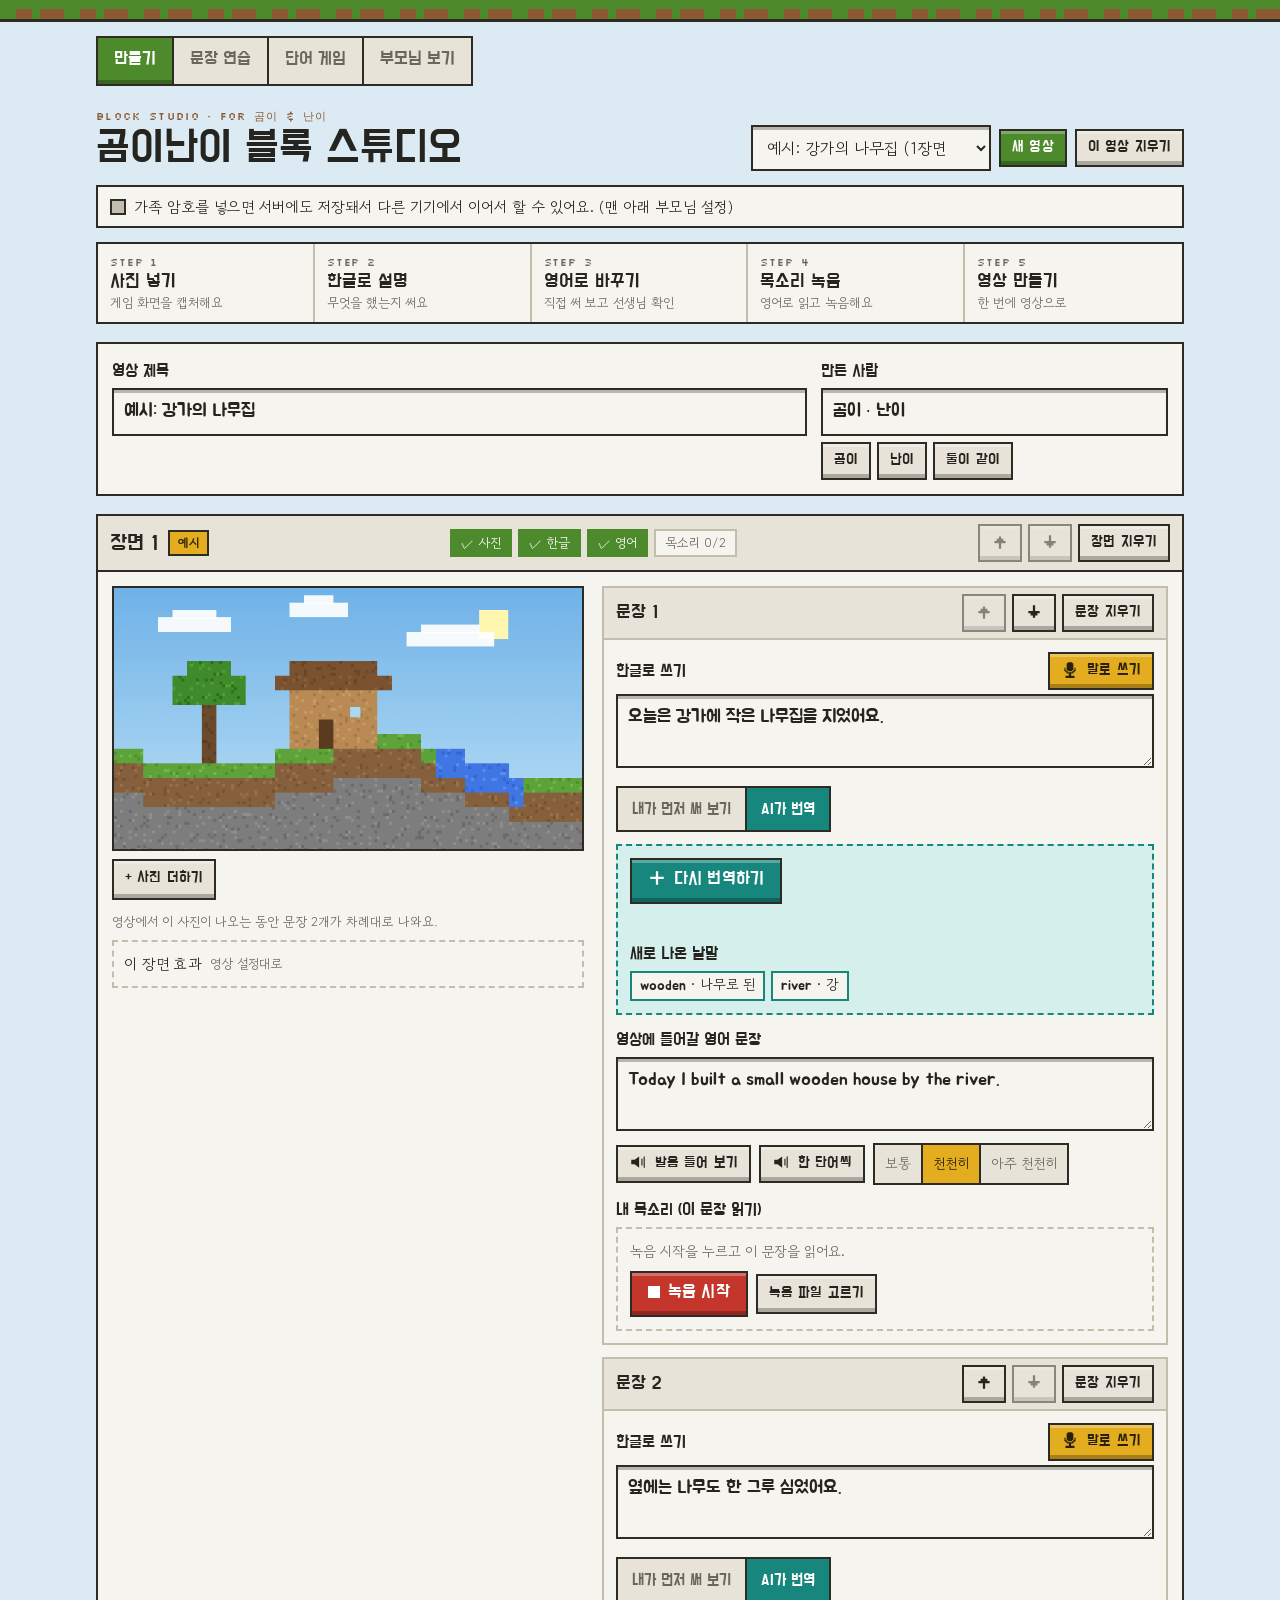
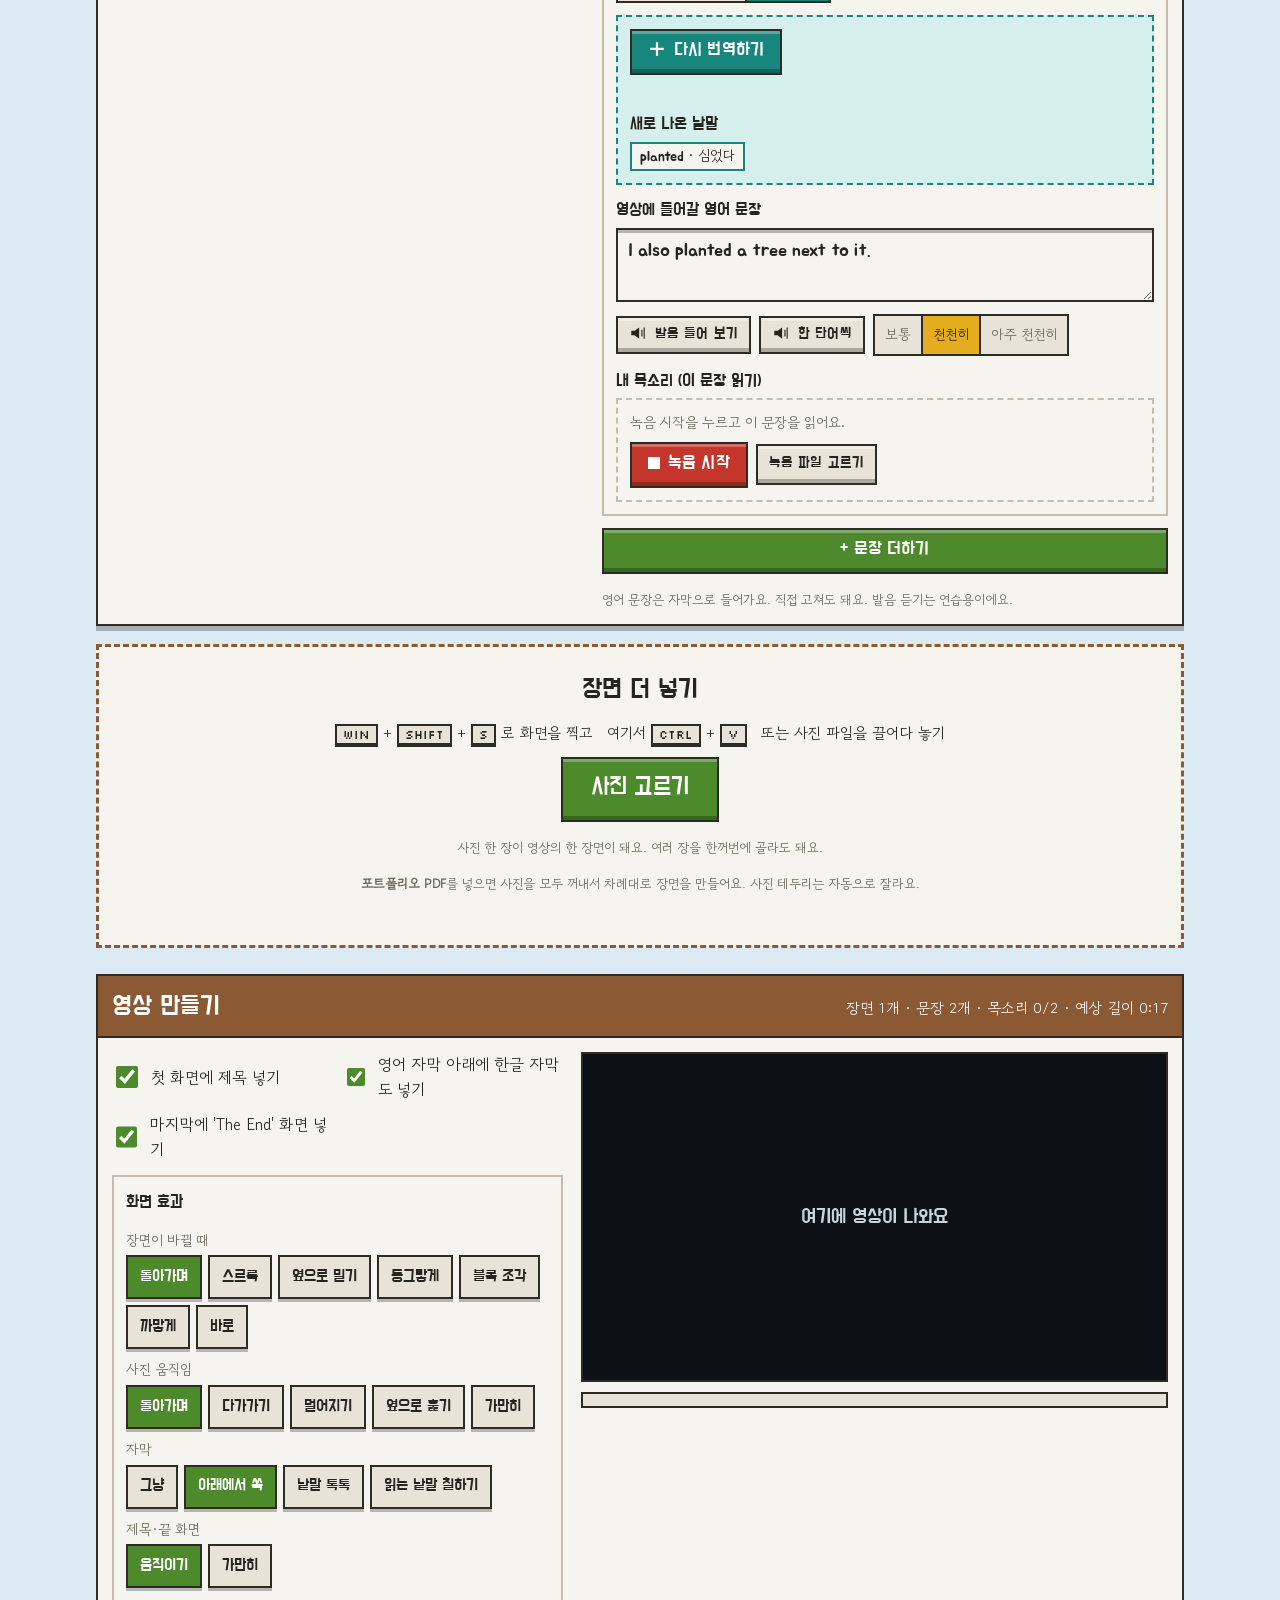
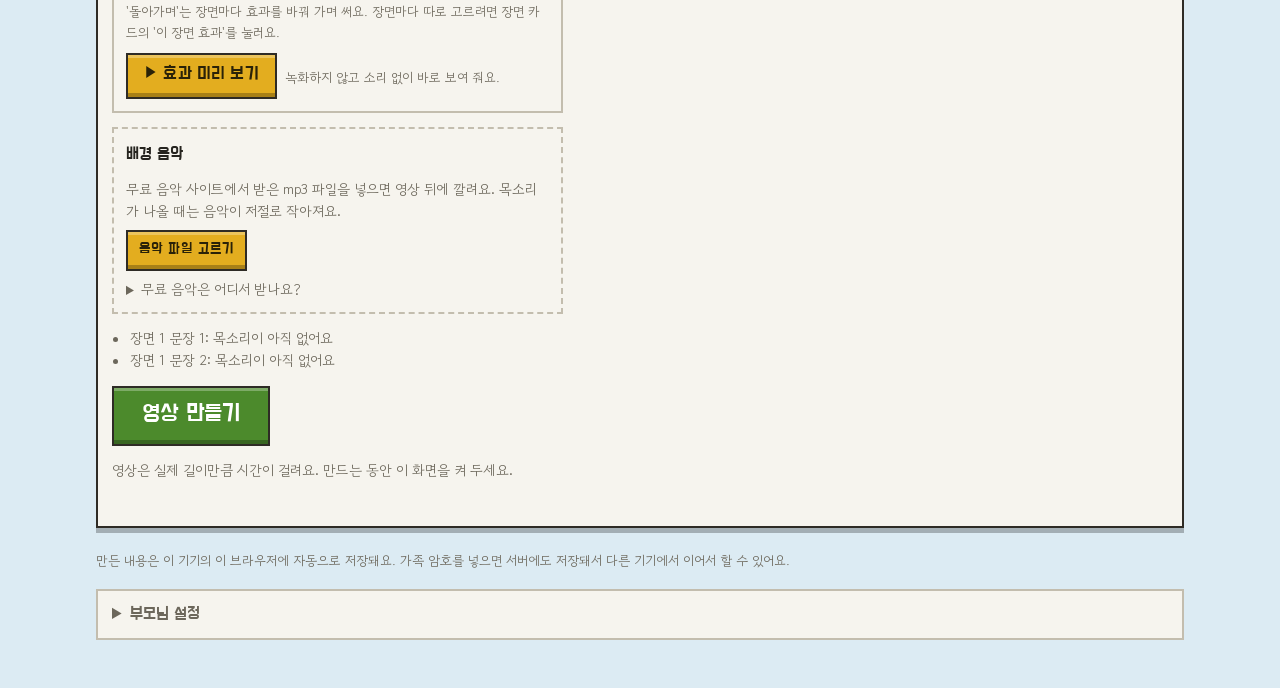
==== commit db76b55a: "영상 화면 효과: 장면 넘김 6종·사진 움직임·자막 효과·제목/끝 화면 움직임, 장면별 고르기, 효과 미리 보기 Co-Authored-By: Claude Opus 5.5 <nore" ====
--- a/index.html
+++ b/index.html
@@ -112,6 +112,19 @@
           <label><input type="checkbox" id="optEnd"> 마지막에 'The End' 화면 넣기</label>
         </div>
 
+        <div class="fx" id="fxBox">
+          <div class="lab">화면 효과</div>
+          <div class="fx-row"><span class="fx-lab">장면이 바뀔 때</span><div class="fx-seg" data-fx="trans" role="group" aria-label="장면이 바뀔 때"></div></div>
+          <div class="fx-row"><span class="fx-lab">사진 움직임</span><div class="fx-seg" data-fx="move" role="group" aria-label="사진 움직임"></div></div>
+          <div class="fx-row"><span class="fx-lab">자막</span><div class="fx-seg" data-fx="sub" role="group" aria-label="자막 효과"></div></div>
+          <div class="fx-row"><span class="fx-lab">제목·끝 화면</span><div class="fx-seg" data-fx="cards" role="group" aria-label="제목·끝 화면 효과"></div></div>
+          <p class="hint">'돌아가며'는 장면마다 효과를 바꿔 가며 써요. 장면마다 따로 고르려면 장면 카드의 '이 장면 효과'를 눌러요.</p>
+          <div class="row">
+            <button class="btn gold" id="fxPreview" type="button">▶ 효과 미리 보기</button>
+            <span class="hint">녹화하지 않고 소리 없이 바로 보여 줘요.</span>
+          </div>
+        </div>
+
         <div class="music" id="music" data-musicdrop>
           <div class="lab">배경 음악</div>
           <div id="musicEmpty">
@@ -189,6 +202,20 @@
       <div class="row">
         <input type="text" id="deviceName" maxlength="20" placeholder="예: 거실 PC, 곰이 태블릿">
       </div>
+      <div class="erase">
+        <label class="lab">모든 기록 지우기</label>
+        <p class="hint">만든 영상(사진·녹음·음악)과 곰이·난이의 연습 기록·에메랄드를 모두 지워요. 지우면 되돌릴 수 없어요. 가족 암호와 기기 이름은 남아요.</p>
+        <button class="btn small red" id="eraseOpen" type="button">모든 기록 지우기…</button>
+        <div class="erase-confirm" id="eraseConfirm" hidden>
+          <p class="hint" id="eraseHint"></p>
+          <div class="row">
+            <input type="text" id="eraseWord" autocomplete="off" placeholder="지우기" aria-label="확인 글자">
+            <button class="btn small red" id="eraseGo" type="button" disabled>정말 모두 지우기</button>
+            <button class="btn small" id="eraseCancel" type="button">그만두기</button>
+          </div>
+        </div>
+        <p class="status" id="eraseStatus" role="status"></p>
+      </div>
     </div>
   </details>
 </div>
--- a/css/style.css
+++ b/css/style.css
@@ -21,6 +21,10 @@
   --on-color: #ffffff;
   --shade: rgba(0, 0, 0, .26);
   --shine: rgba(255, 255, 255, .28);
+  /* 인쇄용 종이(다크 모드에서도 흰 종이) */
+  --paper: #ffffff; --paper-ink: #151515; --paper-line: #6b6b6b; --paper-soft: #efefef;
+  /* 발표 테스트 메달 */
+  --medal-silver: #c3c9d1; --medal-bronze: #c4874d;
   /* 단어 광산: 돌·광물·하늘 */
   --stone: #8f8c85; --stone-dark: #6b6862; --stone-hi: #aeaba3;
   --ore-diamond: #4fd0dc; --ore-coal: #232220; --ore-iron: #e4c29c;
@@ -102,6 +106,7 @@
 .btn.grass { background: var(--grass); color: var(--on-color); }
 .btn.red { background: var(--redstone); color: var(--on-color); }
 .btn.gold { background: var(--gold); color: var(--gold-ink); }
+.btn.emerald { background: #229954; color: var(--on-color); }
 .btn.small { font-size: 15px; min-height: 38px; padding: 5px 11px 8px; }
 .btn.big { font-size: 24px; min-height: 60px; padding: 10px 28px 14px; }
 .btn svg { width: 18px; height: 18px; flex: none; }
@@ -208,9 +213,32 @@
 .speed button[aria-pressed="true"] { background: var(--gold); color: var(--gold-ink); }
 @media (pointer: coarse) { .speed button { min-height: 46px; } }
 .follow { margin: 0; padding: 10px 12px; background: var(--panel); border: 2px solid var(--helper-edge); font-family: var(--f-kid); font-size: 24px; line-height: 1.6; display: flex; flex-wrap: wrap; gap: 4px 10px; }
-.follow span { padding: 0 4px; border-bottom: 3px solid transparent; transition: background-color .12s; }
-.follow span.now { background: var(--gold); color: var(--gold-ink); border-bottom-color: var(--edge); }
-@media (prefers-reduced-motion: reduce) { .follow span { transition: none; } }
+.follow span, .follow .fw { padding: 0 4px; border-bottom: 3px solid transparent; transition: background-color .12s; }
+/* 낱말 버튼: 누르면 그 낱말만 들린다 */
+.follow .fw { font: inherit; color: inherit; background: var(--panel-2); border: 2px solid var(--line); border-bottom-width: 4px; padding: 0 8px; min-height: 44px; cursor: pointer; }
+.follow .fw:hover { border-color: var(--helper-edge); }
+.follow .fw:focus-visible { outline: 3px solid var(--helper-edge); outline-offset: 2px; }
+.follow .fw:active { transform: translateY(2px); border-bottom-width: 2px; }
+.follow span.now, .follow .fw.now { background: var(--gold); color: var(--gold-ink); border-color: var(--edge); }
+.fw-hint { margin: 0; align-self: center; }
+@media (prefers-reduced-motion: reduce) { .follow span, .follow .fw { transition: none; } .follow .fw:active { transform: none; } }
+
+/* 화면 효과 고르기 */
+.fx { border: 2px solid var(--line); padding: 12px; display: grid; gap: 10px; background: var(--panel); }
+.fx-row { display: grid; gap: 4px; }
+.fx-lab { font-size: 14px; color: var(--muted); }
+.fx-seg { display: flex; flex-wrap: wrap; gap: 6px; }
+.fx-seg button { font: inherit; font-family: var(--f-display); font-size: 16px; min-height: 44px; padding: 4px 12px 6px; cursor: pointer;
+  background: var(--panel-2); color: var(--ink); border: 2px solid var(--edge); box-shadow: 0 3px 0 var(--shade); }
+.fx-seg button.on { background: var(--grass); color: var(--on-color); }
+.fx-seg button:focus-visible { outline: 3px solid var(--helper-edge); outline-offset: 2px; }
+@media (pointer: coarse) { .fx-seg button { min-height: 48px; } }
+.scene-fx { border: 2px dashed var(--line); background: var(--panel); padding: 6px 10px; }
+.scene-fx[open] { border-style: solid; display: grid; gap: 8px; padding-bottom: 10px; }
+.scene-fx summary { cursor: pointer; font-size: 15px; min-height: 32px; display: flex; align-items: center; gap: 8px; flex-wrap: wrap; }
+.scene-fx-now { color: var(--muted); font-size: 13px; }
+.scene-fx label { display: grid; gap: 4px; font-size: 14px; color: var(--muted); }
+.scene-fx select { font: inherit; font-size: 16px; min-height: 40px; color: var(--ink); background: var(--panel-2); border: 2px solid var(--edge); max-width: 100%; }
 
 /* 배경 음악 */
 .music { border: 2px dashed var(--line); padding: 12px; display: grid; gap: 8px; background: var(--panel); }
@@ -281,6 +309,9 @@
 .bar { height: 16px; border: 2px solid var(--edge); background: var(--panel-2); margin-top: 10px; }
 .bar i { display: block; height: 100%; width: 0; background: repeating-linear-gradient(90deg, var(--grass) 0 12px, var(--grass-hi) 12px 16px); }
 .note { font-size: 14px; color: var(--muted); margin: 0; }
+.erase { margin-top: 18px; padding-top: 14px; border-top: 2px dashed var(--line); }
+.erase-confirm { margin-top: 8px; }
+.erase-confirm input { max-width: 140px; }
 .storage-note { font-size: 13px; color: var(--muted); padding-block: 10px 0; }
 
 .drop-overlay { position: fixed; inset: 0; background: rgba(20, 30, 20, .55); display: grid; place-items: center; z-index: 50; pointer-events: none; }
@@ -314,11 +345,14 @@
 .learn-filter { gap: 10px; }
 .learn-filter .lab { margin: 0; }
 .learn-filter select { max-width: 100%; }
-.sent-list summary { cursor: pointer; color: var(--muted); }
+.sent-list summary { cursor: pointer; color: var(--muted); font-family: var(--f-display); font-size: 17px; }
+.sent-list-bar { margin: 8px 0 10px; display: flex; justify-content: flex-end; }
 .sent-list ul { list-style: none; margin: 8px 0 0; padding: 0; display: grid; gap: 6px; }
-.sent-list li { display: grid; grid-template-columns: auto minmax(0, 1fr); gap: 2px 10px; padding: 6px 8px; border: 2px solid var(--line); background: var(--panel); align-items: center; }
-.sent-list li .ko { grid-column: 2; font-size: 13px; color: var(--muted); }
-.sent-list li .en { font-family: var(--f-kid); font-size: 17px; }
+.sent-list li { display: grid; grid-template-columns: auto minmax(0, 1fr) auto; gap: 4px 10px; padding: 6px 10px; border: 2px solid var(--line); background: var(--panel); align-items: center; }
+.sent-list-text { display: grid; gap: 2px; min-width: 0; }
+.sent-list li .ko { font-size: 13px; color: var(--muted); }
+.sent-list li .en { font-family: var(--f-kid); font-size: 18px; }
+.sent-list-tools { display: flex; align-items: center; gap: 6px; }
 .boxes { display: inline-flex; gap: 2px; grid-row: span 2; }
 .boxes i { width: 10px; height: 10px; border: 2px solid var(--edge); background: var(--panel-2); }
 .boxes i.on { background: var(--grass-hi); }
@@ -376,6 +410,63 @@
   padding: 0 6px; cursor: pointer; min-height: 44px; }
 .mask.peek { color: var(--gold-ink); background: var(--gold); letter-spacing: 0; }
 
+/* ---------- 모든 문장 한꺼번에 보기 ---------- */
+.all-view { background: var(--panel); border: 2px solid var(--edge); box-shadow: 0 5px 0 var(--shade); padding: 18px; display: grid; gap: 16px; }
+.all-header { display: grid; gap: 12px; border-bottom: 2px solid var(--line); padding-bottom: 14px; }
+.all-title-row { display: flex; align-items: center; justify-content: space-between; gap: 12px; flex-wrap: wrap; }
+.all-title-row h2 { margin: 0; font-family: var(--f-display); font-weight: 400; font-size: clamp(24px, 4.5vw, 32px); line-height: 1.1; }
+.all-count-badge { font-family: var(--f-display); font-size: 16px; padding: 4px 12px; background: var(--panel-2); border: 2px solid var(--edge); color: var(--muted); }
+.all-toolbar { display: flex; align-items: center; justify-content: space-between; gap: 10px; flex-wrap: wrap; }
+.all-filter-group { display: flex; gap: 8px; align-items: center; flex-wrap: wrap; flex: 1 1 300px; }
+.all-filter-group select { max-width: 220px; }
+.all-filter-group input[type="search"] { flex: 1; min-width: 160px; max-width: 320px; font-size: 15px; }
+.all-action-group { display: flex; gap: 8px; align-items: center; flex-wrap: wrap; }
+#allAutoPlay.playing { animation: blink 1s steps(2) infinite; }
+
+/* 한 줄에 카드 하나: 왼쪽 큰 사진 | 오른쪽 문장(영어는 한 줄로) */
+.all-grid { display: grid; grid-template-columns: 1fr; gap: 14px; }
+.all-card { background: var(--panel-2); border: 2px solid var(--edge); box-shadow: 0 4px 0 var(--shade); display: grid; grid-template-columns: minmax(220px, 320px) minmax(0, 1fr); position: relative; transition: transform .12s, box-shadow .12s; }
+.all-card-main { display: flex; flex-direction: column; min-width: 0; }
+.all-card:hover { transform: translateY(-2px); }
+.all-card.now-playing { outline: 4px solid var(--gold); outline-offset: -1px; background: var(--gold-soft); box-shadow: 0 0 16px rgba(227, 173, 31, .6); transform: scale(1.01); }
+
+.all-card-top { display: flex; justify-content: space-between; align-items: center; padding: 6px 10px; background: var(--panel); border-bottom: 2px solid var(--line); font-size: 13px; gap: 8px; }
+.all-card-tags { display: flex; align-items: center; gap: 6px; min-width: 0; }
+.all-num { font-family: var(--f-pixel); font-size: 12px; padding: 1px 6px; background: var(--shade); color: var(--on-color); }
+.all-proj-tag { color: var(--muted); white-space: nowrap; overflow: hidden; text-overflow: ellipsis; max-width: 130px; font-size: 13px; }
+.all-box-badge { display: flex; align-items: center; gap: 6px; }
+.all-box-name { font-family: var(--f-display); font-size: 14px; color: var(--muted); }
+.all-box-badge.master .all-box-name { color: var(--grass); font-weight: bold; }
+
+.all-card-body { padding: 12px 14px; flex: 1; display: grid; align-content: center; }
+.all-card-thumb { width: 100%; height: 100%; min-height: 150px; aspect-ratio: 16 / 10; border-right: 2px solid var(--edge); background: #0d1014; display: grid; place-items: center; overflow: hidden; }
+.all-card-thumb img { width: 100%; height: 100%; object-fit: cover; display: block; }
+.all-card-thumb.no-img { font-size: 40px; background: var(--panel); }
+
+.all-card-content { display: grid; gap: 6px; min-width: 0; }
+.all-card-en { margin: 0; font-family: var(--f-kid); font-size: 27px; line-height: 1.3; white-space: nowrap; overflow-x: auto; scrollbar-width: thin; padding-bottom: 2px; }
+/* 좁은 화면: 사진을 위에 크게, 문장은 줄을 바꿔서 */
+@media (max-width: 700px) {
+  .all-card { grid-template-columns: 1fr; }
+  .all-card-thumb { border-right: 0; border-bottom: 2px solid var(--edge); min-height: 0; max-height: 260px; }
+  .all-card-en { white-space: normal; overflow-wrap: anywhere; font-size: 23px; }
+}
+.all-card-ko { margin: 0; font-size: 17px; color: var(--muted); line-height: 1.35; word-break: keep-all; position: relative; }
+.all-card-ko.masked-ko { background: var(--panel); border: 2px dashed var(--line); padding: 4px 8px; cursor: pointer; border-radius: 0; min-height: 32px; display: flex; align-items: center; }
+.all-card-ko.masked-ko .ko-text { visibility: hidden; }
+.all-card-ko.masked-ko .ko-peek-hint { display: inline-block; position: absolute; inset: 0; text-align: center; line-height: 30px; font-size: 13px; color: var(--muted); font-family: var(--f-display); }
+.all-card-ko.masked-ko.revealed .ko-text { visibility: visible; }
+.all-card-ko.masked-ko.revealed .ko-peek-hint { display: none; }
+
+.all-card-words { display: flex; flex-wrap: wrap; gap: 4px; margin-top: 2px; }
+.all-word-tag { font-size: 12px; background: var(--panel); border: 1px solid var(--line); padding: 1px 6px; color: var(--muted); }
+
+.all-card-footer { display: flex; justify-content: space-between; align-items: center; padding: 8px 10px; background: var(--panel); border-top: 2px solid var(--line); gap: 6px; flex-wrap: wrap; }
+.all-audio-btns, .all-act-btns { display: flex; gap: 5px; align-items: center; }
+
+.all-empty { grid-column: 1 / -1; padding: 40px 20px; text-align: center; border: 2px dashed var(--line); background: var(--panel); display: grid; gap: 12px; justify-items: center; font-size: 18px; color: var(--muted); font-family: var(--f-display); }
+.all-footer-bar { display: flex; justify-content: center; margin-top: 8px; }
+
 /* ==========================================================
    단어 게임 (words.html) — 게임기처럼: 큰 게임 판에서 바로 시작,
    문제는 간판, 보기는 색이 다른 큰 블록. 색은 위 토큰만 쓴다.
@@ -389,6 +480,22 @@
 .gem-ico, .wg-gems i { display: inline-block; width: 18px; height: 22px; background: linear-gradient(135deg, var(--grass-hi) 0 45%, var(--grass) 45%);
   clip-path: polygon(50% 0, 100% 28%, 100% 72%, 50% 100%, 0 72%, 0 28%); }
 
+.wg-bgm-btn {
+  font-family: var(--f-display);
+  font-size: 15px;
+  background: var(--panel);
+  border: 2px solid var(--edge);
+  color: var(--ink);
+  padding: 4px 12px;
+  min-height: 38px;
+  cursor: pointer;
+  box-shadow: inset 0 -3px 0 var(--shade);
+  transition: transform .1s, background .12s;
+}
+.wg-bgm-btn:hover { filter: brightness(1.06); }
+.wg-bgm-btn:active { transform: translateY(2px); box-shadow: none; }
+.wg-bgm-btn.muted { opacity: .7; background: var(--panel-2); color: var(--muted); }
+
 .wg-msg { margin: 0 0 16px; padding: 12px 16px; font-family: var(--f-kid); font-size: 21px; background: var(--gold-soft); border: 2px solid var(--edge); }
 .wg-msg[hidden] { display: none; }
 
@@ -406,24 +513,30 @@
   background: var(--gold); border: 3px solid var(--edge); box-shadow: inset 0 -6px 0 var(--shade), inset 0 4px 0 var(--shine); transform: translateY(-8px) rotate(-8deg); }
 .wg-art-match i.b { background: var(--panel); color: var(--helper-edge); transform: translateY(-14px); }
 .wg-art-match i:last-child { transform: translateY(-8px) rotate(8deg); }
-.wg-art-quiz { gap: 14px; }
-.wg-art-quiz .sign { font-family: var(--f-kid); font-size: 32px; padding: 6px 16px 8px; background: var(--panel); border: 3px solid var(--edge); transform: translateY(-10px);
-  box-shadow: 0 5px 0 var(--dirt); }
-.wg-art-quiz .ops { display: grid; grid-template-columns: repeat(2, 26px); gap: 5px; transform: translateY(-10px); }
-.wg-art-quiz .ops i { width: 26px; height: 20px; border: 2px solid var(--edge); background: var(--grass); }
-.wg-art-quiz .ops i:nth-child(2) { background: var(--helper-edge); }
-.wg-art-quiz .ops i:nth-child(3) { background: var(--gold); }
-.wg-art-quiz .ops i:nth-child(4) { background: var(--dirt); }
+
+
+/* 게임 빠르기 선택 */
+.wg-speed-row { display: flex; align-items: center; gap: 8px; margin-top: 2px; }
+.wg-speed-lab { font-family: var(--f-display); font-size: 15px; color: var(--muted); }
+.wg-speed-picks { display: inline-flex; border: 2px solid var(--edge); background: var(--panel-2); }
+.wg-speed-picks .sp-btn {
+  font-family: var(--f-display); font-size: 15px; border: 0; padding: 4px 10px; min-height: 36px;
+  background: transparent; color: var(--muted); cursor: pointer; transition: background .12s, color .12s;
+}
+.wg-speed-picks .sp-btn + .sp-btn { border-left: 2px solid var(--edge); }
+.wg-speed-picks .sp-btn.on { background: var(--gold); color: var(--gold-ink); font-weight: 700; }
+@media (pointer: coarse) { .wg-speed-picks .sp-btn { min-height: 42px; padding: 4px 12px; } }
 
 /* 게임 판의 시작 버튼: 누르면 바로 시작 */
 .wg-go { display: flex; flex-wrap: wrap; gap: 8px; margin-top: 4px; }
 .wg-go button { flex: 1 1 0; min-width: 118px; white-space: nowrap; min-height: 58px; padding: 8px 10px 12px; font-family: var(--f-display); font-size: 21px; cursor: pointer;
   border: 3px solid var(--edge); box-shadow: inset 0 -5px 0 var(--shade), inset 0 4px 0 var(--shine); }
 .g-match .wg-go button { background: var(--gold); color: var(--gold-ink); }
-.g-quiz .wg-go button { background: var(--helper-edge); color: var(--on-color); }
 .g-mine .wg-go button { background: var(--stone-dark); color: var(--on-color); }
 .g-night .wg-go button { background: var(--ghost-dark); color: var(--on-color); }
 .g-cart .wg-go button { background: var(--dirt); color: var(--on-color); }
+.g-craft .wg-go button { background: #8e5828; color: var(--on-color); }
+.g-world .wg-go button { background: #1c6d7a; color: var(--on-color); }
 /* 새 게임 판: 맨 위에 넓게(그림 | 글·버튼) */
 .wg-games .wide { grid-column: 1 / -1; grid-template-columns: minmax(240px, 360px) 1fr; column-gap: 20px; }
 .wg-games .wide > :not(.wg-art) { grid-column: 2; }
@@ -703,17 +816,18 @@
 .ng-hearts i.lost svg { fill: var(--line); opacity: .6; }
 .ng-count { font-family: var(--f-display); font-size: 22px; }
 .ng-count + .wg-quit { margin-left: auto; }
-.ng-field { --hz: 44%; position: relative; height: 380px; overflow: hidden; border: 3px solid var(--edge); box-shadow: 0 7px 0 var(--shade);
-  background:
-    radial-gradient(circle at 12% 18%, var(--moon) 0 1.5px, transparent 2px), radial-gradient(circle at 34% 9%, var(--moon) 0 1px, transparent 1.5px),
-    radial-gradient(circle at 47% 26%, var(--moon) 0 1.5px, transparent 2px), radial-gradient(circle at 63% 12%, var(--moon) 0 1px, transparent 1.5px),
-    radial-gradient(circle at 78% 30%, var(--moon) 0 1.5px, transparent 2px), radial-gradient(circle at 90% 8%, var(--moon) 0 1px, transparent 1.5px),
-    radial-gradient(circle at 24% 38%, var(--moon) 0 1px, transparent 1.5px), radial-gradient(circle at 55% 40%, var(--moon) 0 1px, transparent 1.5px),
-    linear-gradient(var(--night-top), var(--night-low) var(--hz), var(--night-grass) var(--hz) calc(var(--hz) + 4%), var(--night-field) calc(var(--hz) + 4%)); }
-.ng-field::before { content: ''; position: absolute; inset: 0; pointer-events: none; opacity: 0; transition: opacity 1.4s ease;
-  background: linear-gradient(var(--dawn-top), var(--dawn) var(--hz), var(--grass-hi) var(--hz) calc(var(--hz) + 4%), var(--grass) calc(var(--hz) + 4%)); }
-.ng-field.dawn::before { opacity: 1; }
-.ng-field::after { content: ''; position: absolute; inset: 0; pointer-events: none; z-index: 8; opacity: 0; box-shadow: inset 0 0 0 10px var(--redstone); }
+.ng-field { position: relative; height: 380px; overflow: hidden; border: 3px solid var(--edge); box-shadow: 0 7px 0 var(--shade); background: #182844; }
+.ng-field.hurt { animation: ng-field-shake .4s ease-out; }
+@keyframes ng-field-shake { 0%, 100% { transform: none; } 20% { transform: translate(-5px, 3px); } 40% { transform: translate(5px, -3px); } 60% { transform: translate(-3px, 2px); } 80% { transform: translate(3px, -1px); } }
+.ng-canvas3d { position: absolute; inset: 0; width: 100%; height: 100%; display: block; outline: none; }
+.ng-signs { position: absolute; inset: 0; pointer-events: none; z-index: 5; overflow: hidden; }
+.ng-sign3d { position: absolute; font-family: var(--f-kid); font-size: 21px; line-height: 1.15; padding: 4px 12px 6px; max-width: 170px; text-align: center; overflow-wrap: anywhere;
+  background: #c89552; color: #1e1206; border: 2px solid #543516; box-shadow: inset 1px 1px 0 #fad596, inset -2px -2px 0 #7e4d1e, 0 5px 0 rgba(0,0,0,0.6);
+  pointer-events: none; cursor: default; user-select: none; transform-origin: center bottom; will-change: transform, left, top; transition: background .12s, border-color .12s; }
+.ng-sign3d::after { content: ''; position: absolute; bottom: -6px; left: 50%; transform: translateX(-50%); width: 4px; height: 6px; background: #543516; }
+.ng-sign3d.hit { background: #e04545; color: #fff; border-color: #7a1515; box-shadow: 0 0 14px #ff2222; }
+.ng-crosshair { position: absolute; top: 50%; left: 50%; transform: translate(-50%, -50%); font-family: monospace; font-size: 24px; line-height: 1; color: rgba(255, 255, 255, 0.4); text-shadow: 0 0 1px #000; pointer-events: none; z-index: 4; user-select: none; }
+.ng-field::after { content: ''; position: absolute; inset: 0; pointer-events: none; z-index: 8; opacity: 0; box-shadow: inset 0 0 0 12px var(--redstone), inset 0 0 32px rgba(255, 30, 30, 0.45); }
 .ng-field.hurt::after { animation: ng-hurt .5s ease-out; }
 @keyframes ng-hurt { 20% { opacity: 1; } }
 .ng-moon { position: absolute; z-index: 1; top: 8%; left: calc(4% + var(--p, 0) * 78%); width: 44px; height: 44px; transition: left .6s ease;
@@ -728,8 +842,64 @@
 .ng-mob .ng-creature { width: 44px; height: 66px; display: block; filter: drop-shadow(2px 2px 0 var(--shade)); }
 .ng-mob.lane0 .ng-creature { width: 38px; height: 57px; }
 .ng-mob.lane2 .ng-creature { width: 50px; height: 75px; }
-.ng-sign { font-family: var(--f-kid); font-size: 22px; line-height: 1.1; padding: 1px 8px 3px; max-width: 150px; text-align: center; overflow-wrap: anywhere;
-  background: var(--panel); color: var(--ink); border: 2px solid var(--edge); box-shadow: 0 3px 0 var(--dirt); }
+.ng-sign { font-family: var(--f-kid); font-size: 22px; line-height: 1.1; padding: 3px 10px 5px; max-width: 150px; text-align: center; overflow-wrap: anywhere;
+  background: #b8945f; color: #201509; border: 2px solid #543d1f; box-shadow: inset 1px 1px 0 #d9b882, inset -2px -2px 0 #4a3418, 0 3px 0 rgba(0,0,0,0.4); position: relative; }
+.ng-sign::after { content: ''; position: absolute; bottom: -5px; left: 50%; transform: translateX(-50%); width: 3px; height: 5px; background: #543d1f; }
+.ng-mob.hit-flash .ng-creature { filter: drop-shadow(0 0 10px #ff2222) brightness(1.3) saturate(2.5); transform: scale(0.95) translateX(-4px); transition: transform 0.08s ease-out, filter 0.08s ease-out; }
+
+/* 마인크래프트 3D 몹 애니메이션 */
+.ng-mob .mc-leg-near { transform-origin: 10px 25px; animation: mc-leg-near-walk 0.75s ease-in-out infinite alternate; }
+.ng-mob .mc-leg-far { transform-origin: 14px 25px; animation: mc-leg-far-walk 0.75s ease-in-out infinite alternate; }
+@keyframes mc-leg-near-walk { 0% { transform: rotate(-16deg); } 100% { transform: rotate(16deg); } }
+@keyframes mc-leg-far-walk { 0% { transform: rotate(16deg); } 100% { transform: rotate(-16deg); } }
+
+/* 좀비 양팔: 앞으로 뻗은 채 미세 흔들림 */
+.ng-creature.zombie .mc-arm-near { transform-origin: 8px 16px; animation: mc-zombie-arm-near 0.8s ease-in-out infinite alternate; }
+.ng-creature.zombie .mc-arm-far { transform-origin: 14px 15px; animation: mc-zombie-arm-far 0.8s ease-in-out infinite alternate; }
+@keyframes mc-zombie-arm-near { 0% { transform: rotate(-3deg); } 100% { transform: rotate(4deg); } }
+@keyframes mc-zombie-arm-far { 0% { transform: rotate(3deg); } 100% { transform: rotate(-4deg); } }
+
+/* 스켈레톤 활 조준 호흡 */
+.ng-creature.skeleton .mc-arm-near { transform-origin: 8px 16px; animation: mc-skel-aim 1.2s ease-in-out infinite alternate; }
+@keyframes mc-skel-aim { 0% { transform: rotate(-2deg); } 100% { transform: rotate(3deg); } }
+
+/* 크리퍼 4족 보행 */
+.ng-creature.creeper .mc-leg-front-near, .ng-creature.creeper .mc-leg-rear-far { transform-origin: 18px 28px; animation: mc-creeper-leg1 0.6s ease-in-out infinite alternate; }
+.ng-creature.creeper .mc-leg-front-far, .ng-creature.creeper .mc-leg-rear-near { transform-origin: 10px 28px; animation: mc-creeper-leg2 0.6s ease-in-out infinite alternate; }
+@keyframes mc-creeper-leg1 { 0% { transform: rotate(-14deg); } 100% { transform: rotate(14deg); } }
+@keyframes mc-creeper-leg2 { 0% { transform: rotate(14deg); } 100% { transform: rotate(-14deg); } }
+
+/* 엔더맨 엔더 스파크 입자 */
+.ng-creature.enderman .mc-spark { animation: mc-ender-float 1.2s ease-in-out infinite alternate; }
+.ng-creature.enderman .mc-spark.s1 { animation-delay: 0s; }
+.ng-creature.enderman .mc-spark.s2 { animation-delay: 0.3s; }
+.ng-creature.enderman .mc-spark.s3 { animation-delay: 0.6s; }
+.ng-creature.enderman .mc-spark.s4 { animation-delay: 0.9s; }
+@keyframes mc-ender-float {
+  0% { transform: translate(0, 0) scale(0.8); opacity: 0.3; }
+  50% { transform: translate(1px, -2px) scale(1.2); opacity: 0.9; }
+  100% { transform: translate(-1px, -4px) scale(0.6); opacity: 0.2; }
+}
+
+/* 머리 리듬 흔들림 */
+.ng-mob .mc-head { transform-origin: 12px 14px; animation: mc-head-bob 0.75s ease-in-out infinite alternate; }
+@keyframes mc-head-bob { 0% { transform: rotate(-2deg); } 100% { transform: rotate(2deg); } }
+
+/* 바닥 그림자 호흡 */
+.mc-shadow { transform-origin: 13px 37.5px; animation: mc-shadow-scale 0.75s ease-in-out infinite alternate; }
+@keyframes mc-shadow-scale { 0% { transform: scale(0.94); opacity: 0.3; } 100% { transform: scale(1.04); opacity: 0.42; } }
+
+@media (prefers-reduced-motion: reduce) {
+  .ng-mob .mc-leg-near, .ng-mob .mc-leg-far,
+  .ng-creature.zombie .mc-arm-near, .ng-creature.zombie .mc-arm-far,
+  .ng-creature.skeleton .mc-arm-near,
+  .ng-creature.creeper .mc-leg-front-near, .ng-creature.creeper .mc-leg-rear-far,
+  .ng-creature.creeper .mc-leg-front-far, .ng-creature.creeper .mc-leg-rear-near,
+  .ng-creature.enderman .mc-spark, .ng-mob .mc-head, .mc-shadow {
+    animation: none;
+  }
+}
+
 .ng-mob.pop .ng-creature { animation: ng-pop .36s ease-out forwards; }
 .ng-mob.pop .ng-sign, .ng-mob.bump .ng-sign { transition: opacity .3s; opacity: 0; }
 .ng-mob.bump .ng-creature { animation: ng-bump .36s ease-in forwards; }
@@ -769,6 +939,8 @@
   .ng-mob.lane0 .ng-creature { width: 28px; height: 42px; }
   .ng-mob.lane2 .ng-creature { width: 40px; height: 60px; }
   .ng-sign { font-size: 18px; max-width: 110px; }
+  .ng-sign3d { font-size: 17px; padding: 3px 8px 5px; }
+  .ng-crosshair { font-size: 20px; }
   .ng-opts { grid-template-columns: repeat(2, minmax(0, 1fr)); gap: 8px; }
   .ng-opt { min-height: 64px; font-size: 22px; }
   .ng-play { grid-template-columns: 1fr; gap: 8px; }
@@ -1046,6 +1218,17 @@
 .parent-sync-info span { color: var(--muted); }
 .parent-empty { margin: 0; padding: 16px; text-align: center; color: var(--muted); font-size: 15px; }
 
+/* 학습 데이터 초기화 카드 */
+.parent-reset-card { border-color: var(--edge); }
+.parent-reset-box { display: grid; gap: 12px; }
+.parent-reset-desc { margin: 0; font-size: 15px; color: var(--ink); line-height: 1.5; }
+.parent-keep-badge { display: inline-block; margin-top: 6px; padding: 4px 10px; background: rgba(76, 138, 44, 0.15); border: 1px solid var(--grass); border-radius: 4px; color: var(--grass); font-size: 14px; }
+.parent-reset-actions { display: flex; flex-direction: column; gap: 8px; }
+.parent-reset-confirm { background: var(--panel-2); border: 2px dashed var(--redstone); padding: 12px 14px; display: grid; gap: 8px; }
+.parent-reset-confirm .confirm-msg { font-size: 14px; color: var(--ink); }
+.parent-reset-confirm .row { display: flex; gap: 8px; flex-wrap: wrap; align-items: center; }
+.parent-reset-confirm input { min-height: 38px; font-size: 15px; width: 140px; }
+
 @media (prefers-reduced-motion: reduce) {
   .cart-me .cart-svg, .cart-me.hop, .cart-field.crash .cart-me, .cart-field.crash::after, .cart-block, .cart-sign.right b { animation: none; }
   .ng-mob.pop .ng-creature, .ng-mob.bump .ng-creature, .ng-field.hurt::after, .ng-field.hurt .ng-house, .ng-opt.swap .lbl { animation: none; }
@@ -1067,3 +1250,714 @@
 .wg-art-cart .wheel-turn { transform-box: fill-box; transform-origin: center; animation: cart-wheel-preview 1.4s linear infinite; }
 @keyframes cart-wheel-preview { to { transform: rotate(360deg); } }
 @media (prefers-reduced-motion: reduce) { .wg-art-cart .wheel-turn, .cart-wall .flame, .cart-wall .flame-core, .cart-wall .torch-glow { animation: none; } .cart-spark { display: none; } }
+
+/* ---------- 조합대 제작소 ---------- */
+.wg-art-craft { background: linear-gradient(#5a391c 0 70%, #3e2612 70%); position: relative; }
+.art-craft-table { display: flex; align-items: center; justify-content: center; gap: 14px; background: #c6c6c6; border: 3px solid var(--edge); box-shadow: inset 2px 2px 0 #fff, inset -2px -2px 0 #555, 0 5px 0 rgba(0,0,0,0.3); padding: 8px 12px; }
+.act-grid { display: grid; grid-template-columns: repeat(3, 16px); gap: 2px; }
+.act-grid i { width: 16px; height: 16px; background: #8b8b8b; border: 1px solid #373737; border-bottom-color: #fff; border-right-color: #fff; display: block; }
+.act-grid i.gem { background: #32cad8; box-shadow: inset 1px 1px 0 #fff, inset -1px -1px 0 #0d5462; }
+.act-grid i.stk { background: #845932; box-shadow: inset 1px 1px 0 #a07246, inset -1px -1px 0 #583c1d; }
+.act-arr { font-family: var(--f-pixel); font-size: 16px; color: #555; }
+.act-out { width: 28px; height: 28px; background: #8b8b8b; border: 2px solid #373737; border-bottom-color: #fff; border-right-color: #fff; display: grid; place-items: center; }
+.act-out svg { width: 22px; height: 22px; }
+
+.wg-craft { max-width: 900px; gap: 12px; }
+.craft-recipe-name { font-family: var(--f-display); font-size: 22px; color: var(--gold); }
+.craft-prog { font-family: var(--f-pixel); font-size: 15px; color: var(--muted); background: var(--panel); border: 2px solid var(--edge); padding: 2px 8px; }
+.craft-count { font-family: var(--f-display); font-size: 18px; color: var(--muted); margin-left: auto; }
+.craft-time { font-family: var(--f-pixel); font-size: 22px; min-width: 52px; text-align: center; padding: 0 8px 2px; background: var(--panel); border: 3px solid var(--edge); font-variant-numeric: tabular-nums; color: var(--gold); }
+.craft-time.low { background: var(--redstone); color: #ffffff; animation: blink 1s steps(2) infinite; }
+.craft-time + .wg-quit { margin-left: 0; }
+
+/* 조합대 상단 작업대 & GUI */
+.craft-table { position: relative; border: 3px solid var(--edge); box-shadow: 0 7px 0 var(--shade); background: #312113 linear-gradient(135deg, rgba(255,255,255,0.04) 25%, transparent 25%, transparent 50%, rgba(255,255,255,0.04) 50%, rgba(255,255,255,0.04) 75%, transparent 75%); background-size: 32px 32px; padding: 16px 14px 20px; display: grid; gap: 14px; justify-items: center; overflow: hidden; }
+
+/* 문제 간판 & 10초 타이머 바 */
+.craft-time-bar { width: 100%; height: 6px; background: rgba(50, 25, 5, 0.45); border-radius: 3px; overflow: hidden; margin-bottom: 4px; box-shadow: inset 0 1px 2px rgba(0,0,0,0.4); }
+.craft-time-fill { height: 100%; width: 100%; background: linear-gradient(90deg, #32cad8, #4de975); transition: width 0.08s linear, background 0.3s ease; }
+.craft-time-bar.low .craft-time-fill { background: #e02020; }
+.craft-prompt-sign {
+  position: relative; z-index: 2; min-width: 240px; max-width: calc(100% - 32px); text-align: center; padding: 6px 20px 8px;
+  background: #b8945f; color: #201509; border: 3px solid #543d1f; box-shadow: inset 1px 1px 0 #d9b882, inset -2px -2px 0 #4a3418, 0 4px 0 rgba(0,0,0,0.3); display: grid; justify-items: center; gap: 2px;
+}
+.craft-prompt-sign.wrong { animation: wg-shake .35s; }
+.craft-prompt-sign small { font-size: 14px; color: #432e14; }
+.craft-prompt-sign b { font-family: var(--f-kid); font-weight: 400; font-size: clamp(34px, 6vw, 48px); line-height: 1.1; overflow-wrap: anywhere; }
+
+/* 마인크래프트 GUI 창 (3x3 + 화살표 + 결과) */
+.craft-gui {
+  background: #c6c6c6; border: 3px solid var(--edge);
+  box-shadow: inset 3px 3px 0 #ffffff, inset -3px -3px 0 #555555, 0 6px 0 rgba(0,0,0,0.35);
+  padding: 12px 18px 16px; display: flex; align-items: center; justify-content: center; gap: 18px; flex-wrap: wrap;
+}
+.craft-gui-title { font-family: var(--f-pixel); font-size: 14px; color: #3f3f3f; display: block; margin-bottom: 6px; }
+
+/* 3x3 격자 */
+.craft-grid { display: grid; grid-template-columns: repeat(3, 56px); grid-template-rows: repeat(3, 56px); gap: 4px; }
+.craft-slot {
+  width: 56px; height: 56px; background: #8b8b8b;
+  border: 3px solid #373737; border-bottom-color: #ffffff; border-right-color: #ffffff;
+  display: grid; place-items: center; position: relative; box-sizing: border-box; overflow: hidden;
+}
+.craft-slot.ghost { background: #7c7c7c; }
+.craft-slot.ghost .slot-ghost-item { opacity: 0.35; filter: grayscale(0.5); transform: scale(0.85); animation: ghost-pulse 1.2s ease-in-out infinite alternate; }
+@keyframes ghost-pulse { 0% { transform: scale(0.8); opacity: 0.25; } 100% { transform: scale(0.95); opacity: 0.5; } }
+.craft-slot.placed { background: #9c9c9c; }
+.craft-slot.placed .mc-item-svg { width: 34px; height: 34px; animation: wg-pop 0.3s ease-out; }
+.craft-slot.pop { animation: slot-sparkle 0.35s ease-out; }
+@keyframes slot-sparkle { 50% { transform: scale(1.08); filter: brightness(1.3); } }
+.slot-lbl { display: none; }
+
+/* 화살표 */
+.craft-arrow-wrap { display: flex; align-items: center; justify-content: center; width: 44px; }
+.craft-arrow { position: relative; width: 38px; height: 26px; display: grid; place-items: center; }
+.craft-arrow-bg { font-family: var(--f-pixel); font-size: 28px; color: #555; line-height: 1; }
+.craft-arrow-fill { position: absolute; left: 0; top: 0; bottom: 0; width: 0%; overflow: hidden; transition: width 0.3s ease; }
+
+/* 결과 슬롯 */
+.craft-output-wrap { display: grid; justify-items: center; gap: 6px; }
+.craft-output-slot {
+  width: 68px; height: 68px; background: #8b8b8b;
+  border: 4px solid #373737; border-bottom-color: #ffffff; border-right-color: #ffffff;
+  display: grid; place-items: center; position: relative; box-sizing: border-box;
+}
+.craft-output-slot.blueprint svg { opacity: 0.25; filter: grayscale(1); transform: scale(0.85); }
+.craft-output-slot.ready {
+  background: #2b1736;
+  border-color: #a042ff;
+  box-shadow: 0 0 14px rgba(160, 66, 255, 0.6), inset 0 0 10px rgba(230, 140, 255, 0.4);
+}
+.craft-output-slot.ready svg { animation: enchant-glint 1.4s ease-in-out infinite alternate; filter: drop-shadow(0 0 4px #e080ff); }
+@keyframes enchant-glint { 0% { transform: scale(1) rotate(0deg); } 100% { transform: scale(1.1) rotate(3deg); } }
+.craft-output-slot.pop { animation: output-pop 0.45s ease-out; }
+@keyframes output-pop { 30% { transform: scale(1.22); } 100% { transform: scale(1); } }
+.craft-output-name { font-family: var(--f-display); font-size: 15px; color: #222; min-height: 18px; text-align: center; }
+
+/* 날아가는 재료 */
+.craft-fly-item { position: absolute; z-index: 9; width: 32px; height: 32px; pointer-events: none; }
+.craft-fly-item svg { width: 100%; height: 100%; }
+
+/* 재료 선택 버튼 4개 */
+.craft-pick { display: grid; grid-template-columns: repeat(2, minmax(0, 1fr)); gap: 12px; }
+.craft-btn {
+  position: relative; min-height: 84px; padding: 12px 14px 14px 54px;
+  font-family: var(--f-kid); font-size: clamp(22px, 3.4vw, 30px); line-height: 1.15; cursor: pointer;
+  background: #d4a373; color: #2b1806; border: 3px solid var(--edge); box-shadow: inset 0 -5px 0 #9c6644, inset 0 4px 0 #eddcd2;
+  text-align: left; overflow-wrap: anywhere;
+}
+.craft-btn .craft-btn-ico { position: absolute; left: 14px; top: 50%; transform: translateY(-50%); width: 30px; height: 30px; }
+.craft-btn .craft-btn-ico svg { width: 100%; height: 100%; display: block; }
+.craft-btn .key { position: absolute; top: 6px; right: 8px; font-family: var(--f-pixel); font-size: 11px; padding: 0 5px; background: rgba(0,0,0,0.3); color: #fff; }
+.craft-btn:hover:not(:disabled) { filter: brightness(1.05); transform: translateY(-2px); }
+.craft-btn:active:not(:disabled) { transform: translateY(3px); box-shadow: inset 0 -2px 0 #9c6644; }
+.craft-btn.right { background: var(--grass); color: #fff; animation: wg-pop .3s ease-out; }
+.craft-btn.wrong { background: var(--redstone); color: #fff; animation: wg-shake .35s; }
+
+/* 하단 핫바 (완성한 전설 아이템 보관함) */
+.craft-hotbar-wrap { background: var(--panel); border: 2px solid var(--edge); padding: 8px 12px; display: grid; gap: 6px; }
+.craft-hotbar-title { font-family: var(--f-display); font-size: 15px; color: var(--muted); }
+.craft-hotbar { list-style: none; margin: 0; padding: 0; display: flex; gap: 8px; flex-wrap: wrap; min-height: 44px; align-items: center; }
+.craft-hotbar-item {
+  display: flex; align-items: center; gap: 6px; background: #c6c6c6; border: 2px solid var(--edge);
+  box-shadow: inset 2px 2px 0 #fff, inset -2px -2px 0 #555; padding: 3px 8px;
+}
+.craft-hotbar-item svg { width: 24px; height: 24px; }
+.craft-hotbar-item b { font-family: var(--f-display); font-size: 15px; color: #222; }
+.craft-hotbar-item.pop { animation: wg-pop .4s ease-out; }
+
+.craft-win-txt { color: #a042ff; font-size: 26px; }
+.craft-over { position: absolute; inset: 0; z-index: 10; background: rgba(0,0,0,0.85); display: grid; place-items: center; color: #fff; font-family: var(--f-display); font-size: 32px; }
+
+@media (max-width: 600px) {
+  .craft-grid { grid-template-columns: repeat(3, 44px); grid-template-rows: repeat(3, 44px); gap: 3px; }
+  .craft-slot { width: 44px; height: 44px; border-width: 2px; }
+  .craft-output-slot { width: 54px; height: 54px; }
+  .craft-gui { gap: 10px; padding: 10px; }
+  .craft-pick { grid-template-columns: 1fr; }
+  .craft-btn { min-height: 64px; font-size: 22px; padding-left: 48px; }
+}
+
+/* =========================================================
+   내 월드 탐험 (실제 마인크래프트 게임 화면 & 1인칭 HUD)
+   ========================================================= */
+.wg-art-world {
+  position: relative;
+  display: flex;
+  align-items: center;
+  justify-content: center;
+}
+
+.world-hud-preview {
+  display: flex;
+  flex-direction: column;
+  align-items: center;
+  gap: 5px;
+  transform: translateY(-4px);
+}
+
+.world-hud-preview .wh-cross {
+  font-style: normal;
+  font-weight: bold;
+  font-size: 20px;
+  color: #fff;
+  text-shadow: 1px 1px 0 #000, -1px -1px 0 #000;
+  line-height: 1;
+}
+
+.world-hud-preview .wh-tip {
+  background: #100010;
+  border: 2px solid #5000ff;
+  box-shadow: 0 0 0 1px #100010;
+  color: #ffff55;
+  padding: 1px 8px;
+  font-family: 'Silkscreen', monospace;
+  font-size: 12px;
+}
+
+.world-hud-preview .wh-hotbar {
+  display: flex;
+  gap: 3px;
+  background: #8b8b8b;
+  padding: 3px;
+  border: 2px solid #1e1e1e;
+}
+
+.world-hud-preview .wh-hotbar i {
+  width: 20px;
+  height: 20px;
+  background: #727272;
+  border: 2px solid #373737;
+  font-style: normal;
+  font-size: 11px;
+  color: #fff;
+  display: grid;
+  place-items: center;
+}
+
+.world-scene-badge {
+  background: rgba(0, 0, 0, 0.45);
+  color: #95f8fd;
+  padding: 4px 10px;
+  border-radius: 6px;
+  font-size: 0.9rem;
+}
+
+.world-viewport {
+  position: relative;
+  width: 100%;
+  height: clamp(300px, 52vh, 430px);
+  background: linear-gradient(180deg, #78a7ff 0%, #a8c8ff 55%, #4b8324 55%, #376318 100%);
+  border: 4px solid #222;
+  border-radius: 12px;
+  overflow: hidden;
+  user-select: none;
+}
+
+.world-real-img {
+  position: absolute;
+  inset: 0;
+  width: 100%;
+  height: 100%;
+  object-fit: cover;
+  z-index: 1;
+  filter: brightness(0.92);
+}
+
+.world-canvas3d {
+  position: absolute;
+  inset: 0;
+  width: 100%;
+  height: 100%;
+  z-index: 2;
+  pointer-events: none;
+}
+
+/* 상단 마인크래프트 보스바 */
+.world-bossbar {
+  position: absolute;
+  top: 10px;
+  left: 50%;
+  transform: translateX(-50%);
+  width: min(380px, 82%);
+  text-align: center;
+  z-index: 5;
+}
+
+.world-boss-title {
+  color: #ff55ff;
+  font-family: 'Silkscreen', sans-serif;
+  font-size: 12px;
+  text-shadow: 2px 2px 0 #2a002a;
+  margin-bottom: 3px;
+}
+
+.world-boss-track {
+  height: 10px;
+  background: #2b092b;
+  border: 2px solid #140314;
+}
+
+.world-boss-fill {
+  height: 100%;
+  background: linear-gradient(180deg, #ff33ff, #990099);
+  transition: width 0.3s ease;
+}
+
+/* 좌측 상단 F3 좌표 오버레이 */
+.world-f3 {
+  position: absolute;
+  top: 10px;
+  left: 10px;
+  background: rgba(0, 0, 0, 0.4);
+  color: #eee;
+  font-size: 11px;
+  padding: 4px 8px;
+  z-index: 5;
+  text-shadow: 1px 1px 0 #000;
+}
+
+/* 정중앙 크로스헤어 */
+.world-crosshair {
+  position: absolute;
+  top: 38%;
+  left: 50%;
+  transform: translate(-50%, -50%);
+  font-size: 24px;
+  font-weight: bold;
+  color: rgba(255, 255, 255, 0.9);
+  text-shadow: 1px 1px 0 #000;
+  z-index: 5;
+  pointer-events: none;
+}
+
+/* 마인크래프트 고유 보라색 테두리 아이템 툴팁 문제창 */
+.world-tooltip {
+  position: absolute;
+  bottom: 34px;
+  left: 50%;
+  transform: translateX(-50%);
+  background: rgba(16, 0, 16, 0.92);
+  border: 3px solid #2c0863;
+  box-shadow: 0 0 0 2px #100010, 0 6px 16px rgba(0, 0, 0, 0.65);
+  padding: 10px 20px;
+  text-align: center;
+  z-index: 6;
+  min-width: min(380px, 88%);
+}
+
+.world-ask {
+  display: block;
+  color: #55ffff;
+  font-size: 0.88rem;
+  margin-bottom: 4px;
+}
+
+.world-word {
+  display: block;
+  color: #ffff55;
+  font-size: clamp(1.35rem, 3.5vw, 1.85rem);
+  text-shadow: 2px 2px 0 #3f3f15;
+}
+
+.world-sent-hint {
+  color: #d0d0d0;
+  font-size: 0.9rem;
+  margin-top: 4px;
+}
+
+/* 우측 하단 1인칭 오른손 다이아 곡괭이 */
+.world-hand {
+  position: absolute;
+  right: 22px;
+  bottom: -12px;
+  width: 115px;
+  height: 115px;
+  z-index: 6;
+  pointer-events: none;
+  transform-origin: bottom right;
+  animation: worldHandBob 2.2s ease-in-out infinite;
+}
+
+@keyframes worldHandBob {
+  0%, 100% { transform: translate(0, 0) rotate(0deg); }
+  50% { transform: translate(-5px, 6px) rotate(-4deg); }
+}
+
+.world-hand.swing {
+  animation: worldHandSwing 0.28s ease-out;
+}
+
+@keyframes worldHandSwing {
+  0% { transform: rotate(0deg); }
+  45% { transform: rotate(-55deg) translate(-18px, -10px); }
+  100% { transform: rotate(0deg); }
+}
+
+/* 하단 XP 경험치 바 */
+.world-xp-wrap {
+  position: absolute;
+  bottom: 8px;
+  left: 50%;
+  transform: translateX(-50%);
+  width: min(420px, 90%);
+  z-index: 6;
+}
+
+.world-xp-lv {
+  position: absolute;
+  top: -16px;
+  left: 50%;
+  transform: translateX(-50%);
+  color: #80ff20;
+  font-family: 'Silkscreen', monospace;
+  font-size: 13px;
+  text-shadow: 2px 0 0 #000, -2px 0 0 #000, 0 2px 0 #000, 0 -2px 0 #000;
+}
+
+.world-xp-bar {
+  height: 9px;
+  background: #1b1b1b;
+  border: 2px solid #000;
+}
+
+.world-xp-fill {
+  height: 100%;
+  width: 20%;
+  background: linear-gradient(90deg, #55ff55, #b4ff55);
+  transition: width 0.25s ease;
+}
+
+/* 오답 시 마인크래프트 피격 효과 */
+.world-viewport.world-hurt {
+  animation: worldHurtShake 0.32s ease;
+  box-shadow: inset 0 0 0 1000px rgba(255, 0, 0, 0.32);
+}
+
+@keyframes worldHurtShake {
+  0%, 100% { transform: rotate(0deg); }
+  30% { transform: rotate(-3deg) translateX(-6px); }
+  70% { transform: rotate(3deg) translateX(6px); }
+}
+
+/* 하단 마인크래프트 핫바 스타일 보기 버튼 */
+.world-hotbar {
+  display: grid;
+  grid-template-columns: repeat(4, 1fr);
+  gap: 6px;
+  background: #8b8b8b;
+  border: 4px solid #1e1e1e;
+  padding: 6px;
+  border-radius: 6px;
+  margin-top: 8px;
+}
+
+.world-slot {
+  position: relative;
+  min-height: 64px;
+  background: #8b8b8b;
+  border-top: 4px solid #373737;
+  border-left: 4px solid #373737;
+  border-right: 4px solid #ffffff;
+  border-bottom: 4px solid #ffffff;
+  color: #fff;
+  font-family: inherit;
+  font-size: clamp(1rem, 2.5vw, 1.25rem);
+  text-shadow: 2px 2px 0 #2b2b2b;
+  padding: 10px 8px 6px;
+  cursor: pointer;
+  display: flex;
+  align-items: center;
+  justify-content: center;
+  word-break: keep-all;
+}
+
+.world-slot:hover {
+  background: #a0a0a0;
+  outline: 3px solid #fff;
+}
+
+.world-slot.good {
+  background: #2e8b2e;
+  color: #ffff55;
+}
+
+.world-slot.bad {
+  background: #a82e2e;
+}
+
+.world-slot-num {
+  position: absolute;
+  top: 4px;
+  left: 6px;
+  font-size: 11px;
+  color: #ddd;
+}
+
+@media (max-width: 600px) {
+  .world-hotbar {
+    grid-template-columns: repeat(2, 1fr);
+  }
+}
+
+/* 콤보 배지 */
+.world-combo-badge {
+  background: linear-gradient(180deg, #ff9900, #cc3300);
+  color: #fff;
+  font-family: 'Silkscreen', monospace;
+  font-size: 13px;
+  padding: 4px 10px;
+  border-radius: 4px;
+  box-shadow: 0 0 8px rgba(255, 120, 0, 0.7);
+  animation: wg-pop 0.3s ease-out;
+}
+
+/* 제한시간 게이지 바 */
+.world-time-track {
+  height: 6px;
+  background: #1e1e1e;
+  border: 1px solid #000;
+  margin-top: 3px;
+}
+
+.world-time-fill {
+  height: 100%;
+  width: 100%;
+  background: linear-gradient(90deg, #ffcc00, #ff4400);
+  transition: width 0.1s linear;
+}
+
+/* 블록 타격 균열 오버레이 */
+.world-crack {
+  position: absolute;
+  top: 38%;
+  left: 50%;
+  transform: translate(-50%, -50%);
+  width: 140px;
+  height: 140px;
+  pointer-events: none;
+  z-index: 4;
+}
+
+.world-crack.k1 {
+  background: radial-gradient(circle, rgba(0,0,0,0.5) 15%, transparent 60%);
+  filter: contrast(200%);
+}
+
+.world-crack.k2 {
+  background: radial-gradient(circle, rgba(0,0,0,0.75) 35%, transparent 70%);
+  filter: contrast(300%);
+}
+
+.world-crack.k3 {
+  background: radial-gradient(circle, rgba(0,0,0,0.95) 55%, transparent 80%);
+}
+
+/* 실시간 보물 배낭 슬롯 */
+.world-backpack-wrap {
+  display: flex;
+  align-items: center;
+  gap: 10px;
+  background: rgba(0, 0, 0, 0.65);
+  border: 2px solid #333;
+  padding: 6px 12px;
+  border-radius: 8px;
+  margin-top: 6px;
+  min-height: 44px;
+}
+
+.world-backpack-title {
+  color: #55ffff;
+  font-size: 13px;
+  font-weight: bold;
+  white-space: nowrap;
+}
+
+.world-backpack {
+  list-style: none;
+  margin: 0;
+  padding: 0;
+  display: flex;
+  gap: 6px;
+  flex-wrap: wrap;
+}
+
+.world-loot-item {
+  display: inline-flex;
+  align-items: center;
+  gap: 4px;
+  background: #2b2b2b;
+  border: 2px solid #555;
+  border-radius: 4px;
+  padding: 2px 7px;
+  color: #fff;
+  font-size: 13px;
+  animation: wg-pop 0.35s ease-out;
+}
+
+.world-loot-item.rare {
+  border-color: #55ffff;
+  box-shadow: 0 0 6px rgba(85, 255, 255, 0.5);
+  color: #ffff55;
+}
+
+/* 화면 날아가는 보물 파티클 */
+.world-fly-loot {
+  position: fixed;
+  z-index: 1000;
+  font-size: 26px;
+  pointer-events: none;
+  transition: transform 0.65s cubic-bezier(0.2, 0.8, 0.2, 1), opacity 0.65s ease;
+}
+
+/* ---------- 발표 테스트(ptest.js) ---------- */
+.pt-setup { background: var(--panel); border: 2px solid var(--edge); box-shadow: 0 5px 0 var(--shade); padding: 18px; display: grid; gap: 12px; max-width: 760px; }
+.pt-head { display: flex; align-items: center; justify-content: space-between; gap: 12px; flex-wrap: wrap; }
+.pt-head h2 { margin: 0; font-family: var(--f-display); font-weight: 400; font-size: 32px; }
+.pt-setup select { max-width: 100%; }
+.pt-best { margin: 0; color: var(--muted); font-size: 15px; }
+.pt-opt { display: grid; gap: 6px; }
+.pt-seg { display: flex; flex-wrap: wrap; gap: 0; }
+.pt-seg button { font: inherit; font-family: var(--f-display); font-size: 19px; min-height: 52px; padding: 6px 16px 8px; cursor: pointer;
+  background: var(--panel-2); color: var(--ink); border: 3px solid var(--edge); margin-right: -3px; }
+.pt-seg button.on { background: var(--grass); color: var(--on-color); box-shadow: inset 0 -4px 0 var(--shade); position: relative; z-index: 1; }
+.pt-check { display: flex; gap: 10px; align-items: center; font-size: 17px; cursor: pointer; }
+.pt-check input { width: 22px; height: 22px; }
+.pt-go { justify-self: start; min-width: 220px; }
+
+.pt-total { font-family: var(--f-display); font-size: 20px; color: var(--gold-ink); background: var(--gold); padding: 0 10px 2px; border: 2px solid var(--edge); }
+.pt-card { background: var(--panel); border: 2px solid var(--edge); box-shadow: 0 5px 0 var(--shade); display: grid; grid-template-columns: minmax(0, 7fr) minmax(0, 5fr); }
+@media (max-width: 860px) { .pt-card { grid-template-columns: 1fr; } }
+.pt-photo { position: relative; background: #0d1014; min-height: 240px; display: grid; place-items: center; border-right: 2px solid var(--edge); }
+@media (max-width: 860px) { .pt-photo { border-right: 0; border-bottom: 2px solid var(--edge); } }
+.pt-photo img { width: 100%; height: 100%; max-height: 62vh; object-fit: contain; display: block; }
+.pt-nophoto { color: var(--on-color); opacity: .7; padding: 40px 12px; }
+.pt-more { position: absolute; right: 8px; bottom: 8px; font: inherit; font-size: 14px; padding: 4px 10px; background: var(--panel); border: 2px solid var(--edge); cursor: pointer; }
+.pt-body { padding: 16px; display: grid; gap: 12px; align-content: start; min-width: 0; }
+.pt-where { font-family: var(--f-display); font-size: 16px; color: var(--helper-edge); }
+.pt-prev { margin: 0; font-size: 15px; color: var(--muted); }
+.pt-prev:empty { display: none; }
+.pt-prev span { font-family: var(--f-kid); color: var(--ink); }
+.pt-stars { display: flex; align-items: center; gap: 10px; flex-wrap: wrap; }
+.pt-starrow { display: inline-flex; gap: 2px; font-size: 30px; line-height: 1; }
+.pt-starrow i { font-style: normal; color: var(--line); }
+.pt-starrow i.on { color: var(--gold); text-shadow: 0 2px 0 var(--shade); }
+.pt-starnote { color: var(--muted); font-size: 15px; }
+.pt-hint { display: grid; gap: 8px; }
+.pt-say { margin: 0; font-family: var(--f-kid); font-size: 24px; line-height: 1.35; }
+.pt-clue { margin: 0; font-family: var(--f-kid); font-size: 28px; line-height: 1.5; letter-spacing: .02em; overflow-wrap: anywhere; }
+.pt-blank { color: var(--muted); letter-spacing: .12em; }
+.pt-ko { margin: 0; font-family: var(--f-kid); font-size: 22px; padding: 6px 10px; background: var(--gold-soft); border: 2px solid var(--line); }
+.pt-ko.small { font-size: 18px; }
+.pt-answer { display: grid; gap: 8px; }
+.pt-ctrl { gap: 10px; }
+.pt-ox { min-width: 150px; font-size: 26px; }
+
+.pt-result { max-width: 860px; }
+.pt-medal:empty { display: none; }
+.pt-medal div { width: 108px; height: 108px; display: grid; place-items: center; border: 4px solid var(--edge); box-shadow: inset -8px -8px 0 var(--shade), inset 6px 6px 0 var(--shine), 0 5px 0 var(--shade);
+  font-family: var(--f-display); font-size: 20px; color: var(--ink); clip-path: polygon(30% 0, 70% 0, 100% 30%, 100% 70%, 70% 100%, 30% 100%, 0 70%, 0 30%); animation: wg-pop .5s ease-out; }
+.pt-medal-gold { background: var(--gold); }
+.pt-medal-silver { background: var(--medal-silver); }
+.pt-medal-bronze { background: var(--medal-bronze); }
+.pt-list { list-style: none; margin: 0; padding: 0; width: 100%; display: grid; gap: 8px; text-align: left; }
+.pt-list li { display: grid; grid-template-columns: 72px minmax(0, 1fr) auto; gap: 10px; align-items: center; padding: 6px 10px 6px 6px; border: 2px solid var(--line); background: var(--panel-2); }
+.pt-list li.miss { border-color: var(--dirt); }
+.pt-list img, .pt-list .noimg { width: 72px; height: 48px; object-fit: cover; display: block; background: var(--edge); }
+.pt-li-text { display: grid; min-width: 0; }
+.pt-li-text span { font-family: var(--f-kid); font-size: 19px; overflow-wrap: anywhere; }
+.pt-li-text small, .pt-li-score small { color: var(--muted); font-size: 13px; }
+.pt-li-score { display: grid; justify-items: end; }
+.pt-li-score .pt-starrow { font-size: 20px; }
+@media (max-width: 520px) {
+  .pt-list li { grid-template-columns: 56px minmax(0, 1fr); }
+  .pt-list img, .pt-list .noimg { width: 56px; height: 40px; }
+  .pt-li-score { grid-column: 2; justify-items: start; }
+  .pt-clue { font-size: 23px; }
+  .pt-seg button { font-size: 17px; }
+}
+@media (prefers-reduced-motion: reduce) { .pt-medal div { animation: none; } }
+
+/* ---------- 인쇄하기(print.js) ---------- */
+.print-controls { background: var(--panel); border: 2px solid var(--edge); box-shadow: 0 5px 0 var(--shade); padding: 18px; display: grid; gap: 12px; margin-bottom: 16px; }
+.print-controls .row { align-items: center; gap: 12px; }
+.print-controls .row .hint { margin: 0; }
+.print-paper { background: var(--paper); color: var(--paper-ink); max-width: 210mm; margin: 0 auto; padding: 12mm; box-shadow: 0 6px 18px var(--shade); border: 1px solid var(--line); }
+.print-sheet { font-family: var(--f-body); color: var(--paper-ink); font-size: 12pt; line-height: 1.35; }
+.print-sheet img { display: block; width: 100%; height: 100%; object-fit: cover; }
+.pr-head { display: flex; justify-content: space-between; align-items: flex-end; gap: 10px; flex-wrap: wrap; border-bottom: 2px solid var(--paper-ink); padding-bottom: 6px; margin-bottom: 10px; }
+.pr-head h1 { margin: 0; font-family: var(--f-display); font-weight: 400; font-size: 22pt; line-height: 1.1; }
+.pr-head p { margin: 2px 0 0; font-size: 11pt; color: var(--paper-line); }
+.pr-name { display: flex; gap: 14px; font-size: 11pt; }
+.pr-fill { display: inline-block; width: 30mm; border-bottom: 1px solid var(--paper-ink); height: 1em; vertical-align: -2px; }
+.pr-fill.short { width: 9mm; }
+.pr-guide { margin: 0 0 8px; font-size: 11pt; color: var(--paper-line); }
+.pr-no { font-family: var(--f-pixel); font-size: 9pt; border: 1px solid var(--paper-ink); padding: 0 4px; }
+.pr-photo { background: var(--paper-soft); border: 1px solid var(--paper-ink); overflow: hidden; display: grid; place-items: center; }
+.pr-noimg { font-size: 10pt; color: var(--paper-line); }
+.pr-en { margin: 0; font-family: var(--f-kid); font-size: 17pt; line-height: 1.25; overflow-wrap: anywhere; }
+.pr-ko { margin: 0; font-size: 12pt; color: var(--paper-ink); }
+.pr-card, .pr-row, .pr-fc, .pr-words tr { break-inside: avoid; page-break-inside: avoid; }
+
+/* 문장 카드 */
+.pr-cards { display: grid; gap: 4mm; }
+.pr-cards.big { grid-template-columns: minmax(0, 1fr); }
+.pr-cards.small { grid-template-columns: repeat(2, minmax(0, 1fr)); }
+.pr-card { border: 1.5px solid var(--paper-ink); padding: 3mm; display: grid; gap: 4mm; }
+.pr-cards.big .pr-card { grid-template-columns: 72mm minmax(0, 1fr); align-items: center; }
+.pr-cards.big .pr-photo { height: 46mm; }
+.pr-cards.small .pr-photo { height: 38mm; }
+.pr-text { display: grid; gap: 2mm; align-content: center; justify-items: start; }
+.pr-cards.small .pr-en { font-size: 14pt; }
+
+/* 외우기 학습지 */
+.pr-sheet { display: grid; gap: 4mm; }
+.pr-row { display: grid; gap: 4mm; border: 1.5px solid var(--paper-ink); padding: 3mm; align-items: start; }
+.pr-sheet.big .pr-row { grid-template-columns: 62mm minmax(0, 1fr); }
+.pr-sheet.big .pr-photo { height: 40mm; }
+.pr-sheet.small .pr-row { grid-template-columns: 38mm minmax(0, 1fr); }
+.pr-sheet.small .pr-photo { height: 25mm; }
+.pr-work { display: grid; gap: 2mm; justify-items: start; min-width: 0; }
+.pr-clue { margin: 0; font-family: var(--f-kid); font-size: 15pt; letter-spacing: .04em; overflow-wrap: anywhere; }
+.pr-lines { width: 100%; display: grid; gap: 9mm; padding-top: 8mm; }
+.pr-lines i { display: block; border-bottom: 1px solid var(--paper-line); }
+.pr-answers { break-before: page; page-break-before: always; padding-top: 4mm; }
+.pr-answers h2 { font-family: var(--f-display); font-weight: 400; font-size: 18pt; margin: 0 0 4mm; border-bottom: 2px solid var(--paper-ink); }
+.pr-answers ol { margin: 0; padding-left: 8mm; font-family: var(--f-kid); font-size: 13pt; display: grid; gap: 2mm; }
+
+/* 접는 플래시카드: 위 칸 앞면, 아래 칸 뒷면(거꾸로 인쇄해서 접으면 바로 보인다) */
+.pr-flash { display: grid; grid-template-columns: repeat(2, minmax(0, 1fr)); gap: 0; }
+.pr-fc { height: 116mm; border: 1.5px solid var(--paper-ink); display: grid; grid-template-rows: minmax(0, 1fr) auto minmax(0, 1fr); margin: 0 -0.75px -1.5px 0; }
+.pr-fc-front, .pr-fc-back { position: relative; padding: 4mm; display: grid; gap: 2mm; align-content: center; justify-items: center; text-align: center; }
+.pr-fc-front .pr-photo { width: 100%; height: 34mm; }
+.pr-fc-back { transform: rotate(180deg); }
+.pr-fc-back .pr-en { font-size: 16pt; }
+.pr-fc .pr-no { position: absolute; top: 2mm; right: 2mm; }
+.pr-fc-fold { border-top: 1.5px dashed var(--paper-line); height: 0; position: relative; }
+.pr-fc-fold span { position: absolute; left: 50%; top: -0.7em; transform: translateX(-50%); background: var(--paper); padding: 0 2mm; font-size: 8pt; color: var(--paper-line); }
+
+/* 단어장 */
+.pr-words { width: calc(100% - 2px); border-collapse: collapse; font-size: 12pt; }
+.pr-words th, .pr-words td { border: 1px solid var(--paper-ink); padding: 2mm 3mm; text-align: left; }
+.pr-words th { background: var(--paper-soft); font-family: var(--f-display); font-weight: 400; }
+.pr-words th:first-child, .pr-words td:first-child { width: 16mm; text-align: center; white-space: nowrap; }
+.pr-words td[lang="en"] { font-family: var(--f-kid); font-size: 14pt; }
+.pr-words .pr-write { width: 45%; }
+
+@media (max-width: 700px) {
+  .print-paper { padding: 4mm; }
+  .print-sheet { font-size: 10pt; }
+}
+
+/* 실제 인쇄: 인쇄용 화면만 흰 종이에 */
+@media print {
+  @page { size: A4; margin: 12mm; }
+  html, body { background: var(--paper) !important; }
+  .turf, .topnav, header.top, .toast, .print-controls, [id^="bgm"], .bgm-btn { display: none !important; }
+  .wrap > section:not(#printView) { display: none !important; }
+  .wrap { max-width: none; padding: 0; }
+  #printView { display: block !important; }
+  .print-paper { max-width: none; padding: 0; margin: 0; box-shadow: none; border: 0; }
+  .print-sheet, .print-sheet * { -webkit-print-color-adjust: exact; print-color-adjust: exact; }
+}
+
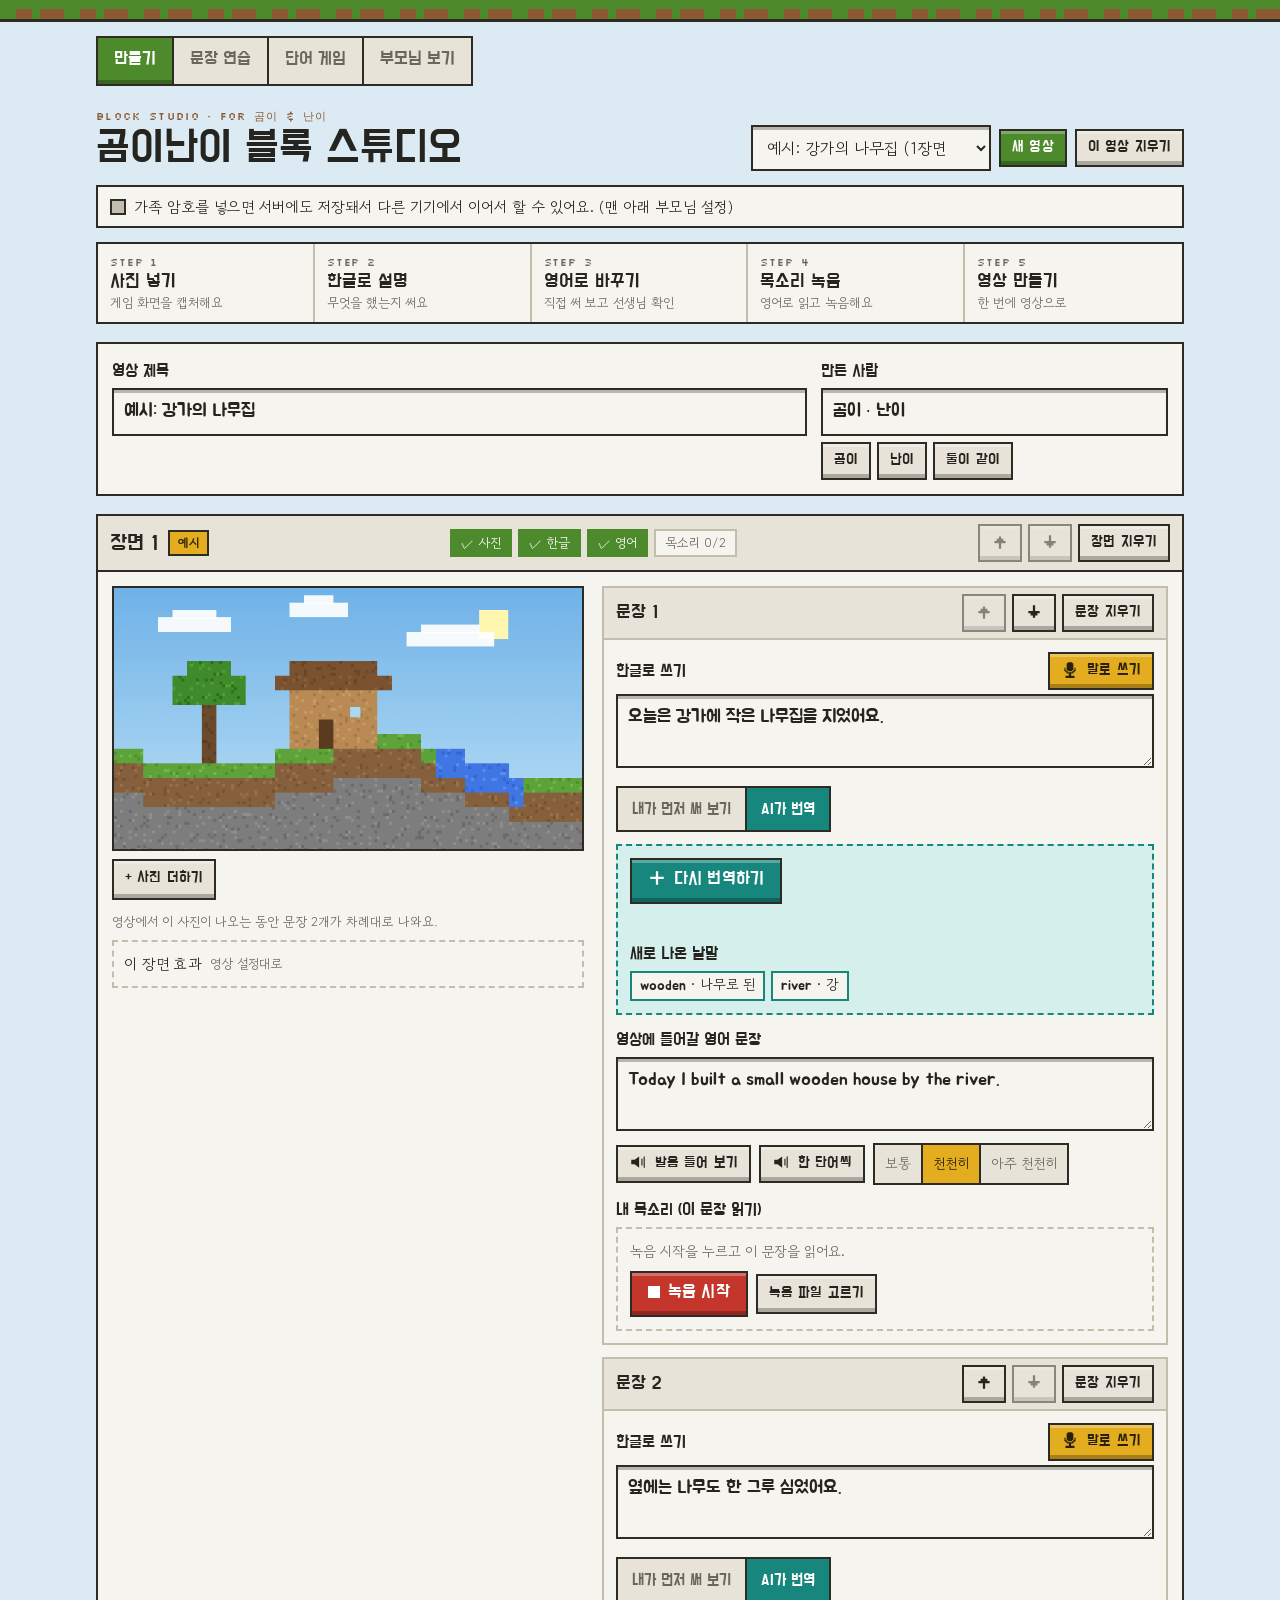
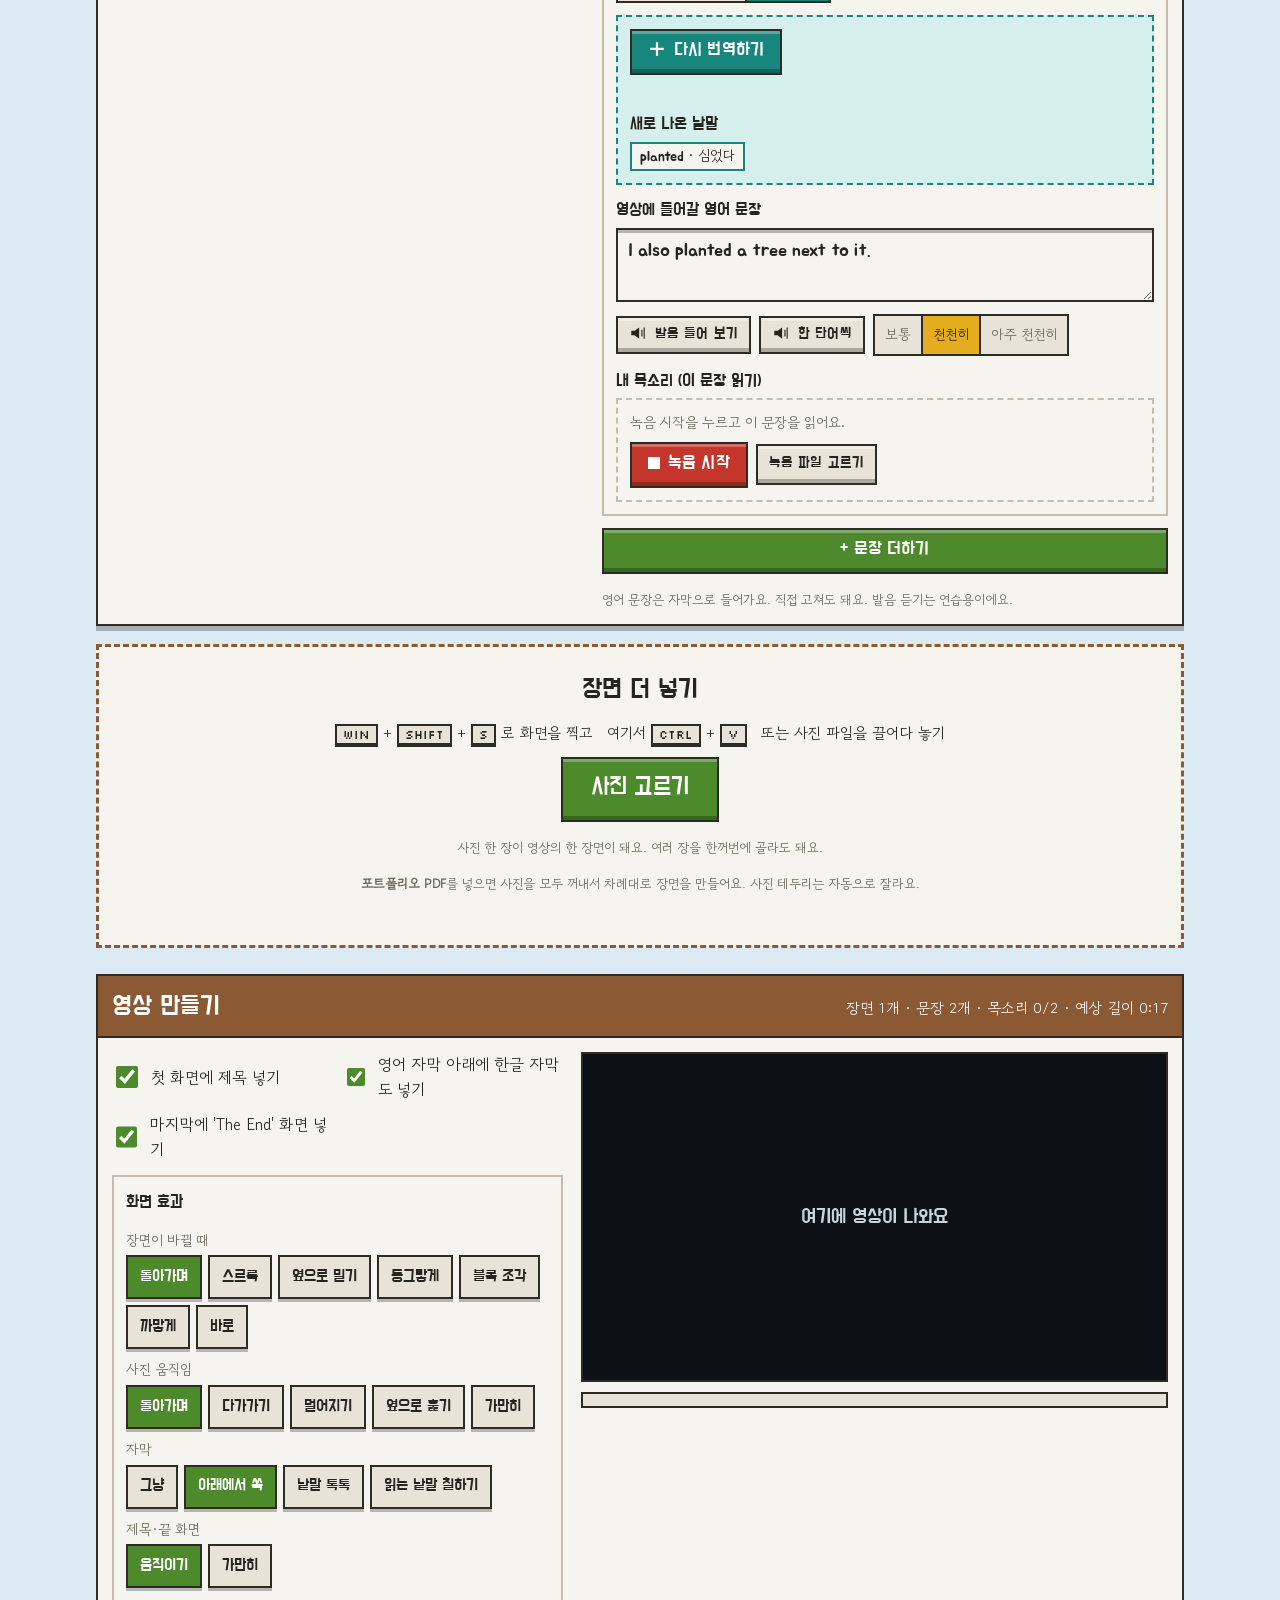
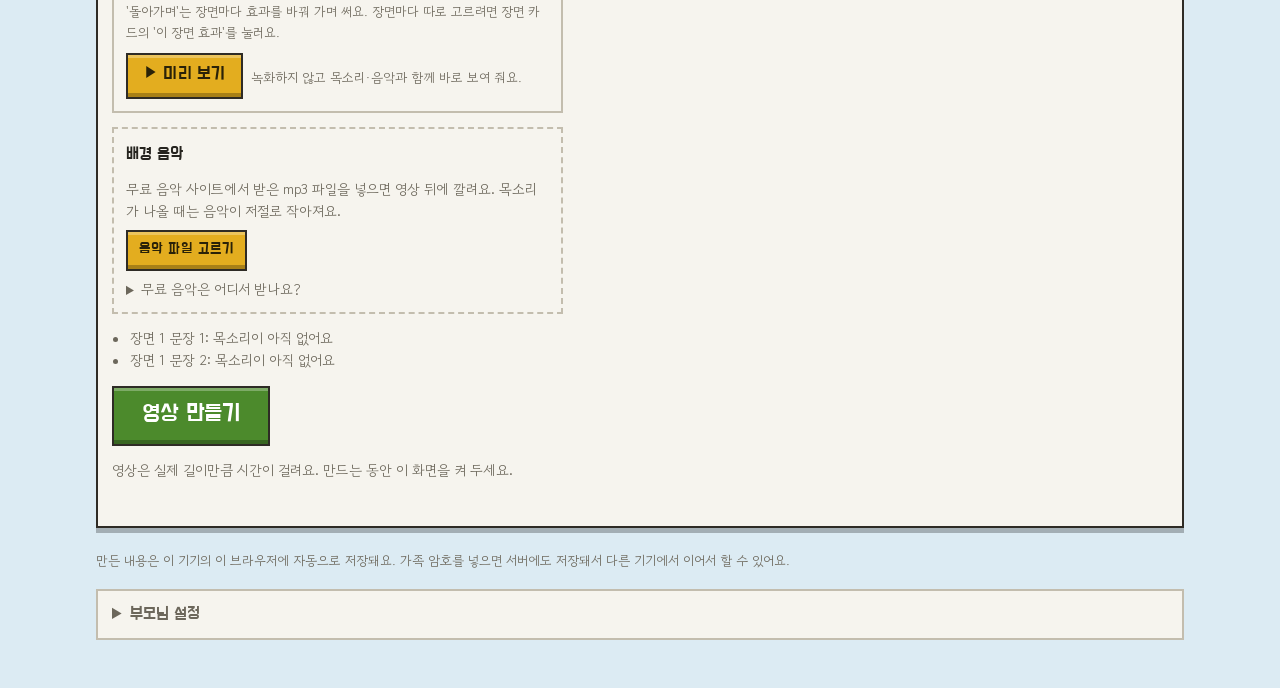
==== commit c2077fcc: "미리 보기에 목소리·배경 음악 소리 넣기, 음악 칸 '목소리랑 같이 들어 보기', 듣는 중 음악 크기 바로 반영 Co-Authored-By: Claude Opus 5.5 <nore" ====
--- a/index.html
+++ b/index.html
@@ -120,8 +120,8 @@
           <div class="fx-row"><span class="fx-lab">제목·끝 화면</span><div class="fx-seg" data-fx="cards" role="group" aria-label="제목·끝 화면 효과"></div></div>
           <p class="hint">'돌아가며'는 장면마다 효과를 바꿔 가며 써요. 장면마다 따로 고르려면 장면 카드의 '이 장면 효과'를 눌러요.</p>
           <div class="row">
-            <button class="btn gold" id="fxPreview" type="button">▶ 효과 미리 보기</button>
-            <span class="hint">녹화하지 않고 소리 없이 바로 보여 줘요.</span>
+            <button class="btn gold" id="fxPreview" type="button">▶ 미리 보기</button>
+            <span class="hint">녹화하지 않고 목소리·음악과 함께 바로 보여 줘요.</span>
           </div>
         </div>
 
@@ -141,6 +141,10 @@
               <span class="note">작게</span>
               <input type="range" id="musicVol" min="5" max="100" step="5">
               <span class="note">크게</span>
+            </div>
+            <div class="row">
+              <button class="btn small gold" id="musicPreview" type="button">▶ 목소리랑 같이 들어 보기</button>
+              <span class="hint">첫 목소리 조금 전부터 들려줘요. 듣는 동안 음악 크기를 움직이면 바로 바뀌어요.</span>
             </div>
             <div class="field">
               <label class="lab small-lab" for="musicCredit">음악 출처 (사이트에서 출처를 적으라고 할 때만)</label>
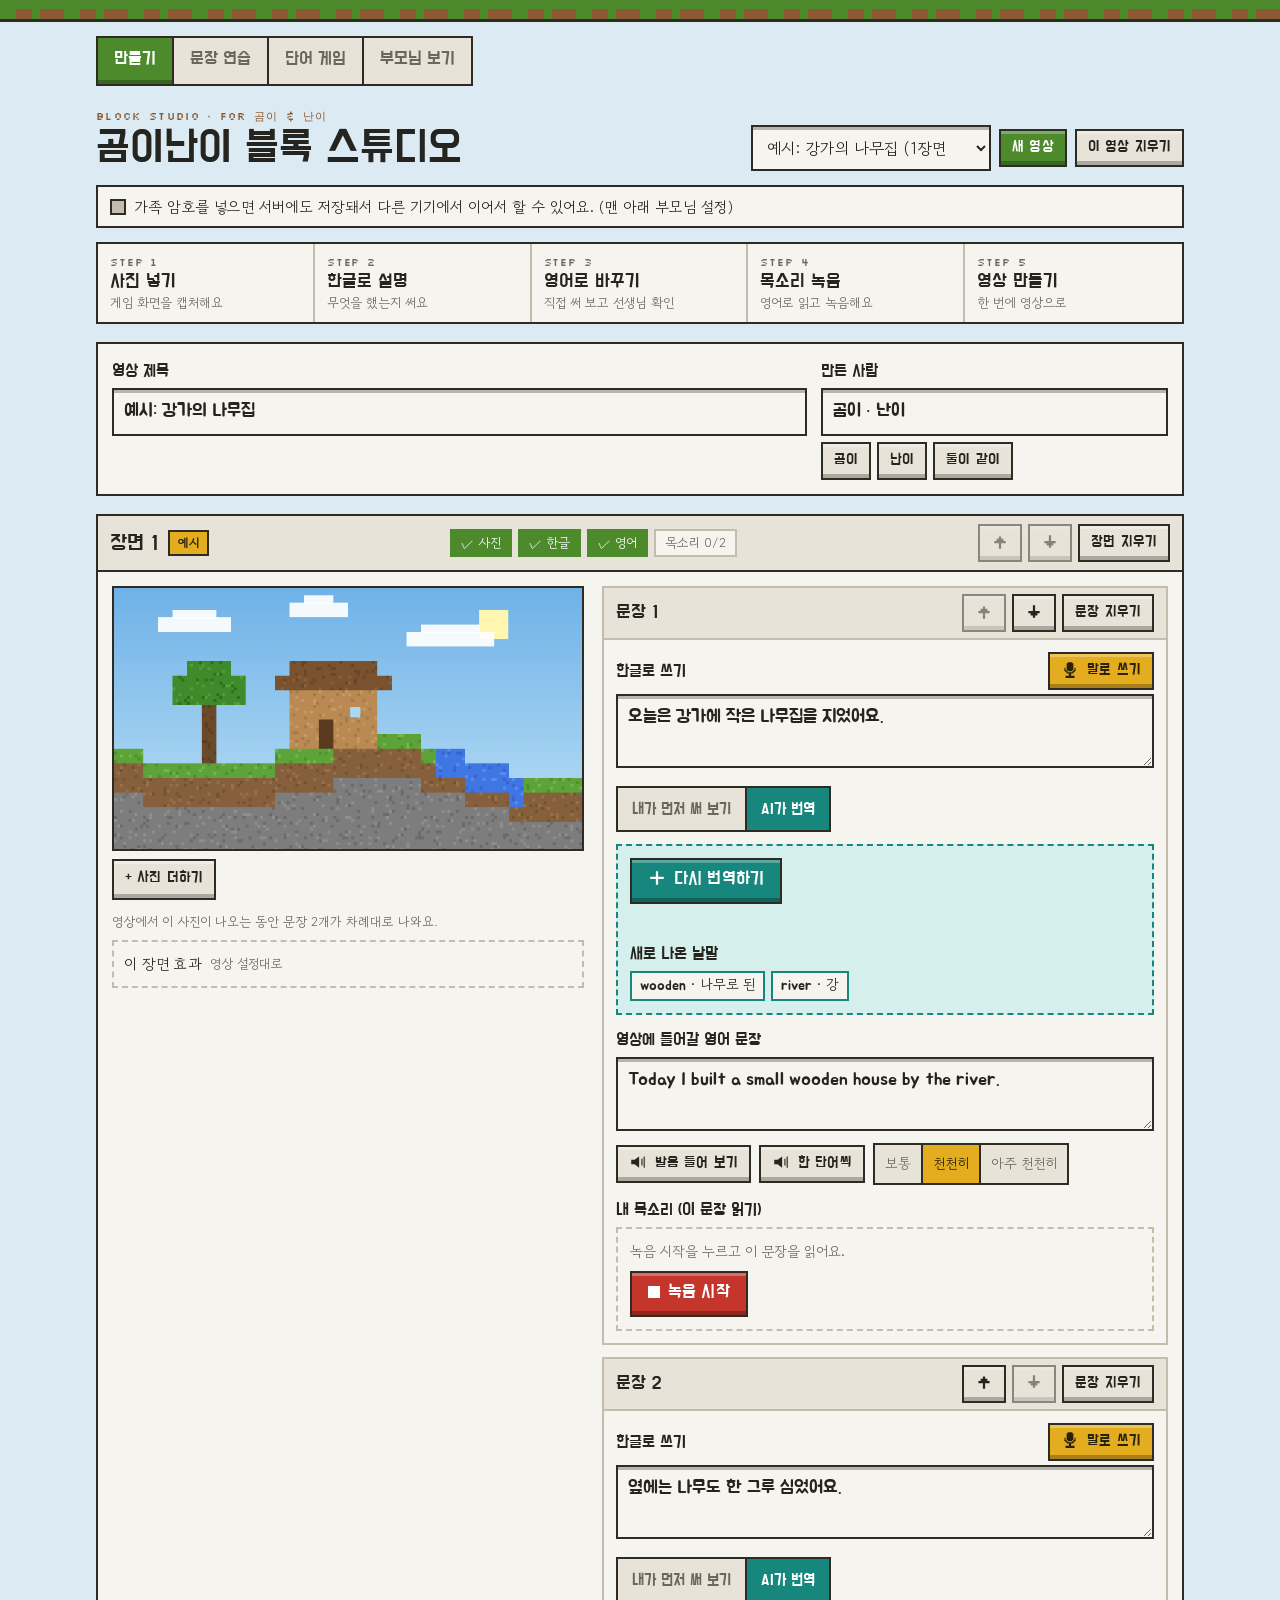
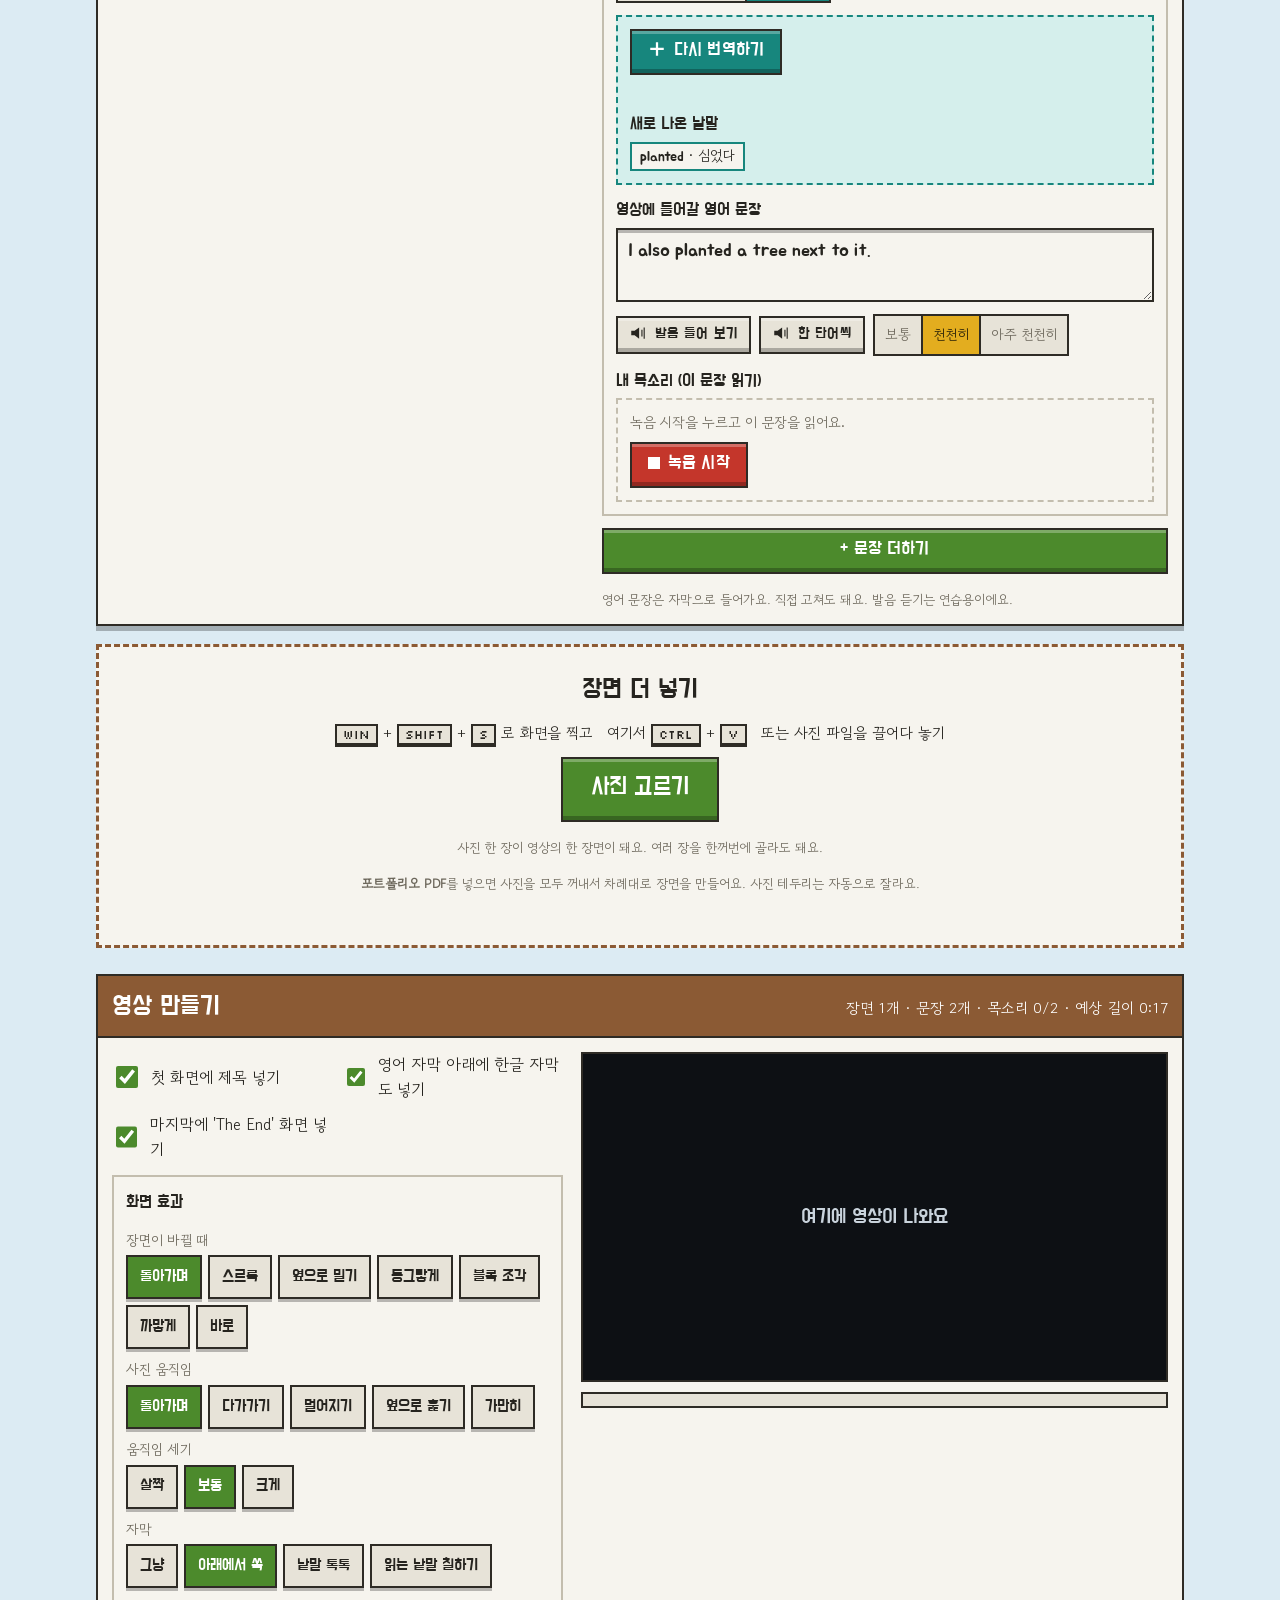
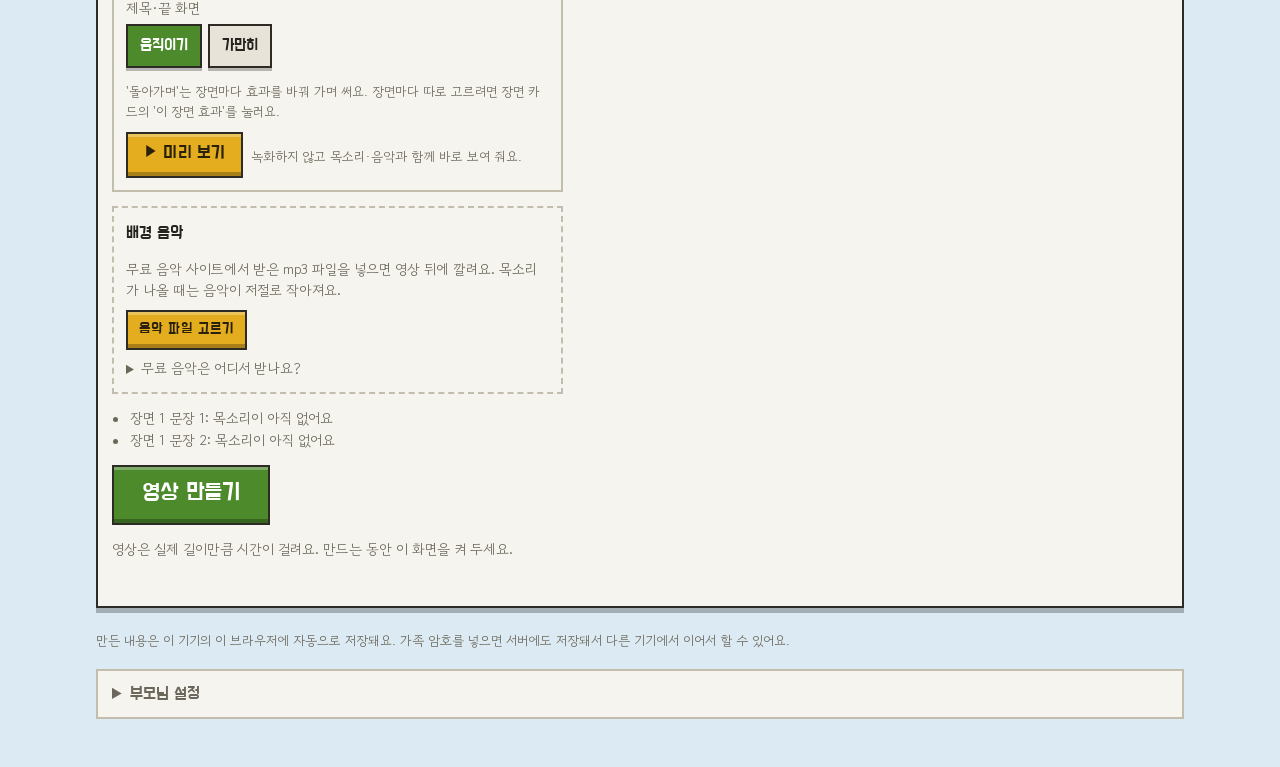
==== commit d6ce1379: "영상 사진 움직임 크게(보통 30%, 정사각형 사진은 20% + 옆으로 170px), '움직임 세기' 살짝/보통/크게 Co-Authored-By: Claude Opus 5.5 <n" ====
--- a/index.html
+++ b/index.html
@@ -116,6 +116,7 @@
           <div class="lab">화면 효과</div>
           <div class="fx-row"><span class="fx-lab">장면이 바뀔 때</span><div class="fx-seg" data-fx="trans" role="group" aria-label="장면이 바뀔 때"></div></div>
           <div class="fx-row"><span class="fx-lab">사진 움직임</span><div class="fx-seg" data-fx="move" role="group" aria-label="사진 움직임"></div></div>
+          <div class="fx-row"><span class="fx-lab">움직임 세기</span><div class="fx-seg" data-fx="amt" role="group" aria-label="움직임 세기"></div></div>
           <div class="fx-row"><span class="fx-lab">자막</span><div class="fx-seg" data-fx="sub" role="group" aria-label="자막 효과"></div></div>
           <div class="fx-row"><span class="fx-lab">제목·끝 화면</span><div class="fx-seg" data-fx="cards" role="group" aria-label="제목·끝 화면 효과"></div></div>
           <p class="hint">'돌아가며'는 장면마다 효과를 바꿔 가며 써요. 장면마다 따로 고르려면 장면 카드의 '이 장면 효과'를 눌러요.</p>
--- a/css/style.css
+++ b/css/style.css
@@ -685,6 +685,17 @@
 .mine-time { margin-left: auto; font-family: var(--f-pixel); font-size: 24px; min-width: 64px; text-align: center; padding: 0 8px 2px; background: var(--panel); border: 3px solid var(--edge); font-variant-numeric: tabular-nums; }
 .mine-time.low { background: var(--redstone); color: var(--on-color); animation: blink 1s steps(2) infinite; }
 .mine-time + .wg-quit { margin-left: 0; }
+/* 틀렸을 때 벌칙: 시간 -3초가 떠오르고, 벽이 잠깐 어두워져 못 두드린다 */
+#mine .wg-bar { position: relative; }
+.mine-time.hurt { animation: wg-shake .35s, mine-hurt .8s; }
+@keyframes mine-hurt { 0%, 60% { background: var(--redstone); color: var(--on-color); } }
+.mine-minus { position: absolute; z-index: 5; transform: translateX(-50%); pointer-events: none; font-family: var(--f-pixel); font-size: 22px; color: var(--redstone);
+  text-shadow: 2px 2px 0 var(--on-color); animation: mine-minus 1.1s ease-out forwards; }
+@keyframes mine-minus { from { opacity: 1; translate: 0 0; } to { opacity: 0; translate: 0 26px; } }
+.mine-wall.stun .mine-block { filter: grayscale(.7) brightness(.6); cursor: not-allowed; }
+.mine-stun { position: absolute; z-index: 4; left: 50%; top: 50%; transform: translate(-50%, -50%); pointer-events: none; white-space: nowrap;
+  font-family: var(--f-display); font-size: 24px; padding: 8px 16px 10px; background: var(--redstone); color: var(--on-color); border: 3px solid var(--edge); box-shadow: 0 5px 0 var(--shade); }
+@media (max-width: 600px) { .mine-stun { font-size: 18px; white-space: normal; text-align: center; width: 80%; } }
 .mine-field { position: relative; border: 3px solid var(--edge); box-shadow: 0 7px 0 var(--shade); overflow: hidden; }
 
 .mine-sky { position: relative; height: 150px; display: grid; place-items: center; overflow: hidden;
@@ -1233,7 +1244,7 @@
   .cart-me .cart-svg, .cart-me.hop, .cart-field.crash .cart-me, .cart-field.crash::after, .cart-block, .cart-sign.right b { animation: none; }
   .ng-mob.pop .ng-creature, .ng-mob.bump .ng-creature, .ng-field.hurt::after, .ng-field.hurt .ng-house, .ng-opt.swap .lbl { animation: none; }
   .ng-mob.pop, .ng-mob.bump { opacity: 0; }
-  .mine-block.hit, .mine-block.bad, .mine-block.fresh, .mine-block.hint, .mine-sign.pop, .mine-hot li.pop, .mine-pick.swing, .mine-time.low { animation: none; }
+  .mine-block.hit, .mine-block.bad, .mine-block.fresh, .mine-block.hint, .mine-sign.pop, .mine-hot li.pop, .mine-pick.swing, .mine-time.low, .mine-time.hurt, .mine-minus { animation: none; }
   .mine-block.broken { animation: none; opacity: 0; }
 }
 /* 직접 만든 입체 수레 · 회전 바퀴 · 횃불 · 불꽃 */
@@ -1907,8 +1918,18 @@
 .pr-cards.big .pr-card { grid-template-columns: 72mm minmax(0, 1fr); align-items: center; }
 .pr-cards.big .pr-photo { height: 46mm; }
 .pr-cards.small .pr-photo { height: 38mm; }
-.pr-text { display: grid; gap: 2mm; align-content: center; justify-items: start; }
+.pr-text { display: grid; gap: 2mm; align-content: center; min-width: 0; }
 .pr-cards.small .pr-en { font-size: 14pt; }
+.pr-cards.small .pr-card { align-content: start; }
+.pr-cards.small .pr-text { align-content: start; }
+/* 한 사진의 문장 여러 개: 번호 + 영어·뜻을 줄마다, 사이에 점선 */
+.pr-line { display: grid; grid-template-columns: auto minmax(0, 1fr); gap: 2.5mm; align-items: start; }
+.pr-line .pr-no { margin-top: 1.2mm; }
+.pr-line > div { display: grid; gap: 1mm; min-width: 0; }
+.pr-card.many .pr-line + .pr-line { border-top: 1px dashed var(--paper-line); padding-top: 2mm; }
+/* 사진 빼기(문장만) */
+.pr-cards.nophoto { grid-template-columns: minmax(0, 1fr); gap: 3mm; }
+.pr-cards.nophoto .pr-card { padding: 3mm 4mm; }
 
 /* 외우기 학습지 */
 .pr-sheet { display: grid; gap: 4mm; }
@@ -1917,6 +1938,7 @@
 .pr-sheet.big .pr-photo { height: 40mm; }
 .pr-sheet.small .pr-row { grid-template-columns: 38mm minmax(0, 1fr); }
 .pr-sheet.small .pr-photo { height: 25mm; }
+.pr-sheet.nophoto .pr-row { grid-template-columns: minmax(0, 1fr); }
 .pr-work { display: grid; gap: 2mm; justify-items: start; min-width: 0; }
 .pr-clue { margin: 0; font-family: var(--f-kid); font-size: 15pt; letter-spacing: .04em; overflow-wrap: anywhere; }
 .pr-lines { width: 100%; display: grid; gap: 9mm; padding-top: 8mm; }
@@ -1932,6 +1954,7 @@
 .pr-fc-front .pr-photo { width: 100%; height: 34mm; }
 .pr-fc-back { transform: rotate(180deg); }
 .pr-fc-back .pr-en { font-size: 16pt; }
+.pr-flash.nophoto .pr-fc-front .pr-ko { font-size: 16pt; line-height: 1.4; }
 .pr-fc .pr-no { position: absolute; top: 2mm; right: 2mm; }
 .pr-fc-fold { border-top: 1.5px dashed var(--paper-line); height: 0; position: relative; }
 .pr-fc-fold span { position: absolute; left: 50%; top: -0.7em; transform: translateX(-50%); background: var(--paper); padding: 0 2mm; font-size: 8pt; color: var(--paper-line); }
